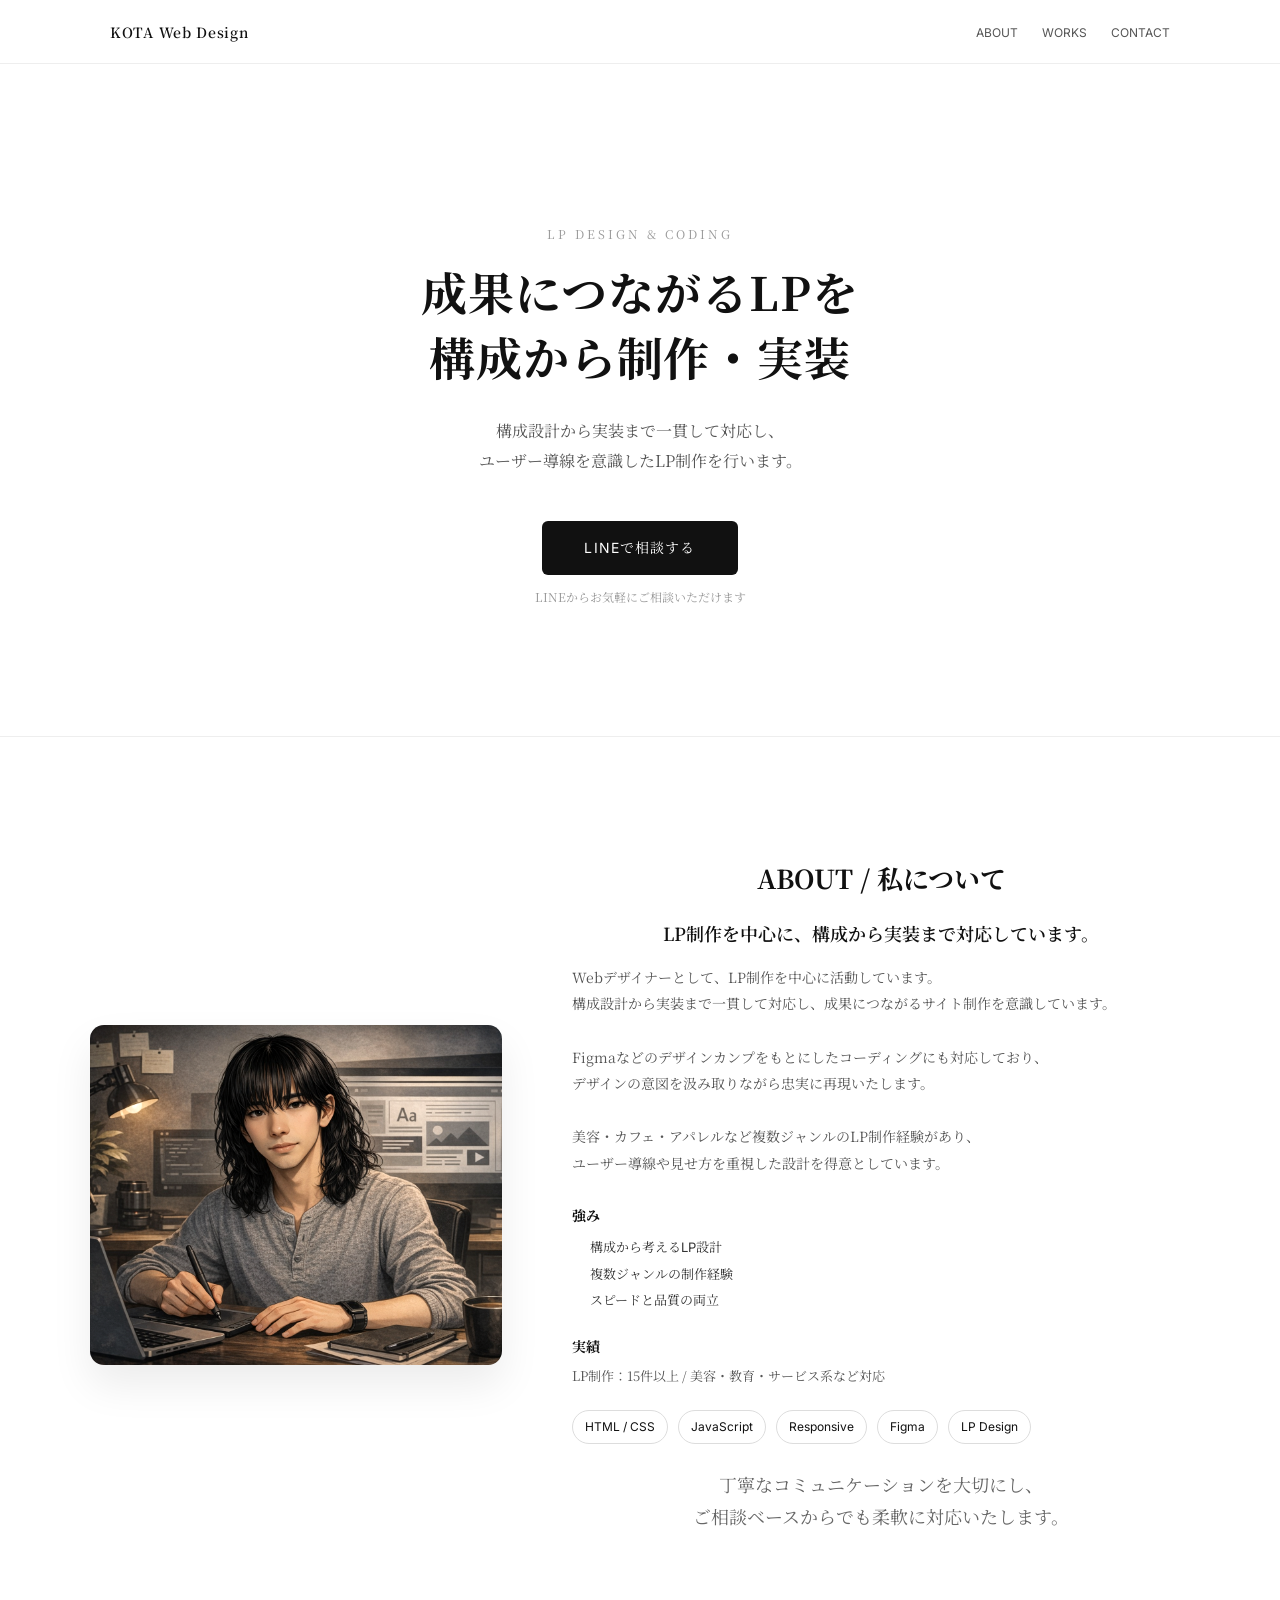
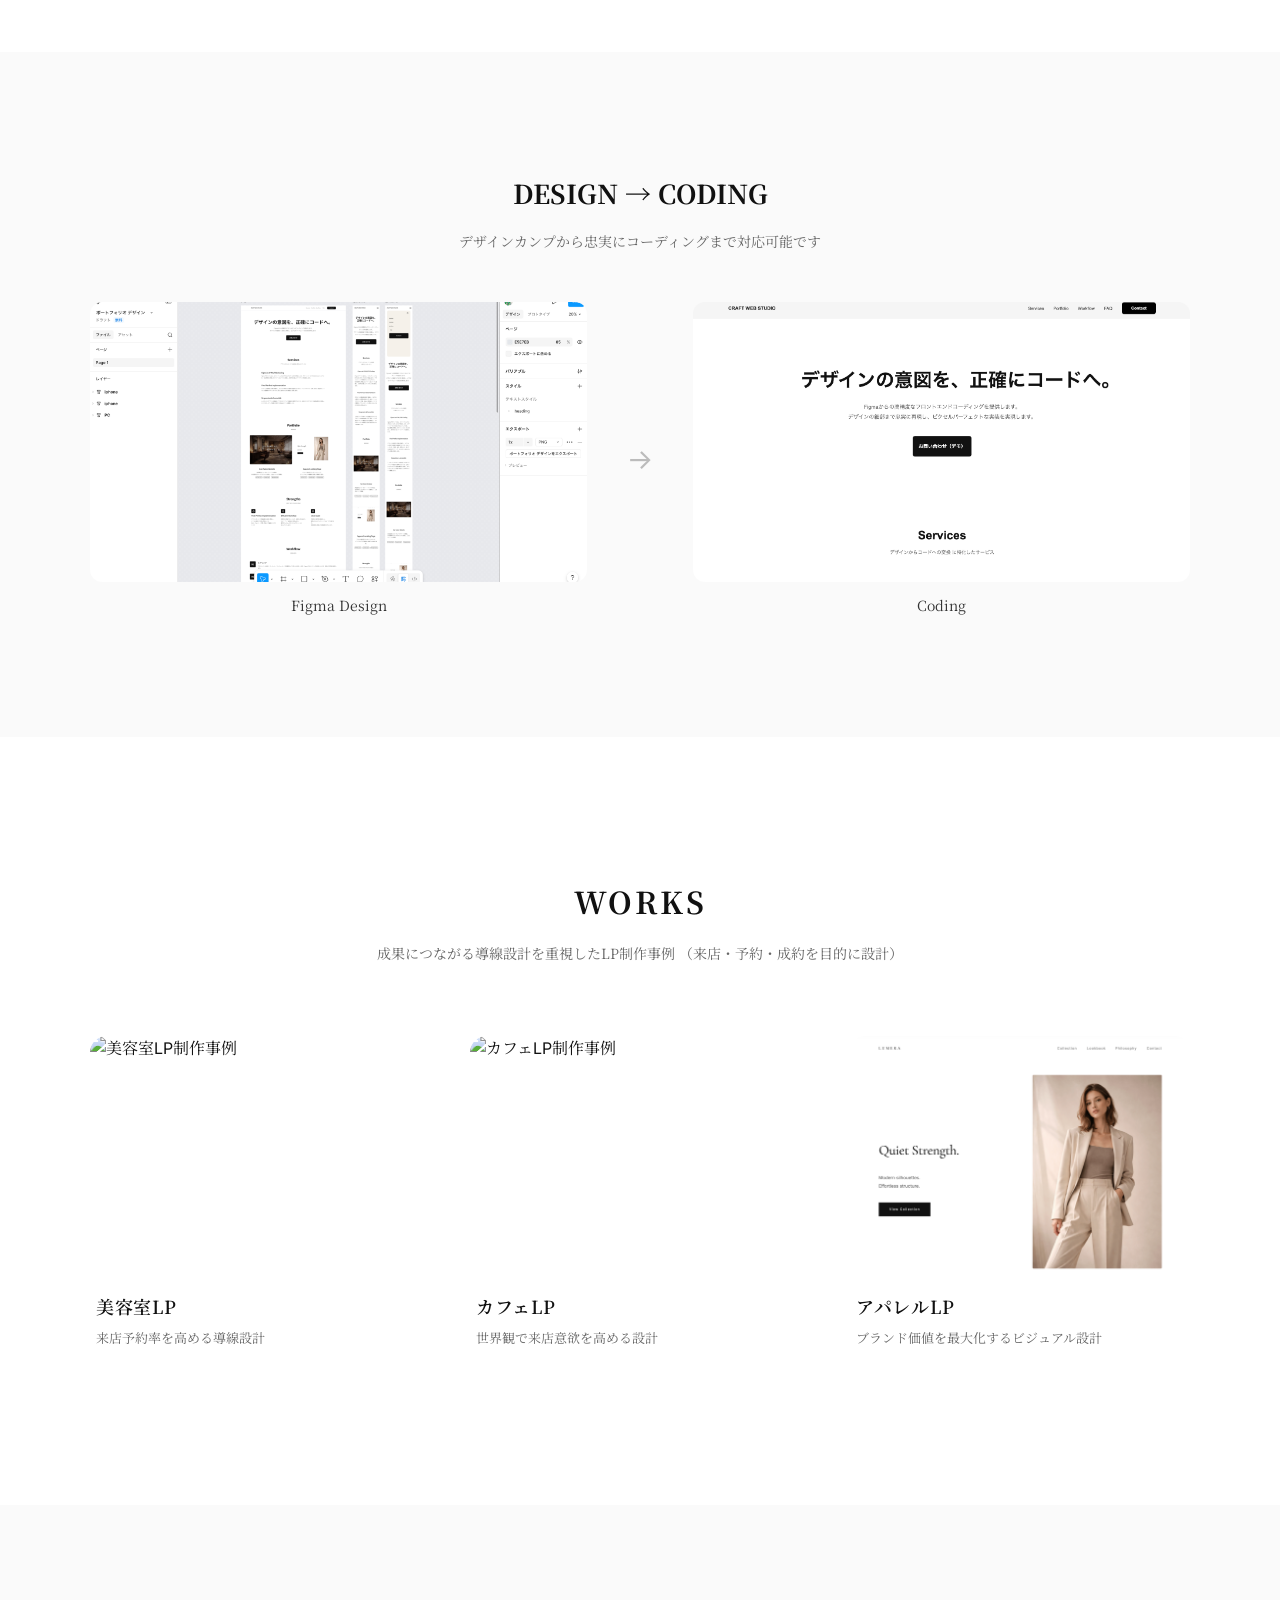
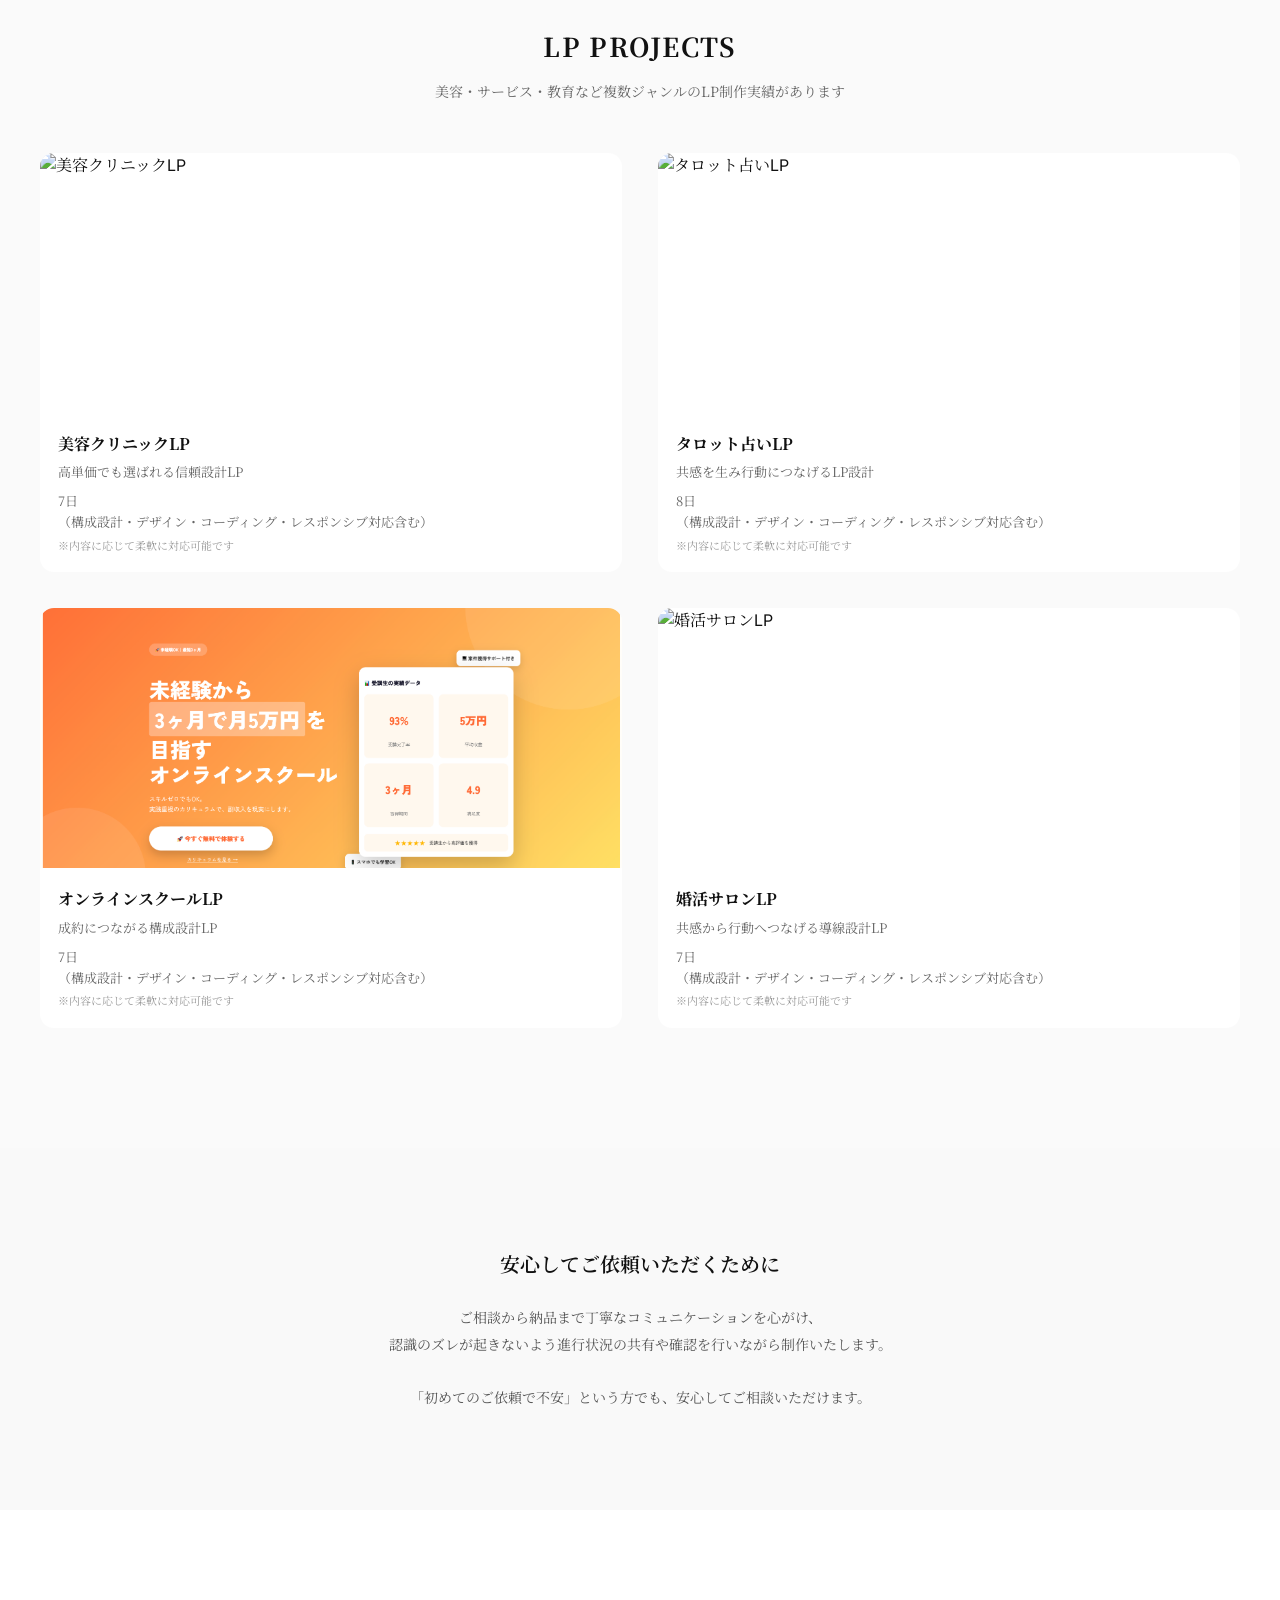
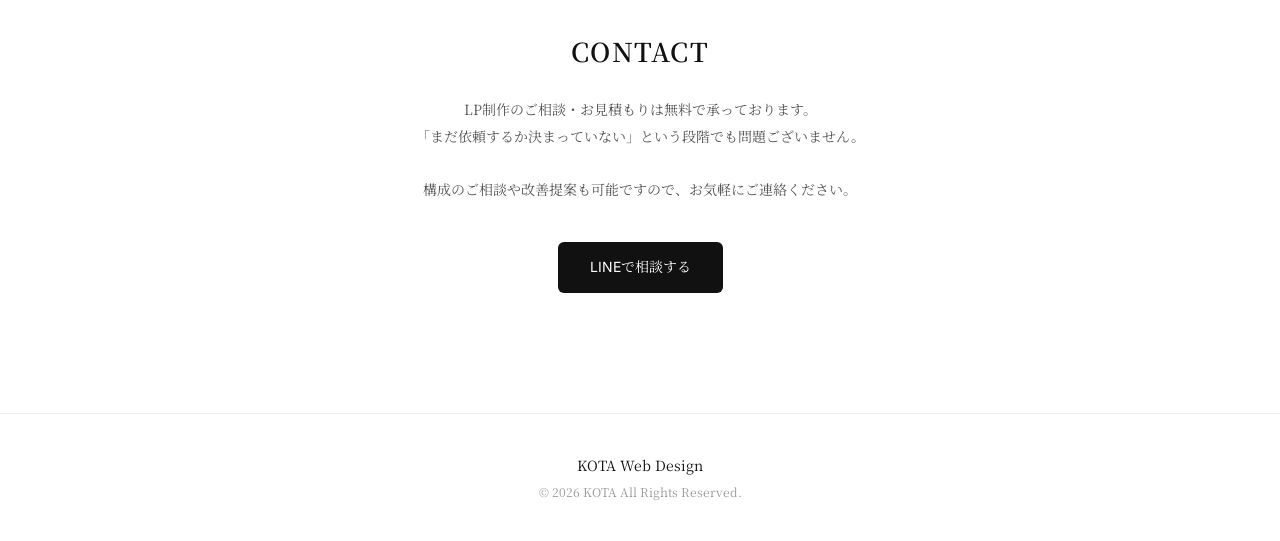
==== index.html @ 5590d77b "Add files via upload" ====
<!DOCTYPE html>
<html lang="ja">

<head>
  <meta charset="UTF-8">
  <meta name="viewport" content="width=device-width, initial-scale=1.0">

  <!-- SEO -->
  <title>LP制作ならKOTA Web Design｜構成設計からコーディングまで一貫対応</title>

  <meta name="description" content="LP制作を中心に、構成設計からデザイン・コーディングまで一貫対応。美容・教育・サービスなど複数ジャンルの実績あり。成果につながるLPを制作します。">

  <!-- OGP（SNSシェア用） -->
  <meta property="og:title" content="KOTA Web Design｜LP制作ポートフォリオ">
  <meta property="og:description" content="構成設計から実装まで対応するLP制作ポートフォリオ。成果につながるサイト制作を行います。">
  <meta property="og:type" content="website">
  <meta property="og:url" content="https://kota-web-design.github.io/portfolio/">
  <meta property="og:image" content="https://kota-web-design.github.io/portfolio/img/ogp.jpg">

  <!-- Twitter -->
  <meta name="twitter:card" content="summary_large_image">

  <!-- CSS -->
  <link rel="stylesheet" href="style.css">

  <!-- フォント -->
  <link rel="preconnect" href="https://fonts.googleapis.com">
  <link rel="preconnect" href="https://fonts.gstatic.com" crossorigin>

  <link href="https://fonts.googleapis.com/css2?family=Inter:wght@300;400;500;600&family=Noto+Serif+JP:wght@400;500&display=swap" rel="stylesheet">

  <!-- ファビコン -->
<link rel="icon" href="img/favicon.ico" sizes="64x64" type="image/png">
</head>
<body>

<header class="header">
  <div class="header__inner">

    <!-- ロゴ -->
    <p class="header__logo">
      <a href="index.html">KOTA Web Design</a>
    </p>

    <!-- ハンバーガー -->
    <button class="header__toggle" aria-label="メニュー開閉">
      <span></span>
      <span></span>
      <span></span>
    </button>

    <!-- ナビ -->
    <nav class="header__nav" aria-label="グローバルナビゲーション">
      <ul>
        <li><a href="#about">ABOUT</a></li>
        <li><a href="#works">WORKS</a></li>
        <li><a href="#contact">CONTACT</a></li>
      </ul>
    </nav>

  </div>
</header>

  <main>


<section class="fv">

  <div class="fv__inner">

    <p class="fv__lead">LP DESIGN & CODING</p>

    <h1 class="fv__title">
      成果につながるLPを<br>
      構成から制作・実装
    </h1>

    <p class="fv__text">
      構成設計から実装まで一貫して対応し、<br>
      ユーザー導線を意識したLP制作を行います。
    </p>

    <div class="fv__cta">
      <a href="https://lin.ee/xoVu0ow"
         class="btn-primary"
         target="_blank"
         rel="noopener noreferrer">
        LINEで相談する
    </a>

      <p class="fv__note">
        LINEからお気軽にご相談いただけます
      </p>
    </div>

  </div>
</section>

<!------------- About -------------->

<section id="about" class="about">
  <div class="about__inner">

    <!-- 左：イラスト -->
    <div class="about__img">
      <img src="img/profile.png" alt="KOTA Web Design こうたのプロフィールイラスト" loading="lazy">
    </div>

    

    <!-- 右：テキスト -->
    <div class="about__content">

      <h2 class="about__title">ABOUT / 私について</h2>

      <p class="about__lead">
        LP制作を中心に、<br class="sp-only">構成から実装まで対応しています。
      </p>

      <p class="about__text">
        Webデザイナーとして、LP制作を中心に活動しています。<br>
        構成設計から実装まで一貫して対応し、成果につながるサイト制作を意識しています。<br><br>

        Figmaなどのデザインカンプをもとにしたコーディングにも対応しており、<br>
        デザインの意図を汲み取りながら忠実に再現いたします。<br><br>

        美容・カフェ・アパレルなど複数ジャンルのLP制作経験があり、<br class="pc-only">
        ユーザー導線や見せ方を重視した設計を得意としています。
      </p>

      <!-- 強み -->
      <div class="about__strength">
        <h3>強み</h3>
        <ul>
          <li>構成から考えるLP設計</li>
          <li>複数ジャンルの制作経験</li>
          <li>スピードと品質の両立</li>
        </ul>
      </div>

      <!-- 実績 -->
      <div class="about__data">
        <h3>実績</h3>
        <p>LP制作：15件以上 / 美容・教育・サービス系など対応</p>
      </div>

      <!-- スキル -->
      <ul class="about__skills">
        <li>HTML / CSS</li>
        <li>JavaScript</li>
        <li>Responsive</li>
        <li>Figma</li>
        <li>LP Design</li>
      </ul>

        <!-- スタンス -->
      <p class="about__note">
        丁寧なコミュニケーションを大切にし、<br>ご相談ベースからでも柔軟に対応いたします。
      </p>

    </div>
    

  </div>

</section>


<!------------- DESIGN → CODE -------------->

<section class="flow">
  <div class="flow__inner">

    <h2 class="flow__title">DESIGN → CODING</h2>

    <p class="flow__lead">
      デザインカンプから忠実に<br class="sp-only">コーディングまで対応可能です
    </p>

    <div class="flow__grid">

      <!-- Figma -->
      <a href="https://www.figma.com/design/epJ15jHCsnlQzu1JsLgaXb/%E3%83%9D%E3%83%BC%E3%83%88%E3%83%95%E3%82%A9%E3%83%AA%E3%82%AA-%E3%83%87%E3%82%B6%E3%82%A4%E3%83%B3?node-id=0-1&t=2DZ2AG29rTlqf2wQ-1" target="_blank" class="flow__card">
        <div class="flow__img">
          <img src="img/figma-sample.jpg" alt="Figmaデザインカンプ" loading="lazy">
        </div>
        <p class="flow__label">Figma Design</p>
      </a>

      <div class="flow__arrow">→</div>

      <!-- コーディング -->
      <a href="https://kota-web-design.github.io/craft-studio/" target="_blank" class="flow__card">
        <div class="flow__img">
          <img src="img/code-sample.jpg" alt="コーディング実装サイト" loading="lazy">
        </div>
        <p class="flow__label">Coding</p>
      </a>

    </div>

  </div>
</section>

<!------------- WORKS -------------->
<section id="works" class="works">

  <div class="works__inner">

    <h2 class="works__title">WORKS</h2>

    <p class="works__lead">
      成果につながる導線設計を重視したLP制作事例<br class="sp-only">
      （来店・予約・成約を目的に設計）
    </p>

    <div class="works__grid">

      <!-- 美容 -->
      <a href="work-hair.html" class="works__card">
        <div class="works__img">
          <img src="img/work-hair.jpg" alt="美容室LP制作事例" loading="lazy">
          <span class="works__link">詳細を見る →</span>
        </div>
        <div class="works__info">
          <h3>美容室LP</h3>
          <p>来店予約率を高める導線設計</p>
        </div>
      </a>

      <!-- カフェ -->
      <a href="work-cafe.html" class="works__card">
        <div class="works__img">
          <img src="img/work-cafe.jpg" alt="カフェLP制作事例" loading="lazy">
          <span class="works__link">詳細を見る →</span>
        </div>
        <div class="works__info">
          <h3>カフェLP</h3>
          <p>世界観で来店意欲を高める設計</p>
        </div>
      </a>

      <!-- アパレル -->
      <a href="work-apparel.html" class="works__card">
        <div class="works__img">
          <img src="img/work-apparel.jpg" alt="アパレルLP制作事例" loading="lazy">
          <span class="works__link">詳細を見る →</span>
        </div>
        <div class="works__info">
          <h3>アパレルLP</h3>
          <p>ブランド価値を最大化するビジュアル設計</p>
        </div>
      </a>

    </div>

  </div>

</section>
<!------------- LP -------------->

<section class="lp">
  <div class="lp__inner">

    <h2 class="lp__title">LP PROJECTS</h2>

    <p class="lp__lead">
      美容・サービス・教育など複数ジャンルの<br class="sp-only">LP制作実績があります
    </p>

    <div class="lp__grid">

   <!-- 美容クリニック -->
<a href="lp-beauty-clinic.html" target="_blank" class="lp__card">
  <div class="lp__img">
    <img src="img/lp-clinic.jpg" alt="美容クリニックLP" loading="lazy">
  </div>
  <div class="lp__info">
    <h3>美容クリニックLP</h3>
    <p>
      高単価でも選ばれる信頼設計LP
    </p>

    <p class="lp__meta">
      7日<br>
      （構成設計・デザイン・コーディング・レスポンシブ対応含む）<br>
      <span class="lp__note">※内容に応じて柔軟に対応可能です</span>
    </p>
  </div>
</a>

      <!-- タロット -->
      <a href="lp-tarot.html" target="_blank" class="lp__card">
        <div class="lp__img">
          <img src="img/lp-tarot.jpg" alt="タロット占いLP" loading="lazy">
        </div>
        <div class="lp__info">
          <h3>タロット占いLP</h3>
          <p>
            共感を生み行動につなげるLP設計
          </p>
      
          <p class="lp__meta">
            8日<br>
            （構成設計・デザイン・コーディング・レスポンシブ対応含む）<br>
            <span class="lp__note">※内容に応じて柔軟に対応可能です</span>
          </p>
        </div>
      </a>

      <!-- スクール -->
      <a href="lp-online-school.html" target="_blank" class="lp__card">
        <div class="lp__img">
          <img src="img/lp-school.jpg" alt="オンラインスクールLP" loading="lazy">
        </div>
        <div class="lp__info">
          <h3>オンラインスクールLP</h3>
          <p>
            成約につながる構成設計LP
          </p>
      
          <p class="lp__meta">
            7日<br>
            （構成設計・デザイン・コーディング・レスポンシブ対応含む）<br>
            <span class="lp__note">※内容に応じて柔軟に対応可能です</span>
          </p>
        </div>
      </a>

      <!-- 婚活 -->
      <a href="lp-marriage.html" target="_blank" class="lp__card">
        <div class="lp__img">
          <img src="img/lp-marriage.jpg" alt="婚活サロンLP" loading="lazy">
        </div>
        <div class="lp__info">
          <h3>婚活サロンLP</h3>
          <p>
            共感から行動へつなげる導線設計LP
          </p>
      
          <p class="lp__meta">
            7日<br>
            （構成設計・デザイン・コーディング・レスポンシブ対応含む）<br>
            <span class="lp__note">※内容に応じて柔軟に対応可能です</span>
          </p>
        </div>
      </a>

    </div>

  </div>
</section>

<!------------- TRUST -------------->

<section class="trust">
  <div class="trust__inner">

    <h2 class="trust__title">安心してご依頼いただくために</h2>

<p class="trust__text">
  ご相談から納品まで丁寧なコミュニケーションを心がけ、<br class="pc-only">
  認識のズレが起きないよう進行状況の共有や確認を<br class="sp-only">行いながら制作いたします。<br><br>

  「初めてのご依頼で不安」という方でも、安心して<br class="sp-only">ご相談いただけます。
</p>

  </div>
</section>

<!------------- Contact -------------->
<section id="contact" class="contact">
  <div class="contact__inner">

    <h2 class="contact__title">CONTACT</h2>

    <p class="contact__text">
      LP制作のご相談・お見積もりは無料で承っております。<br>
      「まだ依頼するか決まっていない」という段階でも問題ございません。<br><br>

      構成のご相談や改善提案も可能ですので、お気軽に<br class="sp-only">ご連絡ください。
    </p>

    <a href="https://lin.ee/xoVu0ow"
       class="contact__btn"
       target="_blank"
       rel="noopener noreferrer">
      LINEで相談する
    </a>

  </div>
</section>

</main>

<!------------- Footer -------------->
<footer class="footer">
  <div class="footer__inner">

    <p class="footer__name">
      KOTA Web Design
    </p>

    <p class="footer__copy">
      © 2026 KOTA All Rights Reserved.
    </p>

  </div>
</footer>

<script src="script.js"></script>
</body>

</html>
---- style.css ----
/* ===============================
   Reset CSS
=============================== */
*,
*::before,
*::after {
  box-sizing: border-box;
}

html, body {
  margin: 0;
  padding: 0;
}


html {
  overflow-x: hidden;
}

body {
  line-height: 1.6;
  font-family: 'Inter', 'Noto Serif JP', sans-serif;
  color: #111;
  background-color: #fff;
  padding-top: 64px;
}

img {
  max-width: 100%;
  height: auto;
  display: block;
}

a {
  text-decoration: none;
  color: inherit;
}

ul, ol {
  list-style: none;
  padding: 0;
  margin: 0;
}

h1, h2, h3, p {
  margin: 0;
  font-family: 'Noto Serif JP', serif;
}

.sp-only{
  display: none;
}

.pc-only{
  display: block;
}


/* ===============================
   HEADER
=============================== */
.header {
  height: 64px;
  position: fixed;
  top: 0;
  left: 0;
  width: 100%;
  background: #fff;
  border-bottom: 1px solid #eee;
  z-index: 100;
}

.header__inner {
  max-width: 1100px;
  margin: 0 auto;
  padding: 0 20px; 
  height: 100%; 
  display: flex;
  justify-content: space-between;
  align-items: center; 
}

.header__logo a {
  font-size: 14px;
  font-weight: 600;
  letter-spacing: 0.05em;
}

.header__nav ul {
  display: flex;
  gap: 24px;
}

.header__nav a {
  font-size: 12px;
  color: #555;
  transition: 0.3s;
}

.header__nav a:hover {
  color: #111;
}

.header__toggle {
  display: none;
}

/* ===============================
   First View
=============================== */

.fv {
  padding: 160px 20px 130px;
  text-align: center;
  border-bottom: 1px solid #eee;
}

.fv__inner {
  max-width: 820px;
  margin: 0 auto;
}

.fv__lead {
  font-size: 12px;
  letter-spacing: 0.25em;
  margin-bottom: 16px;
  color: #999;
}

.fv__title {
  font-size: 46px;
  font-weight: 700;
  line-height: 1.4;
  margin-bottom: 28px;
  letter-spacing: 0.02em;
  max-width: 720px;
  margin-left: auto;
  margin-right: auto;
}

.fv__text {
  font-size: 16px;
  color: #555;
  line-height: 1.9;
  margin-bottom: 44px;
  max-width: 620px;
  margin-left: auto;
  margin-right: auto;
}

.fv__cta {
  display: flex;
  flex-direction: column;
  align-items: center;
  gap: 12px;
}

.btn-primary {
  display: inline-block;
  padding: 16px 42px;
  background-color: #111;
  color: #fff;
  font-size: 14px;
  letter-spacing: 0.08em;
  border-radius: 6px;
  transition: all 0.3s ease;
}

.btn-primary:hover {
  opacity: 0.85;
  transform: translateY(-2px);
}

.fv__note {
  font-size: 12px;
  color: #999;
}


/* ===============================
   ABOUT
=============================== */
.about {
  padding: 120px 20px;
}

.about__inner {
  max-width: 1100px;
  margin: 0 auto;
  display: flex;
  align-items: center;
  gap: 70px;
}

.about__img {
  width: 40%;
  display: flex;
  align-items: center;
}

.about__img img {
  width: 100%;
  height: 340px;
  object-fit: cover;
  border-radius: 14px;
  box-shadow: 0 20px 40px rgba(0,0,0,0.08);
  transition: 0.4s ease;
  filter: brightness(1.05) contrast(1.08);
}

.about__img img:hover {
  transform: translateY(-4px);
  box-shadow: 0 30px 60px rgba(0,0,0,0.12);
}

.about__content {
  width: 60%;
text-align: left;
}

.about__title {
  font-size: 26px;
  font-weight: 700;
  margin-bottom: 20px;
  text-align: center;
}

.about__lead {
  font-size: 18px;
  font-weight: 600;
  margin-bottom: 16px;
  text-align: center;
}

.about__text {
  font-size: 14px;
  line-height: 1.9;
  color: #555;
  margin-bottom: 28px;
}

.about__strength {
  margin-bottom: 24px;
}

.about__strength h3 {
  font-size: 14px;
  margin-bottom: 10px;
  font-weight: 700;
}

.about__strength ul {
  padding-left: 18px;
}

.about__strength li {
  font-size: 13px;
  margin-bottom: 6px;
  color: #333;
}

.about__data {
  margin-bottom: 24px;
}

.about__data h3 {
  font-size: 14px;
  margin-bottom: 8px;
  font-weight: 700;
}

.about__data p {
  font-size: 13px;
  color: #555;
}

.about__skills {
  display: flex;
  flex-wrap: wrap;
  gap: 10px;
  margin-bottom: 24px;
}

.about__skills li {
  font-size: 12px;
  padding: 6px 12px;
  border: 1px solid #ddd;
  border-radius: 20px;
  transition: 0.3s;
}

.about__skills li:hover {
  background-color: #111;
  color: #fff;
}

.about__note {
  font-size: 18px;
  color: #666;
  line-height: 1.8;
  text-align: center;
  margin-top: 20px;
}

/* ===============================
   DESIGN → CODING
=============================== */
.flow {
  padding: 120px 20px;
  text-align: center;
  background: #fafafa;
}

.flow__inner {
  max-width: 1100px;
  margin: 0 auto;
}

/* タイトル */
.flow__title {
  font-size: 26px;
  font-weight: 700;
  margin-bottom: 16px;
}

/* リード */
.flow__lead {
  font-size: 14px;
  color: #666;
  margin-bottom: 50px;
}

.flow__grid {
  display: grid;
  grid-template-columns: 1fr auto 1fr; /* ←ここ重要 */
  gap: 40px;
  align-items: center;
}

/* カード */
.flow__card {
  display: block;
  text-decoration: none;
  color: inherit;
  transition: 0.3s;
}

/* 画像 */
.flow__img {
  overflow: hidden;
  border-radius: 12px;
}

.flow__img img {
  width: 100%;
  height: 280px;
  object-fit: cover;
  transition: 0.4s;
}

/* ラベル */
.flow__label {
  margin-top: 12px;
  font-size: 14px;
  color: #333;
}

.flow__arrow {
  font-size: 28px;
  color: #bbb;
  display: flex;
  align-items: center;
  justify-content: center;
}

/* ホバー */
.flow__card:hover img {
  transform: scale(1.05);
}

.flow__card:hover {
  opacity: 0.9;
}

/* ===============================
   WORKS
=============================== */
.works {
  padding: 140px 20px;
  background: #fff;
}

.works__inner {
  max-width: 1100px;
  margin: 0 auto;
}

/* タイトル */
.works__title {
  font-size: 30px;
  font-weight: 700;
  text-align: center;
  margin-bottom: 16px;
  letter-spacing: 0.08em;
}

/* リード */
.works__lead {
  text-align: center;
  font-size: 14px;
  color: #666;
  margin-bottom: 70px;
  line-height: 1.8;
}

/* グリッド */
.works__grid {
  display: grid;
  grid-template-columns: repeat(3, 1fr);
  gap: 40px;
}

/* カード */
.works__card {
  display: block;
  border-radius: 16px;
  overflow: hidden;
  background: #fff;
  transition: all 0.35s ease;
}

/* 画像 */
.works__img {
  position: relative;
  overflow: hidden;
  border-radius: 16px;
}

.works__img img {
  width: 100%;
  height: 240px;
  object-fit: cover;
  transition: transform 0.5s ease;
}

/* CTAラベル */
.works__link {
  position: absolute;
  bottom: 14px;
  right: 14px;
  font-size: 12px;
  color: #fff;
  background: rgba(0, 0, 0, 0.7);
  padding: 8px 14px;
  border-radius: 30px;
  opacity: 0;
  transform: translateY(6px);
  transition: all 0.3s ease;
}

/* テキスト */
.works__info {
  padding: 16px 6px;
}

.works__info h3 {
  font-size: 18px;
  margin-bottom: 6px;
  font-weight: 600;
  letter-spacing: 0.04em;
}

.works__info p {
  font-size: 13px;
  color: #666;
  line-height: 1.7;
}

/* ホバー */
.works__card:hover {
  transform: translateY(-8px);
}

.works__card:hover img {
  transform: scale(1.08);
}

.works__card:hover .works__link {
  opacity: 1;
  transform: translateY(0);
}

/* ===============================
   LP PROJECTS
=============================== */
.lp {
  padding: 120px 20px;
  background-color: #fafafa;
}

.lp__inner {
  max-width: 1200px;
  margin: 0 auto;
}

.lp__title {
  font-size: 26px;
  font-weight: 700;
  text-align: center;
  margin-bottom: 14px;
  letter-spacing: 0.05em;
}

.lp__lead {
  text-align: center;
  font-size: 14px;
  color: #666;
  margin-bottom: 50px;
}

.lp__grid {
  display: grid;
  grid-template-columns: repeat(2, 1fr);
  gap: 36px;
}

.lp__card {
  display: block;
  border-radius: 14px;
  overflow: hidden;
  background: #fff;
  transition: all 0.3s ease;
}

.lp__img {
  overflow: hidden;
}

.lp__img img {
  width: 100%;
  height: 260px;
  object-fit: cover;
  transition: transform 0.4s ease;
}

.lp__info {
  padding: 18px;
}

.lp__info h3 {
  font-size: 16px;
  margin-bottom: 6px;
}

.lp__info p {
  font-size: 13px;
  color: #666;
  line-height: 1.6;
}

.lp__meta {
  font-size: 12px;
  color: #666;
  margin-top: 8px;
  line-height: 1.6;
}

.lp__note {
  display: block;
  font-size: 11px;
  color: #999;
  margin-top: 4px;
}

.lp__card:hover {
  transform: translateY(-4px);
  box-shadow: 0 12px 30px rgba(0, 0, 0, 0.08);
}

.lp__card:hover img {
  transform: scale(1.05);
}


/* ===============================
   TRUST
=============================== */
.trust {
  padding: 100px 20px;
  background: #f9f9f9;
  text-align: center;
}

.trust__inner {
  max-width: 800px;
  margin: 0 auto;
}

.trust__title {
  font-size: 20px;
  font-weight: 600;
  margin-bottom: 24px;
}

.trust__text {
  font-size: 14px;
  line-height: 1.9;
  color: #555;
}

/* ===============================
   CONTACT
=============================== */
.contact {
  padding: 120px 20px;
  text-align: center;
  background: #fff;
}

.contact__inner {
  max-width: 700px;
  margin: 0 auto;
}

/* タイトル */
.contact__title {
  font-size: 26px;
  font-weight: 600;
  margin-bottom: 24px;
  letter-spacing: 0.05em;
}

/* テキスト */
.contact__text {
  font-size: 14px;
  line-height: 1.9;
  color: #555;
  margin-bottom: 40px;
}

/* ボタン */
.contact__btn {
  display: inline-block;
  padding: 14px 32px;
  background: #111;
  color: #fff;
  font-size: 14px;
  border-radius: 6px;
  text-decoration: none;
  transition: 0.3s;
}

/* ホバー */
.contact__btn:hover {
  background: #333;
  transform: translateY(-2px);
}

/* ===============================
   FOOTER
=============================== */
.footer {
  padding: 40px 20px;
  border-top: 1px solid #eee;
  text-align: center;
}

.footer__name {
  font-size: 14px;
  margin-bottom: 6px;
}

.footer__copy {
  font-size: 12px;
  color: #999;
}


/* ===============================
   WORK DETAIL(pc)
=============================== */

.work {
  padding: 140px 20px 120px;
  background-color: #fff;
}

.work__inner {
  max-width: 1000px;
  margin: 0 auto;
}

.work__back {
  margin-bottom: 40px;
}

.work__back a {
  font-size: 13px;
  color: #888;
  letter-spacing: 0.05em;
  position: relative;
}

.work__back a::before {
  margin-right: 6px;
}

.work__title {
  font-size: 32px;
  font-weight: 700;
  text-align: center;
  margin-bottom: 50px;
  letter-spacing: 0.04em;
}

.work__img {
  margin-bottom: 70px;
}

.work__img img {
  width: 100%;
  border-radius: 14px;
  box-shadow: 0 14px 40px rgba(0, 0, 0, 0.08);
}

.work__img a {
  display: block;
  transition: 0.3s;
  cursor: pointer;
}

.work__img a:hover {
  transform: scale(1.02);
  opacity: 0.9;
}

.work__link-note {
  font-size: 12px;
  color: #aaa;
  text-align: center;
  margin-top: 6px;
  margin-bottom: 18px;
  letter-spacing: 0.05em;
  line-height: 1.6;
}

.work__img:hover + .work__link-note {
  color: #666;
}
/* ===============================
   BLOCK
=============================== */

.work__block {
  margin-bottom: 56px;
}

.work__heading {
  font-size: 20px;
  font-weight: 700;
  margin-bottom: 18px;
  letter-spacing: 0.03em;
  position: relative;
  padding-left: 16px;
}

.work__heading::before {
  content: "";
  position: absolute;
  left: 0;
  top: 6px;
  width: 4px;
  height: 18px;
  background-color: #111;
}

.work__block p {
  font-size: 15px;
  line-height: 1.9;
  color: #555;
}

/* ===============================
   LIST
=============================== */

.work__list {
  padding-left: 0;
}

.work__list li {
  font-size: 14px;
  line-height: 1.9;
  margin-bottom: 10px;
  color: #333;
  padding-left: 20px;
  position: relative;
}

.work__list li::before {
  content: "—";
  position: absolute;
  left: 0;
  color: #999;
}

/* ===============================
   CTA
=============================== */

.work__cta {
  margin-top: 80px;
  text-align: center;
}

.work__cta a {
  display: inline-block;
  padding: 18px 48px;
  background-color: #111;
  color: #fff;
  font-size: 14px;
  letter-spacing: 0.08em;
  border-radius: 6px;
  transition: all 0.3s ease;
}

.work__cta a:hover {
  opacity: 0.85;
  transform: translateY(-3px);
  box-shadow: 0 10px 25px rgba(0,0,0,0.15);
}

.work__bottom-nav {
  text-align: center;
  margin-top: 40px;
}

.work__bottom-nav a {
  font-size: 13px;
  color: #666;
  border-bottom: 1px solid #ccc;
  padding-bottom: 2px;
  transition: 0.3s;
}

.work__bottom-nav a:hover {
  color: #111;
  border-color: #111;
}

/* ===============================
   Responsive
=============================== */
@media screen and (max-width: 768px) {
  .sp-only{
  display: block;
}

  .pc-only{
  display: none;
}

  /* ハンバーガー表示 */
  .header__toggle {
    display: flex;
    flex-direction: column;
    justify-content: center;
    gap: 6px;
    width: 30px;
    height: 30px;
    background: none;
    border: none;
    cursor: pointer;
    z-index: 200;
  }

  .header__toggle span {
    display: block;
    height: 2px;
    background: #111;
    transition: 0.3s;
  }

  /* ナビ（初期非表示） */
  .header__nav {
    position: fixed;
    top: 0;
    right: -100%;
    width: 70%;
    height: 100vh;
    background: #fff;
    padding-top: 100px;
    transition: 0.3s;
  }

  .header__nav ul {
    flex-direction: column;
    align-items: center;
    gap: 30px;
  }

  .header__nav a {
    font-size: 16px;
  }

  /* 開いた状態 */
  .header.open .header__nav {
    right: 0;
  }

  /* ===== ハンバーガー → × ===== */

  .header.open .header__toggle span:nth-child(1) {
    transform: translateY(8px) rotate(45deg);
  }

  .header.open .header__toggle span:nth-child(2) {
    opacity: 0;
  }

  .header.open .header__toggle span:nth-child(3) {
    transform: translateY(-8px) rotate(-45deg);
  }



/* ===============================
   FV
=============================== */

  .fv {
    padding: 120px 20px 80px;
  }

  .fv__lead {
    font-size: 11px;
    letter-spacing: 0.2em;
    margin-bottom: 12px;
  }

  .fv__title {
    font-size: 28px;
    line-height: 1.5;
    margin-bottom: 20px;
  }

  .fv__text {
    font-size: 14px;
    line-height: 1.8;
    margin-bottom: 32px;
  }

  .btn-primary {
    width: 100%;
    max-width: 300px;
    text-align: center;
    padding: 14px 20px;
  }

  .fv__note {
    font-size: 11px;
  }

  /* ===============================
   About
=============================== */

  .about {
    padding: 80px 20px;
  }

  .about__inner {
    flex-direction: column;
    gap: 40px;
  }

  .about__img {
    width: 100%;
    justify-content: center;
  }

  .about__img img {
    width: 100%;
    max-width: 320px;
    height: auto;
  }

  .about__content {
    width: 100%;
  }

  .about__title {
    font-size: 22px;
    margin-bottom: 16px;
    text-align: center;
  }

  .about__lead {
    font-size: 16px;
    margin-bottom: 12px;
  }

  .about__text {
    font-size: 13px;
    line-height: 1.8;
    margin-bottom: 24px;
  }

  .about__strength,
  .about__data {
    margin-bottom: 20px;
  }

  .about__strength h3,
  .about__data h3 {
    font-size: 13px;
  }

  .about__strength li,
  .about__data p {
    font-size: 12px;
  }

  .about__skills {
    gap: 8px;
  }

  .about__skills li {
    font-size: 11px;
    padding: 5px 10px;
  }

  .about__note {
    font-size: 12px;
  }

  /* ===============================
   Flow
=============================== */

  .flow {
    padding: 80px 20px;
  }

  .flow__title {
    font-size: 22px;
    margin-bottom: 12px;
  }

  .flow__lead {
    font-size: 13px;
    margin-bottom: 32px;
  }

  .flow__grid {
    grid-template-columns: 1fr;
    gap: 24px;
  }

  .flow__img img {
    height: auto;
  }

  .flow__arrow {
    transform: rotate(90deg);
    font-size: 24px;
  }

  .flow__label {
    font-size: 13px;
  }

  /* ===============================
   Works
=============================== */

  .works {
    padding: 80px 20px;
  }

  .works__title {
    font-size: 22px;
    margin-bottom: 12px;
  }

  .works__lead {
    font-size: 13px;
    margin-bottom: 32px;
  }

  .works__grid {
    grid-template-columns: 1fr;
    gap: 24px;
    text-align: center;
  }

  .works__img img {
    height: auto;
  }

  .works__info h3 {
    font-size: 15px;
  }

  .works__info p {
    font-size: 12px;
  }

  .works__link {
    opacity: 1;
    transform: none;
    font-size: 11px;
    padding: 6px 12px;
  }

  /* ===============================
   LP
=============================== */

  .lp {
    padding: 80px 20px;
  }

  .lp__title {
    font-size: 22px;
    margin-bottom: 10px;
  }

  .lp__lead {
    font-size: 13px;
    margin-bottom: 32px;
  }

  .lp__grid {
    grid-template-columns: 1fr;
    gap: 24px;
  }

  .lp__img img {
    height: auto;
  }

  .lp__info {
    padding: 14px;
  }

  .lp__info h3 {
    font-size: 15px;
  }

  .lp__info p {
    font-size: 12px;
  }

  .lp__meta {
    font-size: 11px;
  }
  /* ===============================
   Trust
=============================== */

  .trust {
    padding: 70px 20px;
  }

  .trust__title {
    font-size: 18px;
    margin-bottom: 18px;
    line-height: 1.5;
  }

  .trust__text {
    font-size: 13px;
    line-height: 1.8;
    text-align: left;
  }

    /* ===============================
   Contact
=============================== */
  .contact {
    padding: 80px 20px;
  }

  .contact__title {
    font-size: 20px;
    margin-bottom: 18px;
  }

  .contact__text {
    font-size: 13px;
    line-height: 1.8;
    text-align: left;
    margin-bottom: 28px;
  }

  .contact__btn {
    display: block;
    width: 100%;
    padding: 16px;
    font-size: 14px;
    border-radius: 8px;
  }

/* ===============================
   Footer
=============================== */
  .footer {
    padding: 32px 20px;
  }

  .footer__name {
    font-size: 13px;
    margin-bottom: 8px;
    letter-spacing: 0.05em;
  }

  .footer__copy {
    font-size: 11px;
    line-height: 1.6;
  }
/* ===============================
   WORK DETAIL(sp)
=============================== */

  .work {
    padding: 90px 20px 80px;
  }

  .work__inner {
    max-width: 100%;
  }

  /* 戻るリンク */
  .work__back {
    margin-bottom: 24px;
  }

  .work__back a {
    font-size: 12px;
  }

  /* タイトル */
  .work__title {
    font-size: 22px;
    margin-bottom: 32px;
    line-height: 1.4;
  }

  /* 画像 */
  .work__img {
    margin-bottom: 40px;
  }

  .work__img img {
    border-radius: 10px;
  }

  .work__link-note {
    font-size: 11px;
    margin-bottom: 24px;
  }

  /* ブロック */
  .work__block {
    margin-bottom: 40px;
  }

  .work__heading {
    font-size: 16px;
    margin-bottom: 12px;
    padding-left: 12px;
  }

  .work__heading::before {
    width: 3px;
    height: 14px;
    top: 4px;
  }

  .work__block p {
    font-size: 13px;
    line-height: 1.8;
  }

  /* リスト */
  .work__list li {
    font-size: 13px;
    margin-bottom: 8px;
    padding-left: 16px;
  }

  /* CTA */
  .work__cta {
    margin-top: 60px;
  }

  .work__cta a {
    width: 100%;
    padding: 16px;
    font-size: 14px;
    border-radius: 8px;
  }

  /* 戻るボタン（下） */
  .work__bottom-nav {
    margin-top: 30px;
  }

  .work__bottom-nav a {
    font-size: 12px;
  }


}
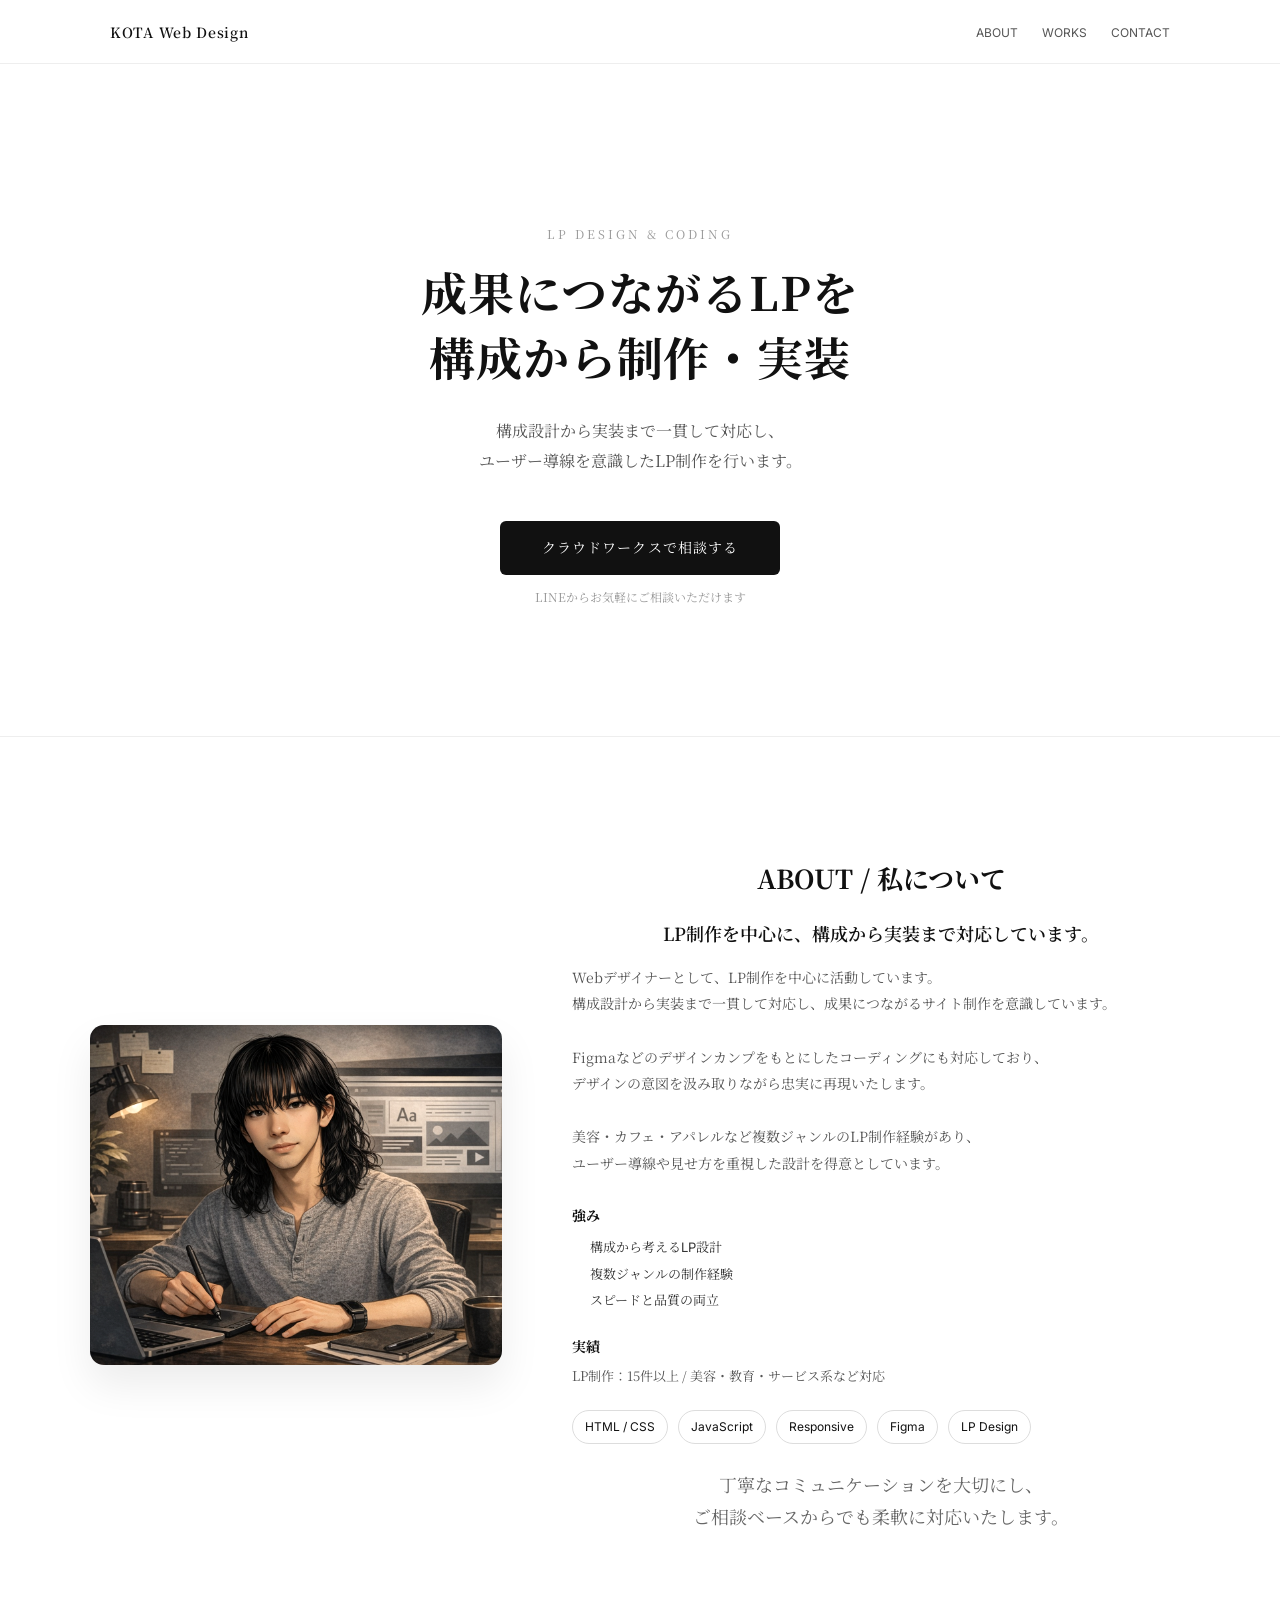
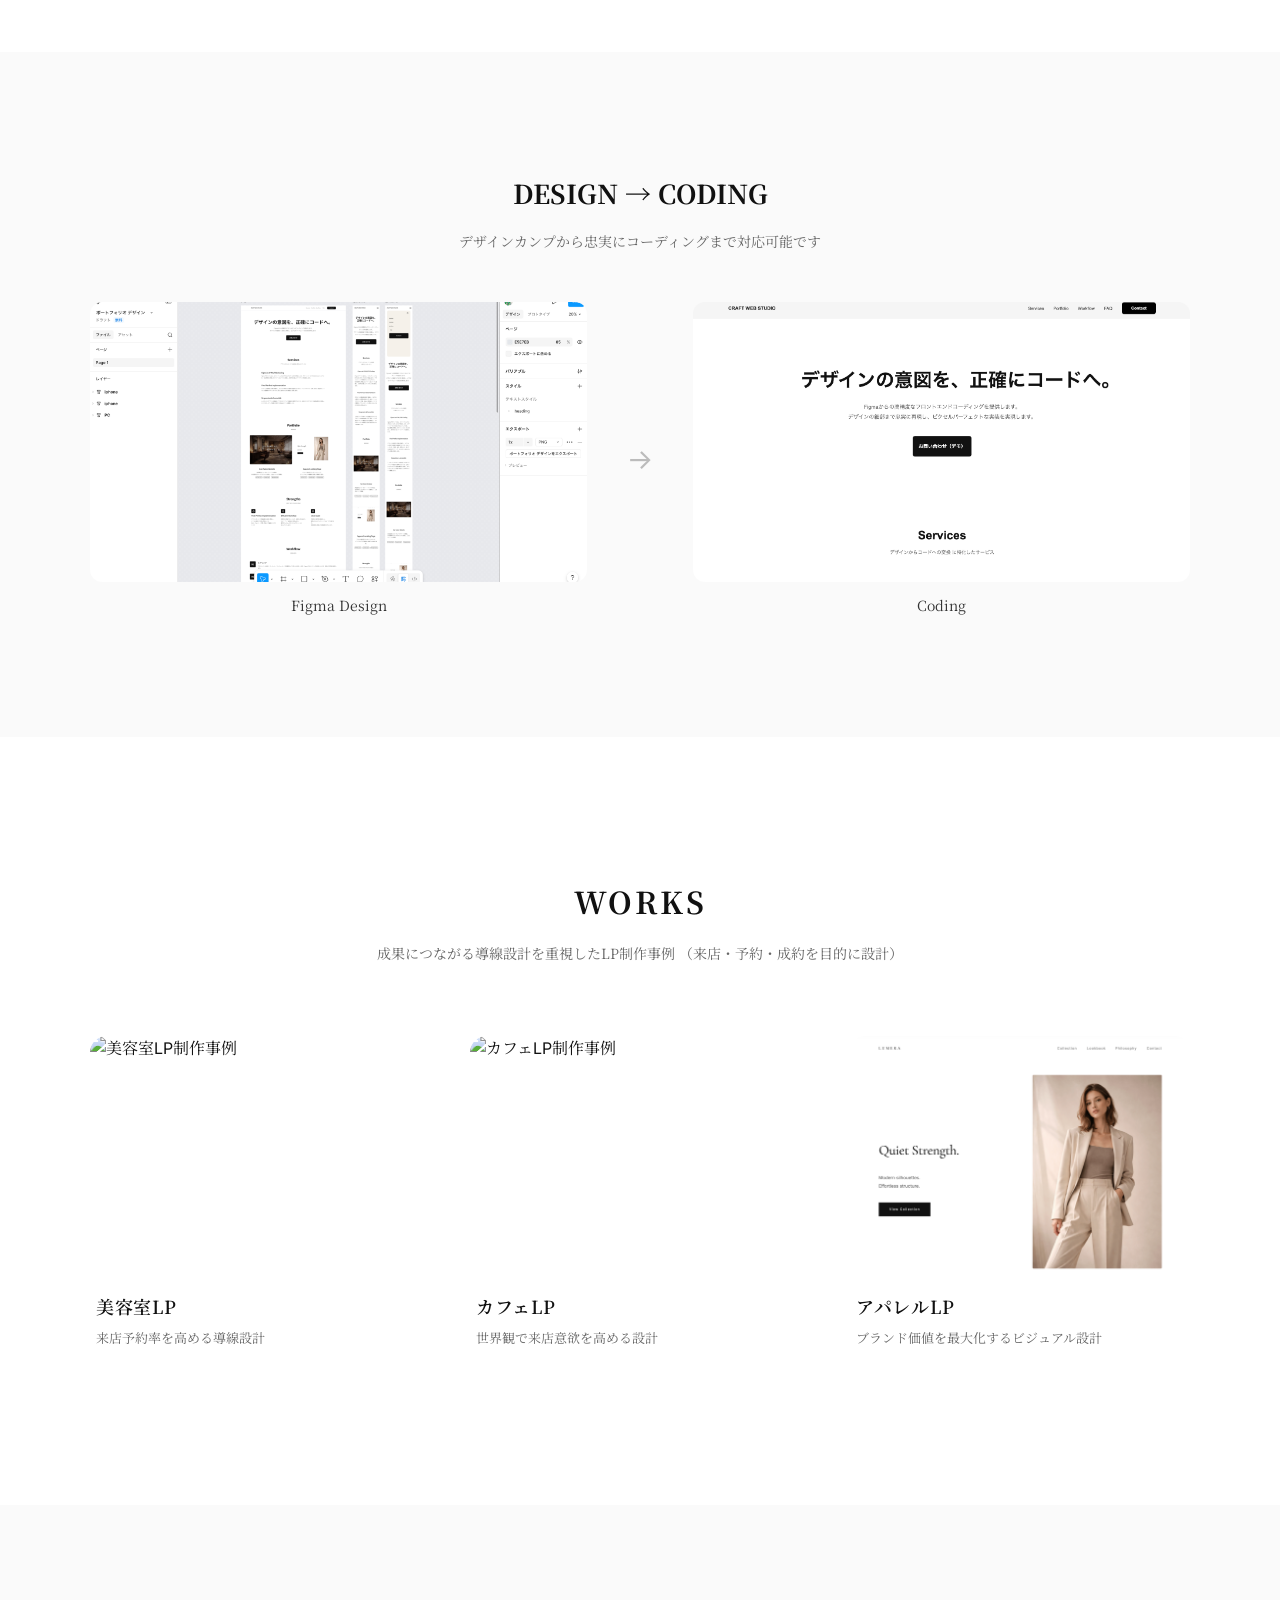
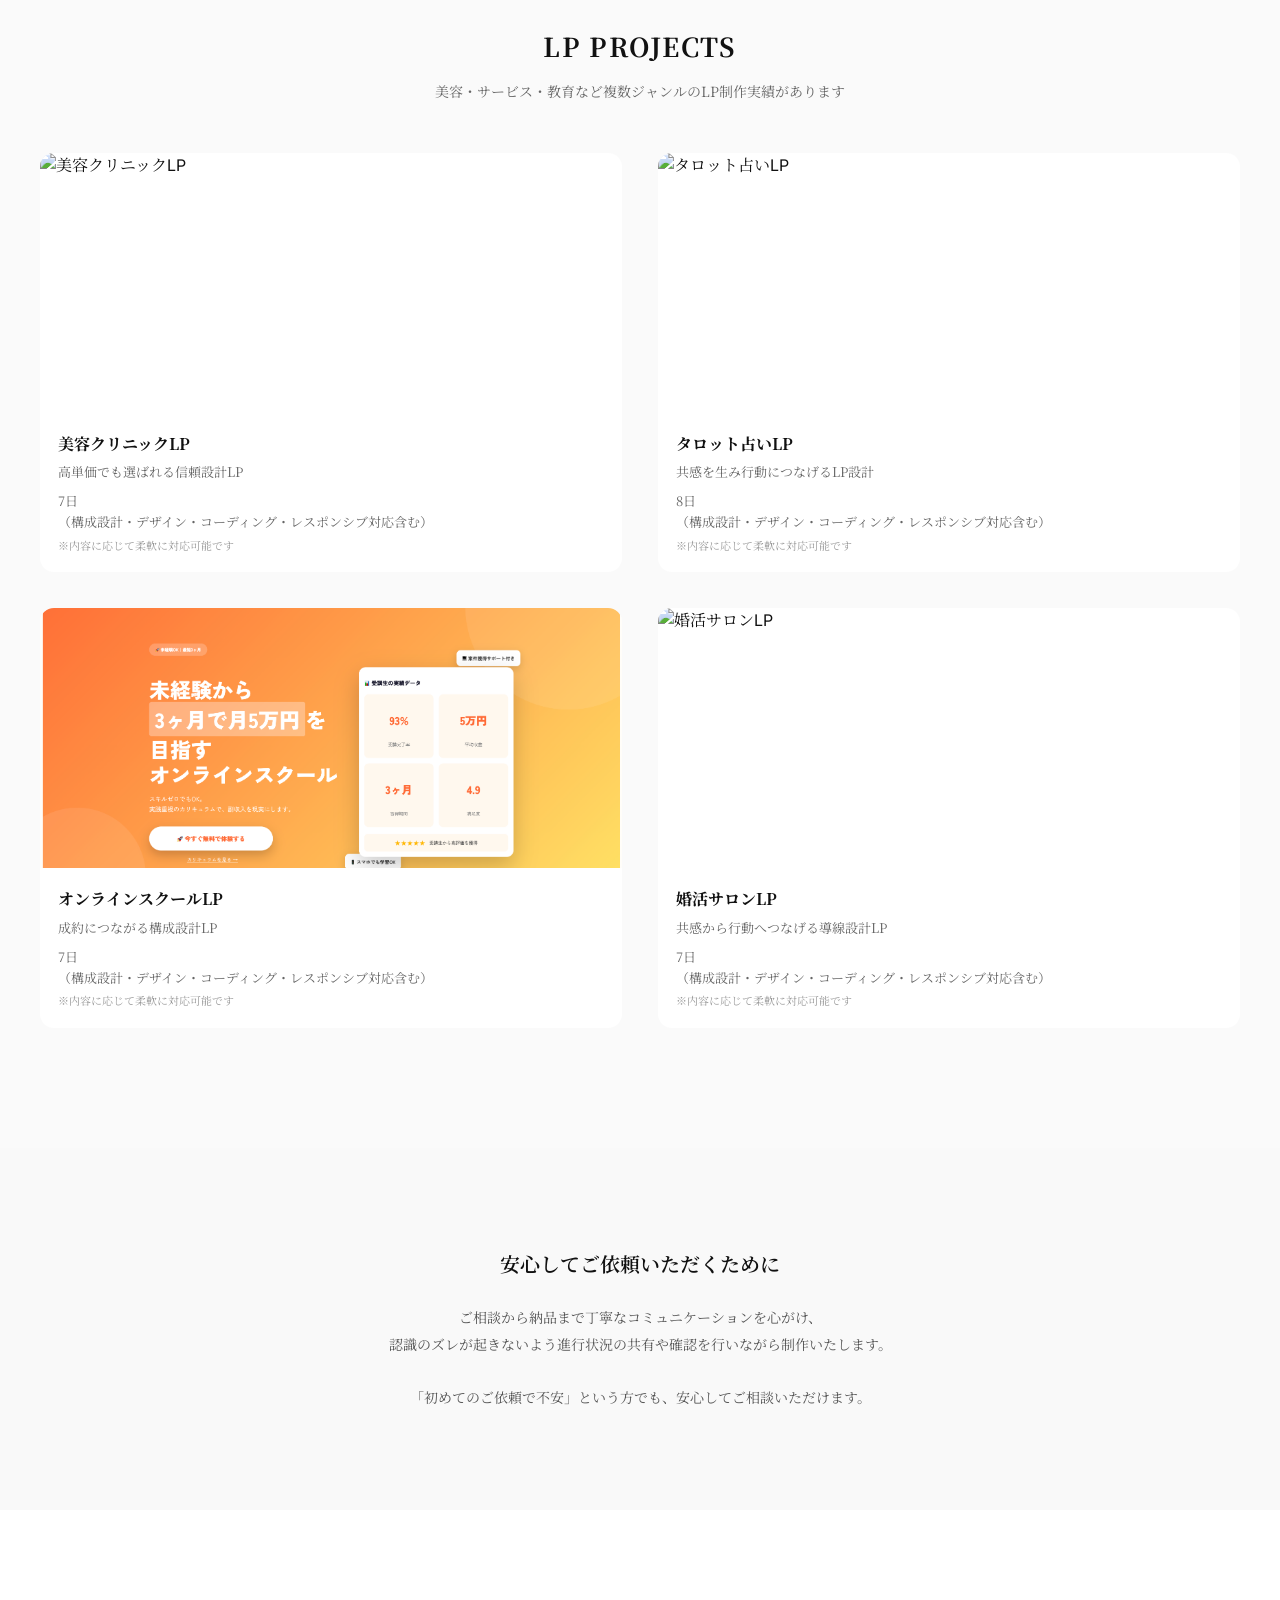
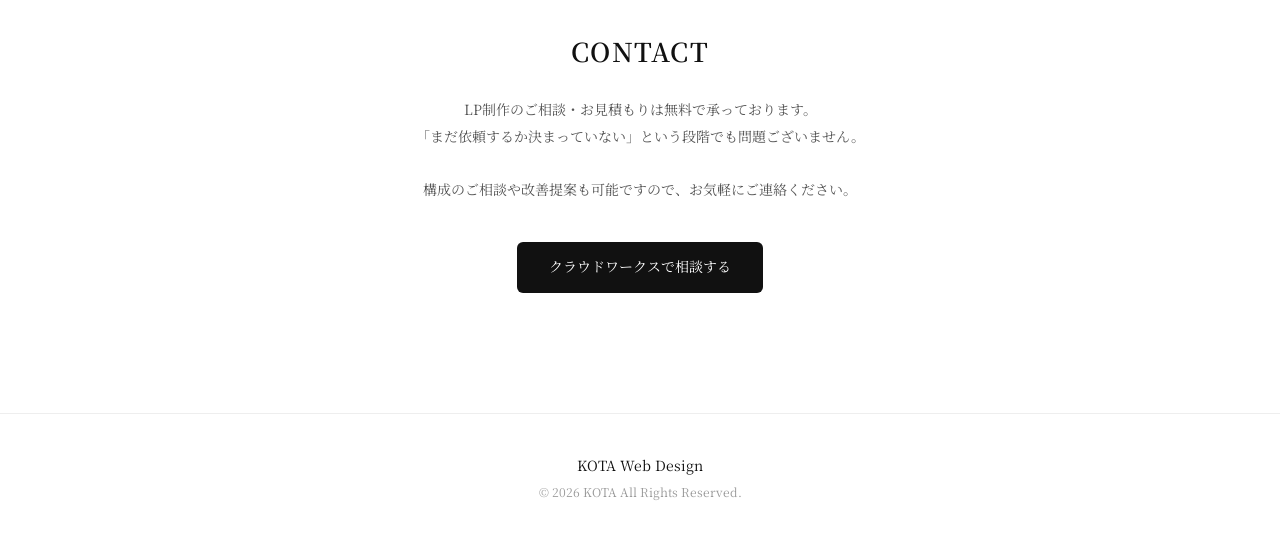
==== commit e049b268: "Add files via upload" ====
--- a/index.html
+++ b/index.html
@@ -81,11 +81,11 @@
     </p>
 
     <div class="fv__cta">
-      <a href="https://lin.ee/xoVu0ow"
+      <a href="https://crowdworks.jp/public/employees/6791425?ref=login_header"
          class="btn-primary"
          target="_blank"
          rel="noopener noreferrer">
-        LINEで相談する
+        クラウドワークスで相談する
     </a>
 
       <p class="fv__note">
@@ -381,11 +381,11 @@
       構成のご相談や改善提案も可能ですので、お気軽に<br class="sp-only">ご連絡ください。
     </p>
 
-    <a href="https://lin.ee/xoVu0ow"
+    <a href="https://crowdworks.jp/public/employees/6791425?ref=login_header"
        class="contact__btn"
        target="_blank"
        rel="noopener noreferrer">
-      LINEで相談する
+      クラウドワークスで相談する
     </a>
 
   </div>
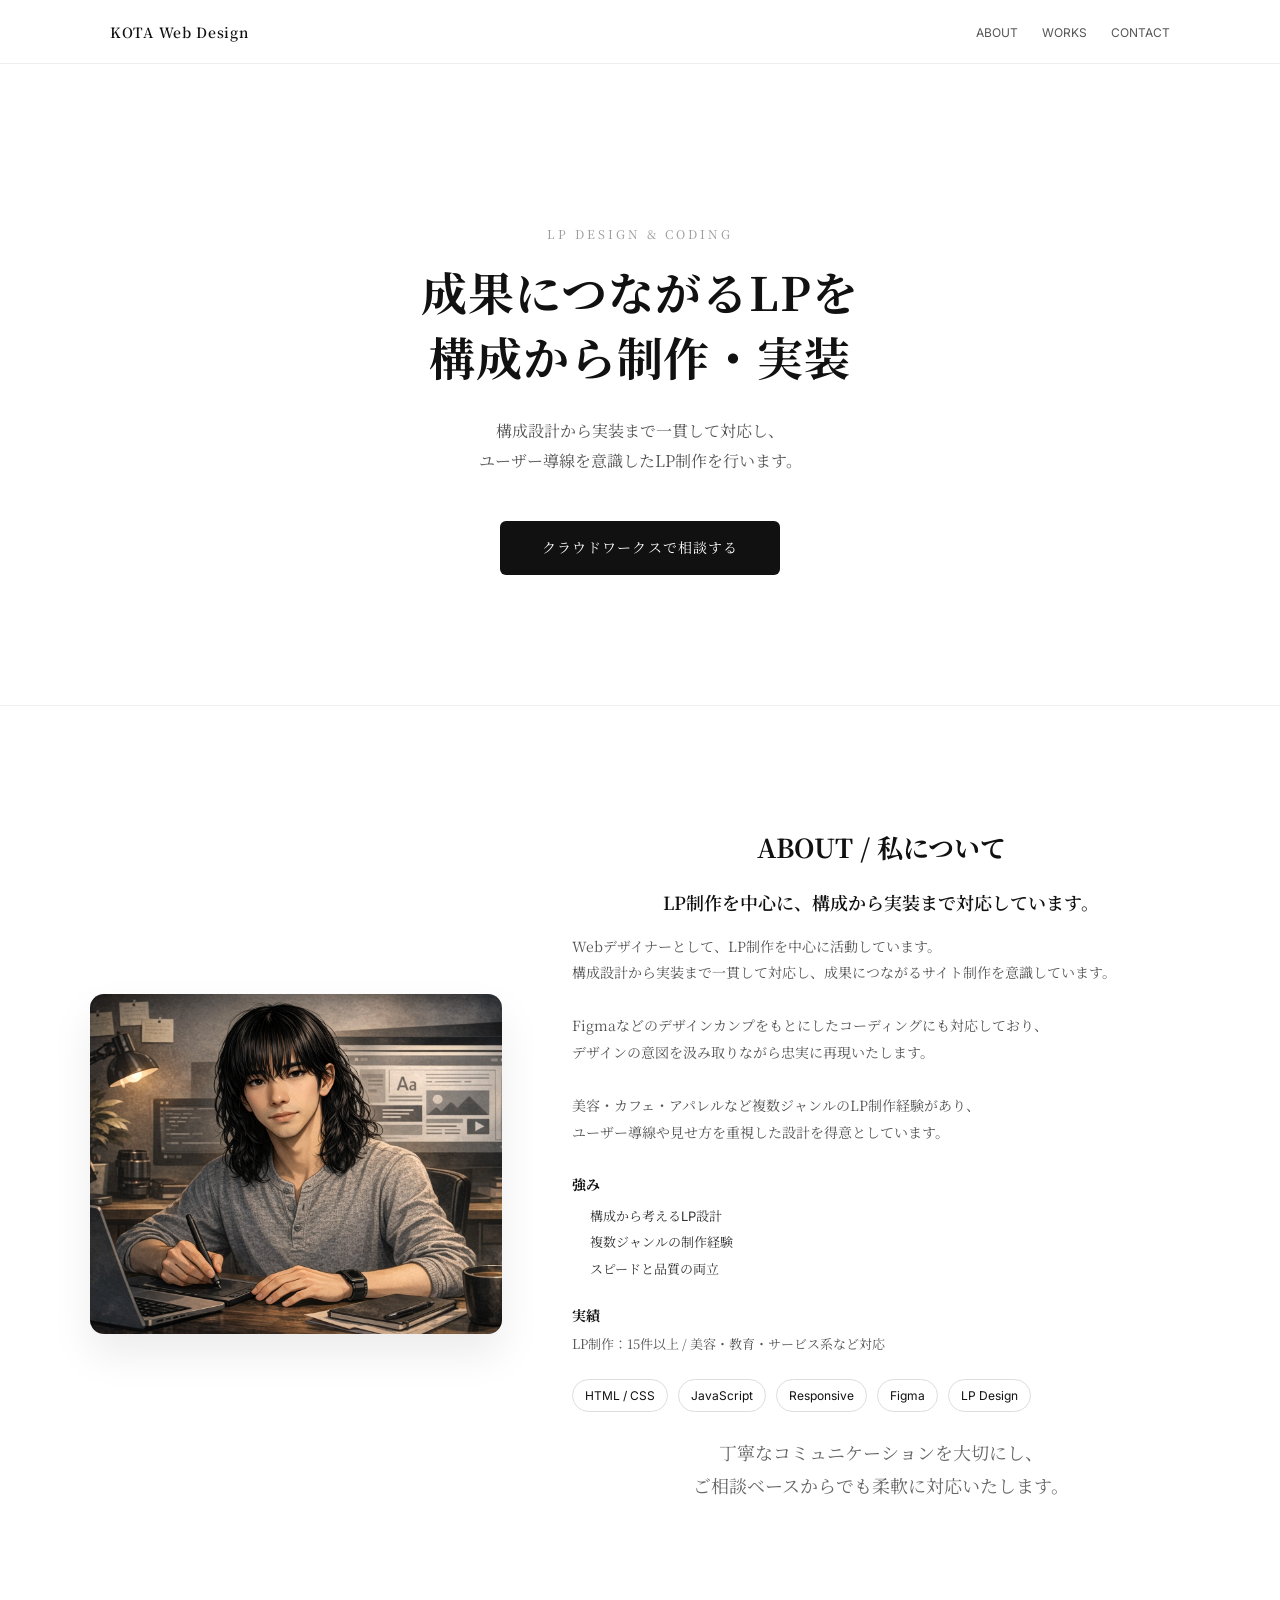
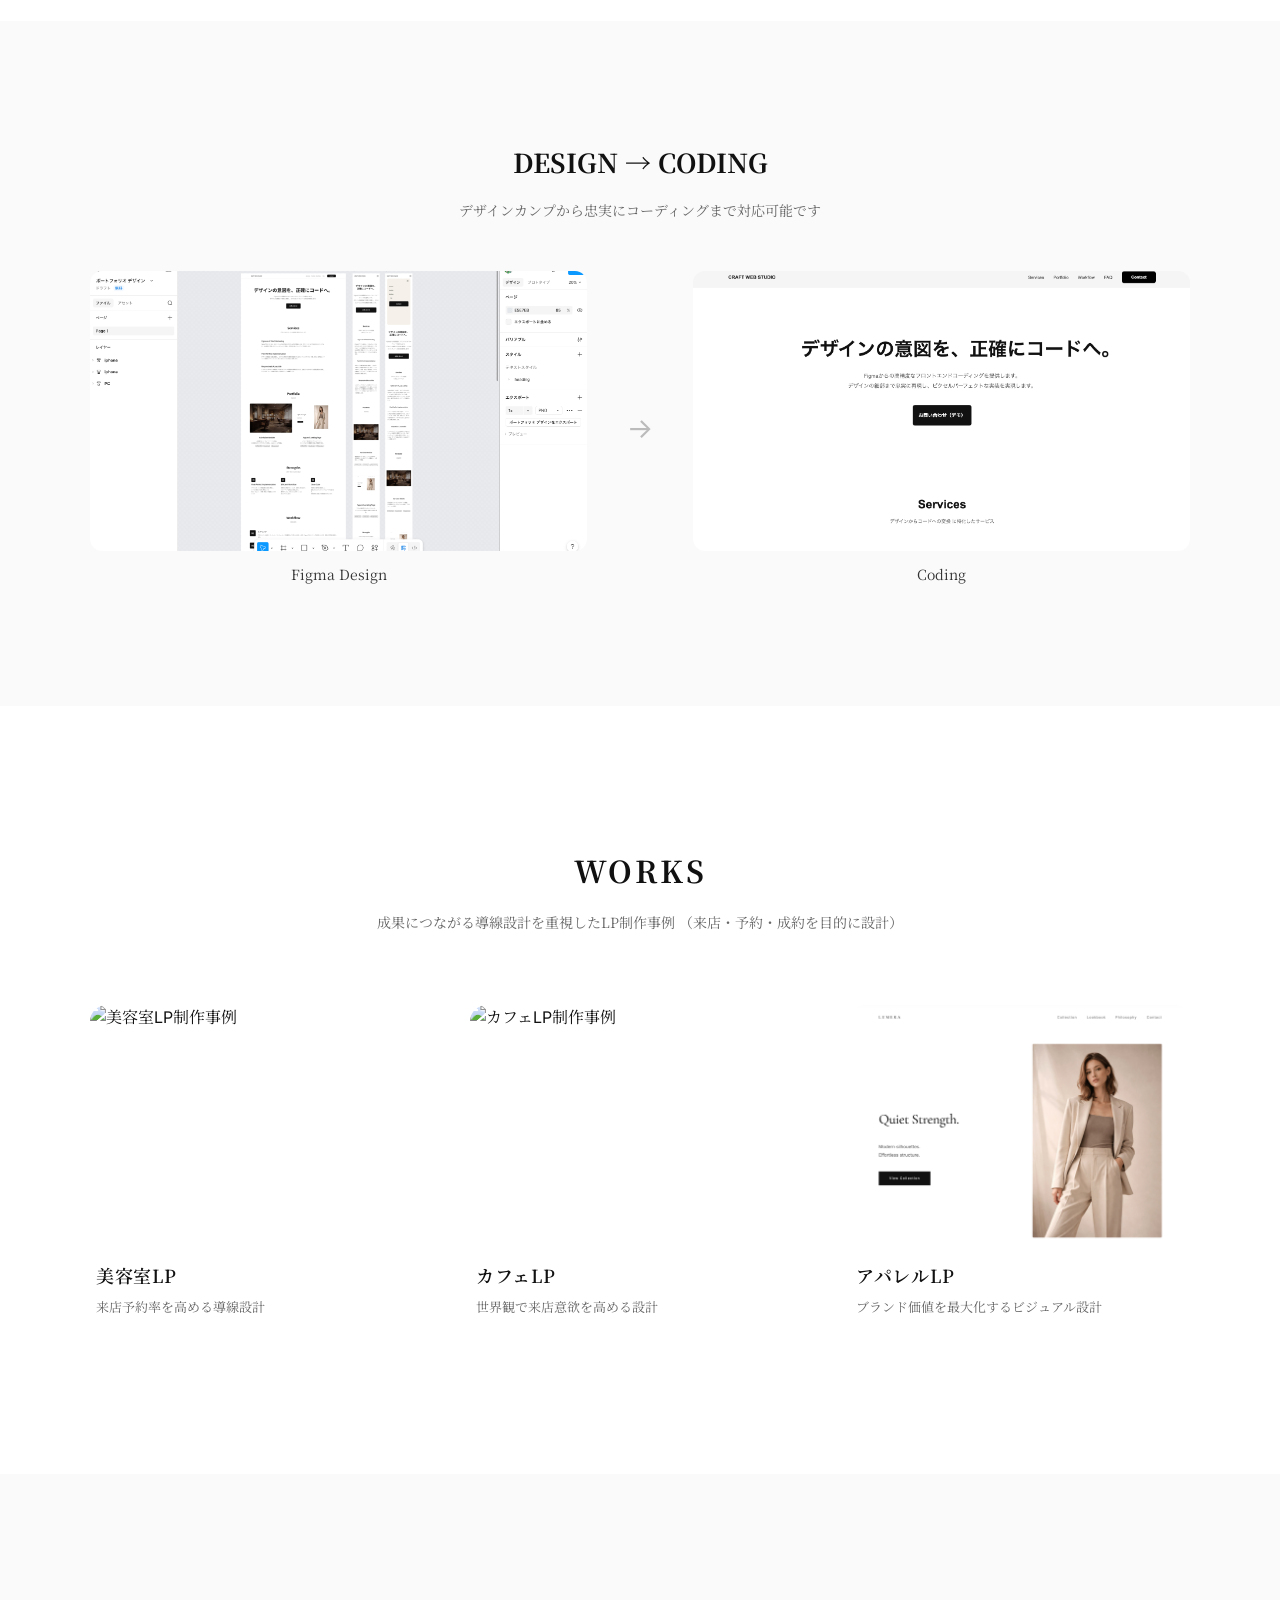
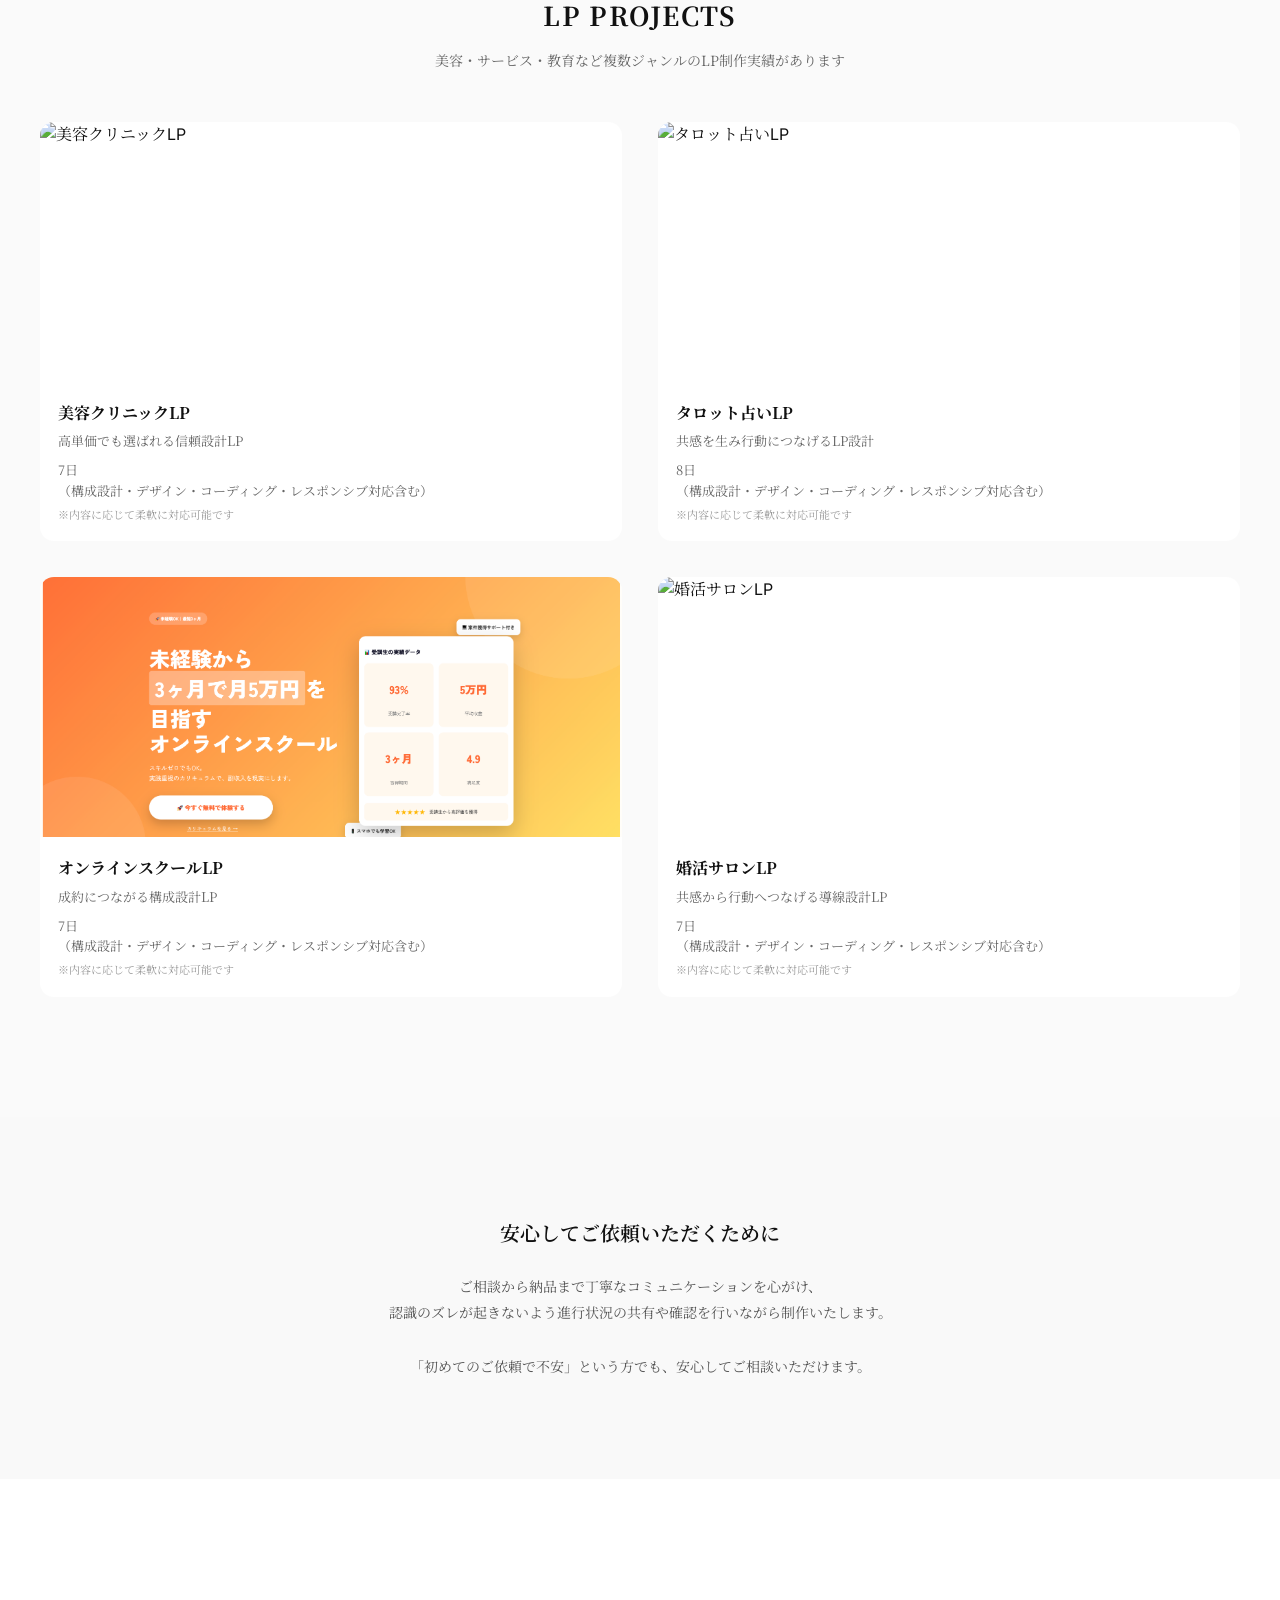
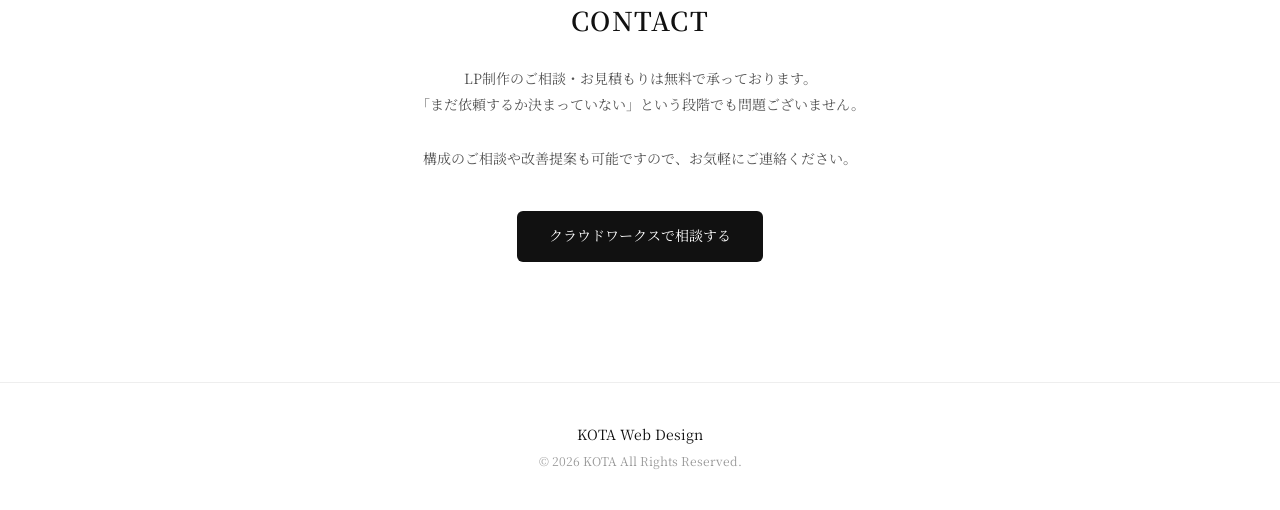
==== commit eb977a00: "Update index.html" ====
--- a/index.html
+++ b/index.html
@@ -88,10 +88,7 @@
         クラウドワークスで相談する
     </a>
 
-      <p class="fv__note">
-        LINEからお気軽にご相談いただけます
-      </p>
-    </div>
+
 
   </div>
 </section>
@@ -411,4 +408,4 @@
 <script src="script.js"></script>
 </body>
 
-</html>+</html>
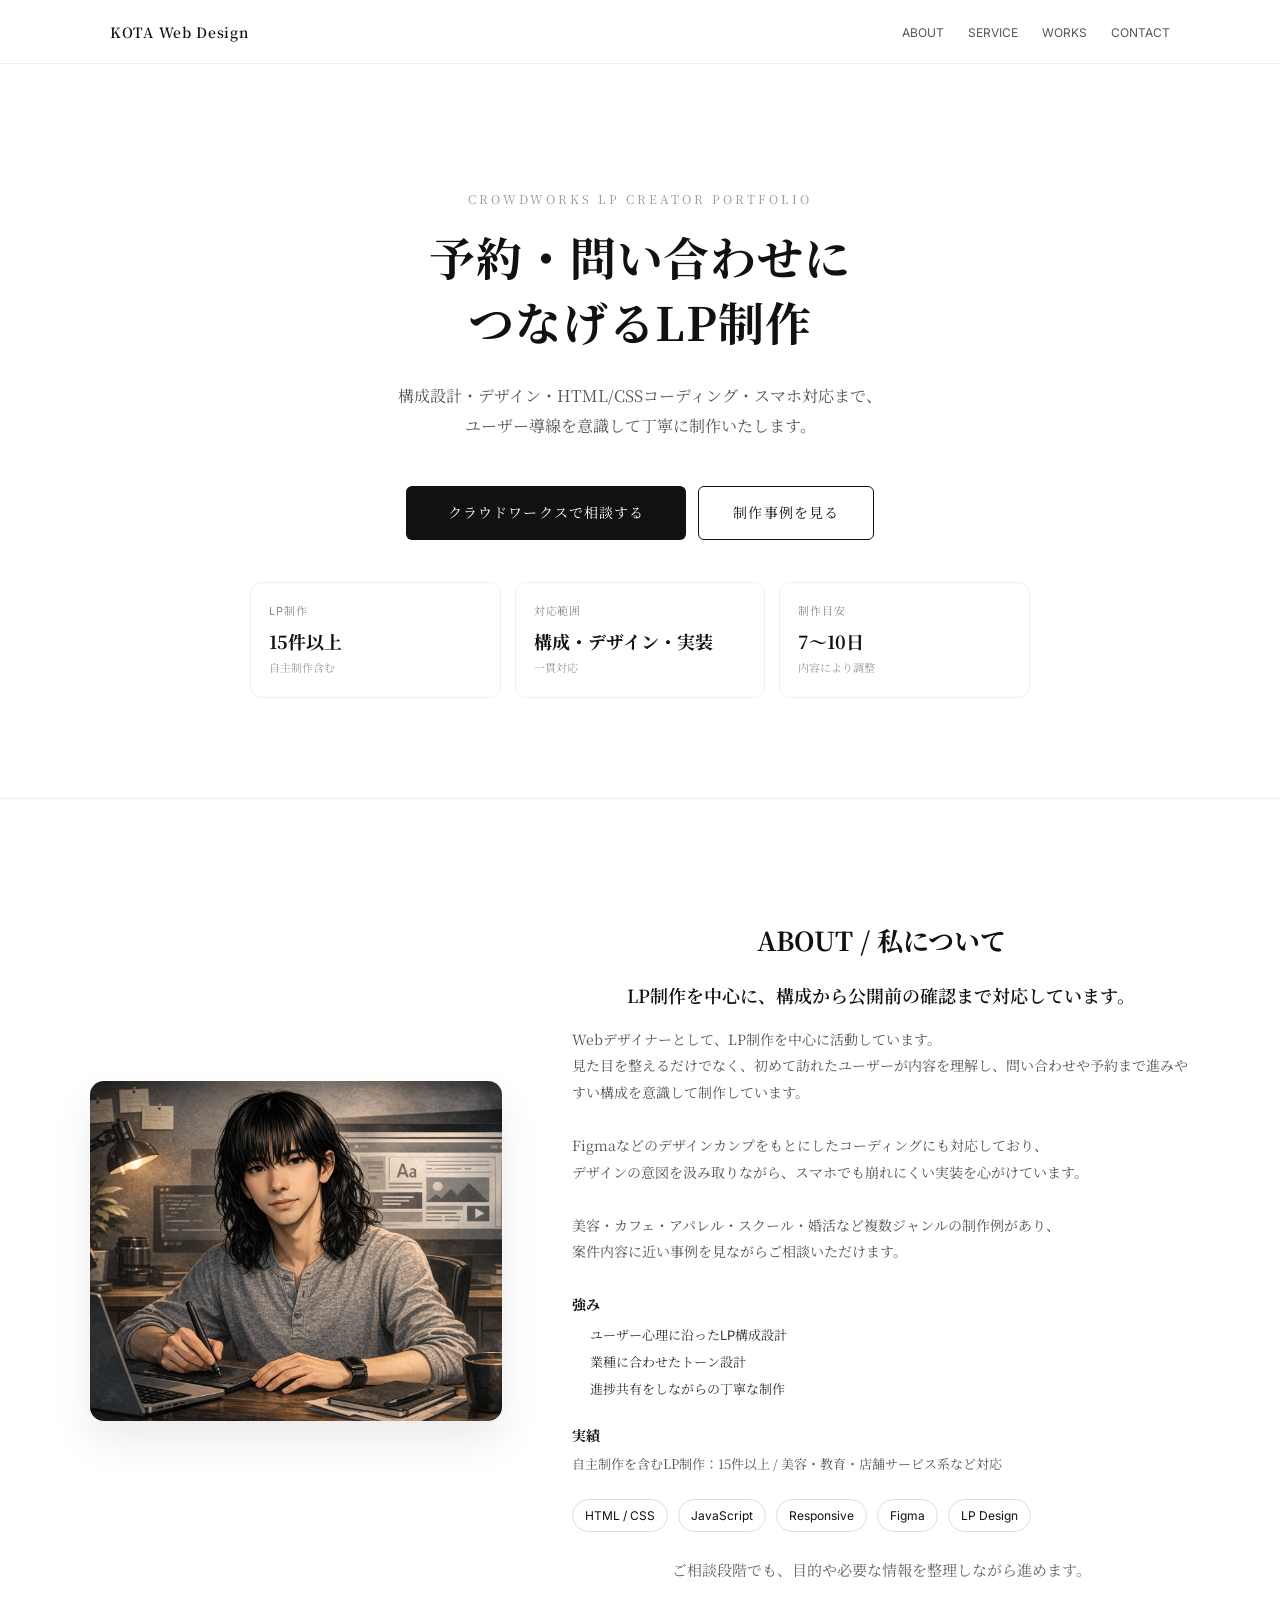
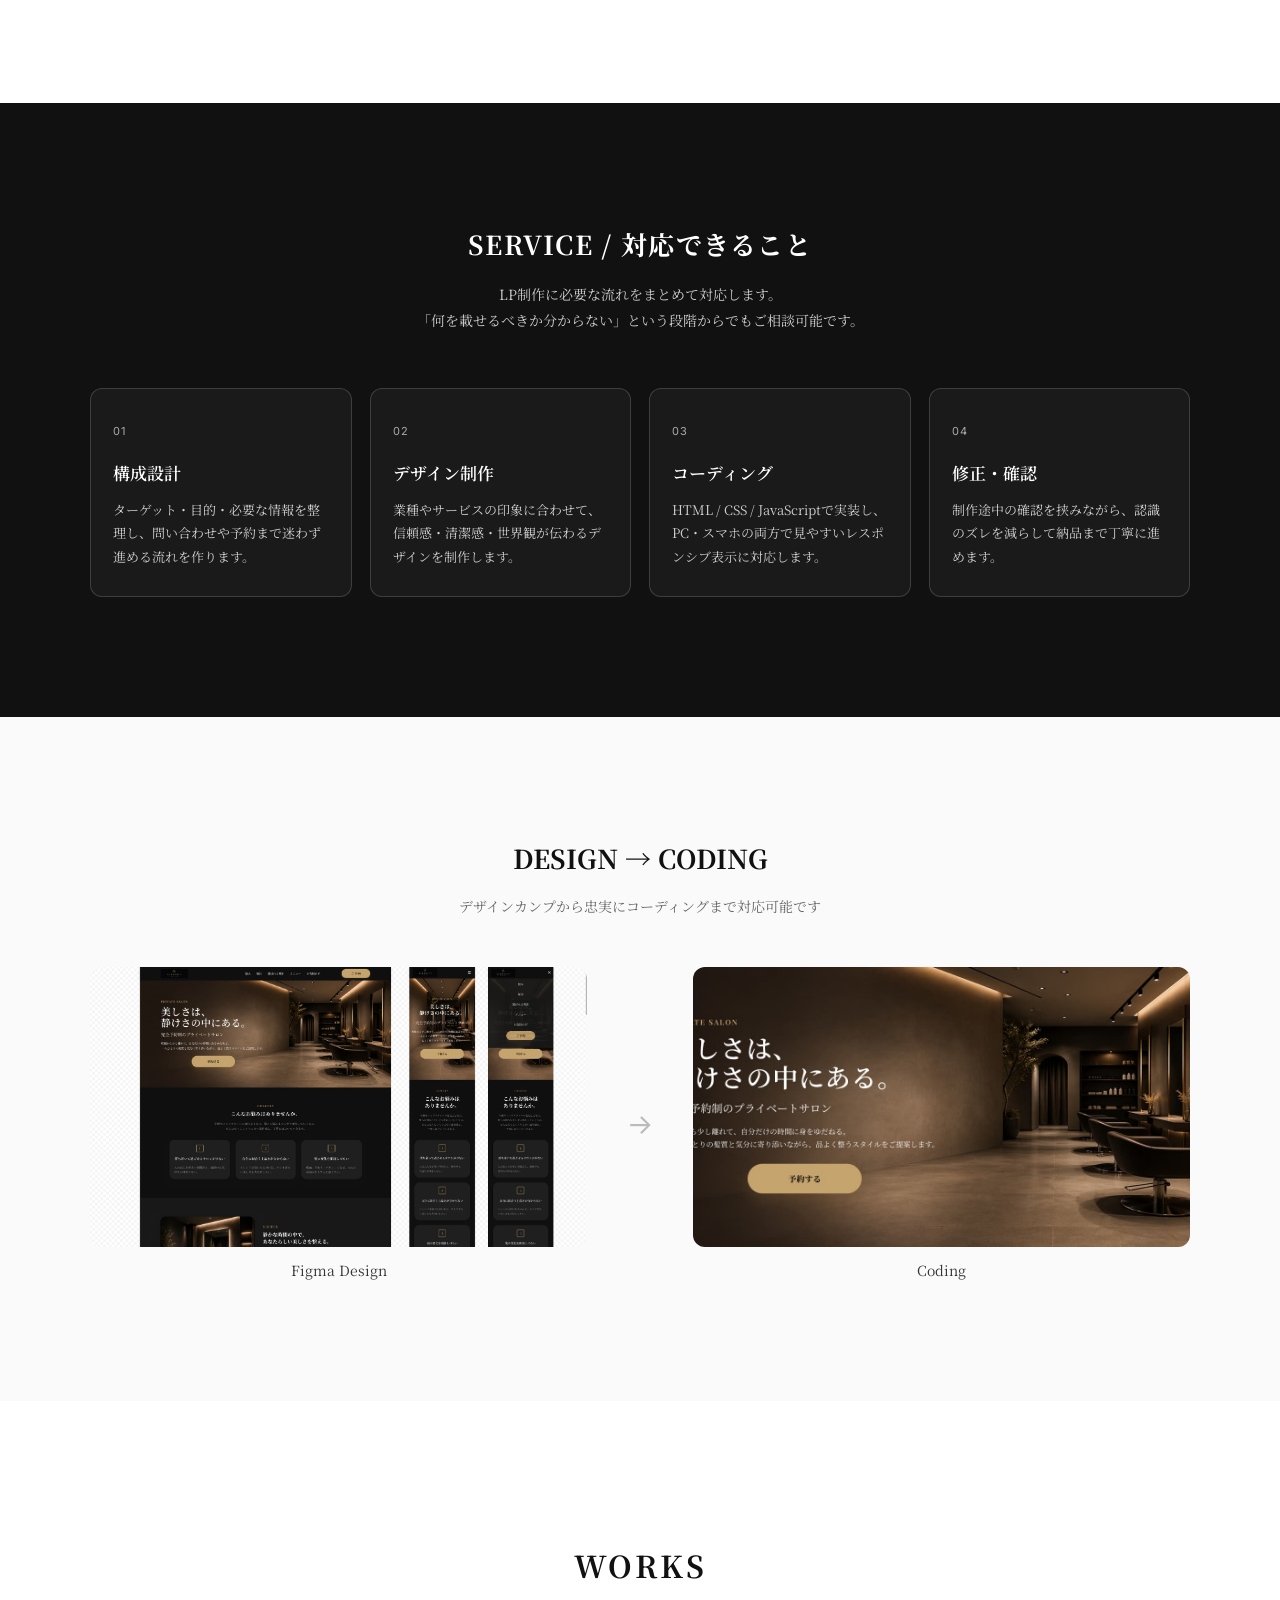
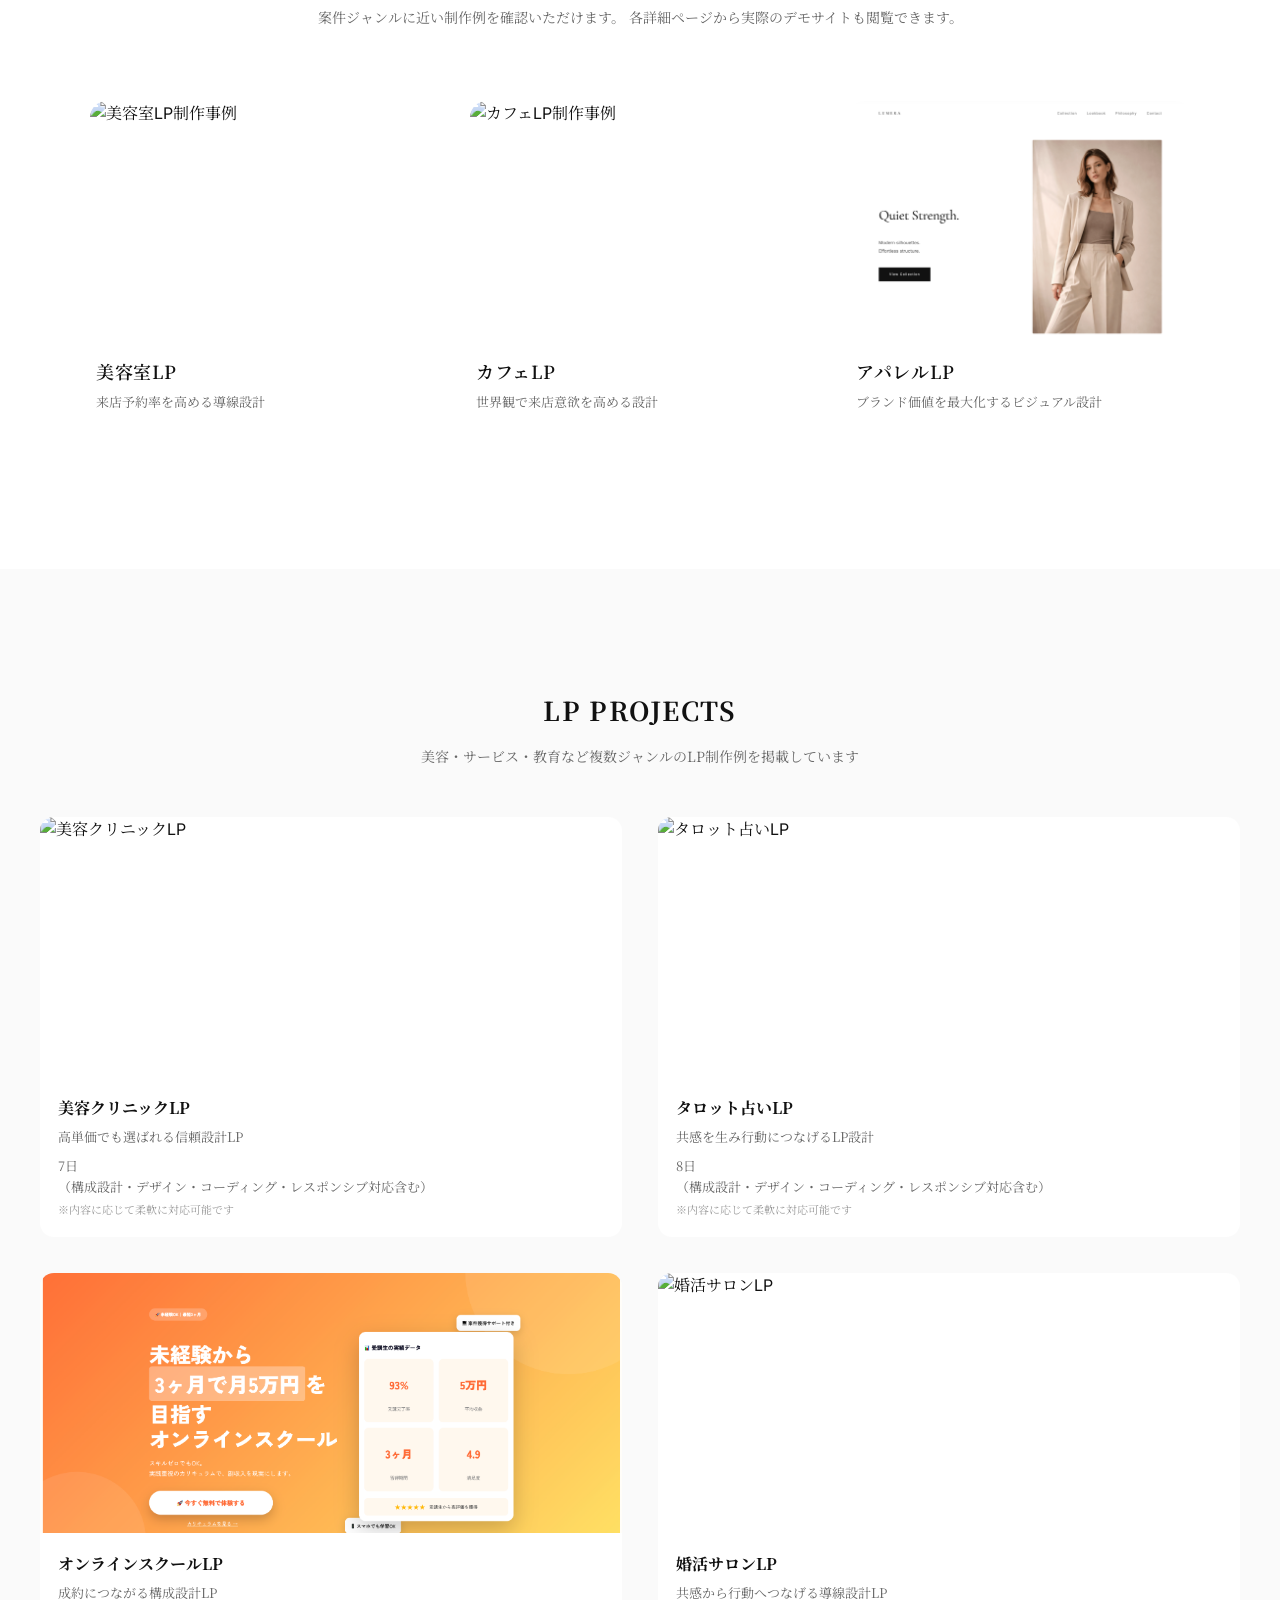
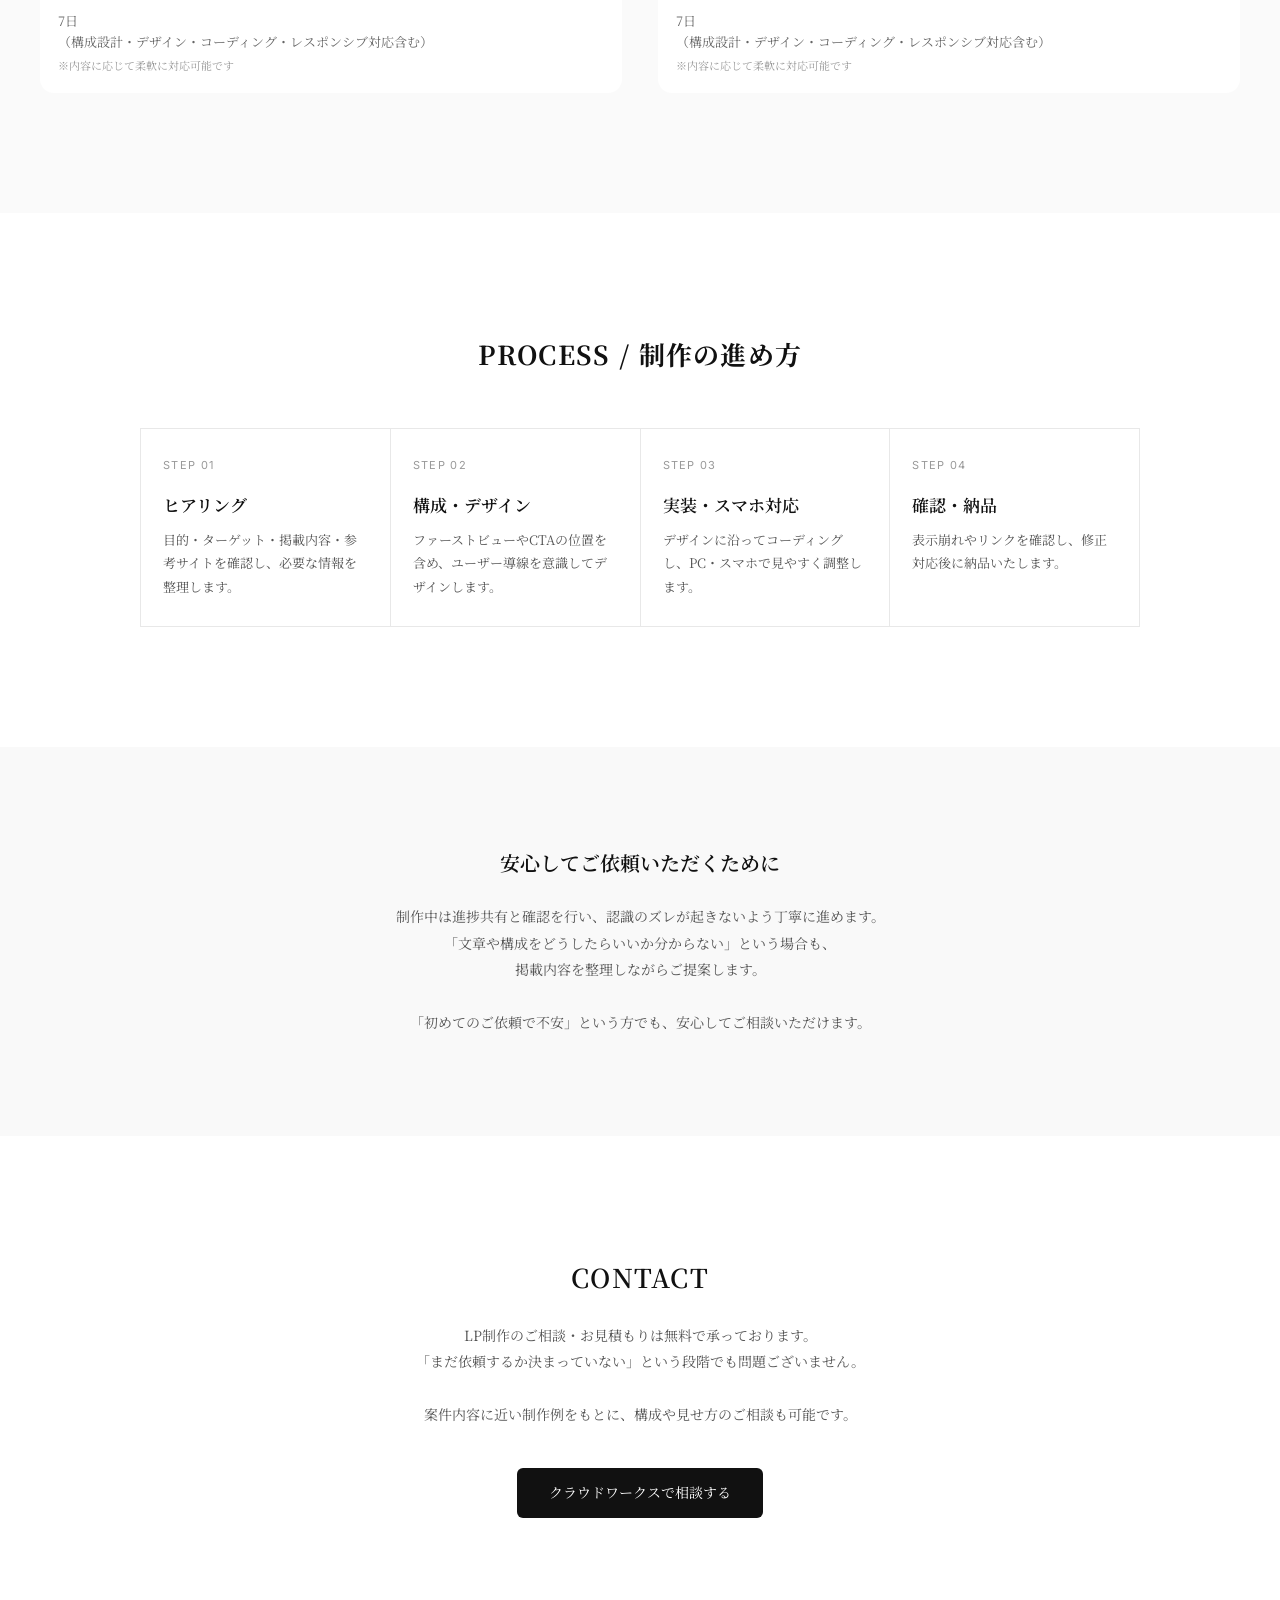
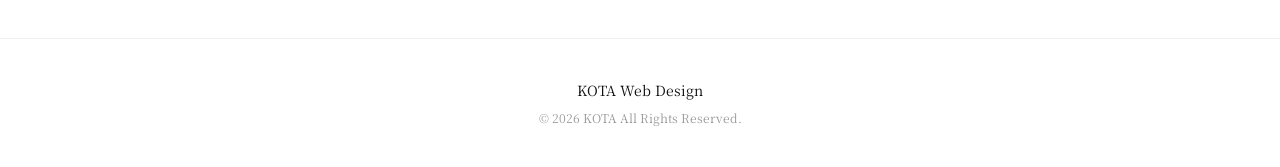
==== commit 8ba7efd0: "Add files via upload" ====
--- a/index.html
+++ b/index.html
@@ -6,16 +6,16 @@
   <meta name="viewport" content="width=device-width, initial-scale=1.0">
 
   <!-- SEO -->
-  <title>LP制作ならKOTA Web Design｜構成設計からコーディングまで一貫対応</title>
-
-  <meta name="description" content="LP制作を中心に、構成設計からデザイン・コーディングまで一貫対応。美容・教育・サービスなど複数ジャンルの実績あり。成果につながるLPを制作します。">
+  <title>LP制作ならKOTA Web Design｜構成設計・デザイン・コーディングまで対応</title>
+
+  <meta name="description" content="LP制作を中心に、構成設計からデザイン・コーディングまで対応。美容・教育・店舗サービスなど複数ジャンルの制作例を掲載しています。クラウドワークスからご相談可能です。">
 
   <!-- OGP（SNSシェア用） -->
   <meta property="og:title" content="KOTA Web Design｜LP制作ポートフォリオ">
-  <meta property="og:description" content="構成設計から実装まで対応するLP制作ポートフォリオ。成果につながるサイト制作を行います。">
+  <meta property="og:description" content="構成設計から実装まで対応するLP制作ポートフォリオ。美容・教育・店舗サービスなど複数ジャンルの制作例を掲載しています。">
   <meta property="og:type" content="website">
-  <meta property="og:url" content="https://kota-web-design.github.io/portfolio/">
-  <meta property="og:image" content="https://kota-web-design.github.io/portfolio/img/ogp.jpg">
+  <meta property="og:url" content="https://kota-web-design.github.io/kota-web-design-portfolio/">
+  <meta property="og:image" content="https://kota-web-design.github.io/kota-web-design-portfolio/img/ogp.jpg">
 
   <!-- Twitter -->
   <meta name="twitter:card" content="summary_large_image">
@@ -27,10 +27,10 @@
   <link rel="preconnect" href="https://fonts.googleapis.com">
   <link rel="preconnect" href="https://fonts.gstatic.com" crossorigin>
 
-  <link href="https://fonts.googleapis.com/css2?family=Inter:wght@300;400;500;600&family=Noto+Serif+JP:wght@400;500&display=swap" rel="stylesheet">
+  <link href="https://fonts.googleapis.com/css2?family=Inter:wght@300;400;500;600&amp;family=Noto+Serif+JP:wght@400;500&amp;display=swap" rel="stylesheet">
 
   <!-- ファビコン -->
-<link rel="icon" href="img/favicon.ico" sizes="64x64" type="image/png">
+<link rel="icon" href="img/favicon.ico" sizes="64x64" type="image/x-icon">
 </head>
 <body>
 
@@ -53,6 +53,7 @@
     <nav class="header__nav" aria-label="グローバルナビゲーション">
       <ul>
         <li><a href="#about">ABOUT</a></li>
+        <li><a href="#service">SERVICE</a></li>
         <li><a href="#works">WORKS</a></li>
         <li><a href="#contact">CONTACT</a></li>
       </ul>
@@ -68,16 +69,16 @@
 
   <div class="fv__inner">
 
-    <p class="fv__lead">LP DESIGN & CODING</p>
+    <p class="fv__lead">CROWDWORKS LP CREATOR PORTFOLIO</p>
 
     <h1 class="fv__title">
-      成果につながるLPを<br>
-      構成から制作・実装
+      予約・問い合わせに<br>
+      つなげるLP制作
     </h1>
 
     <p class="fv__text">
-      構成設計から実装まで一貫して対応し、<br>
-      ユーザー導線を意識したLP制作を行います。
+      構成設計・デザイン・HTML/CSSコーディング・スマホ対応まで、<br class="pc-only">
+      ユーザー導線を意識して丁寧に制作いたします。
     </p>
 
     <div class="fv__cta">
@@ -88,12 +89,33 @@
         クラウドワークスで相談する
     </a>
 
-
-
-  </div>
-</section>
-
-<!------------- About -------------->
+      <a href="#works" class="btn-secondary">
+        制作事例を見る
+      </a>
+    </div>
+
+    <ul class="fv__points" aria-label="対応内容の概要">
+      <li>
+        <span>LP制作</span>
+        <strong>15件以上</strong>
+        <small>自主制作含む</small>
+      </li>
+      <li>
+        <span>対応範囲</span>
+        <strong>構成・デザイン・実装</strong>
+        <small>一貫対応</small>
+      </li>
+      <li>
+        <span>制作目安</span>
+        <strong>7〜10日</strong>
+        <small>内容により調整</small>
+      </li>
+    </ul>
+
+  </div>
+</section>
+
+<!-- About -->
 
 <section id="about" class="about">
   <div class="about__inner">
@@ -111,34 +133,34 @@
       <h2 class="about__title">ABOUT / 私について</h2>
 
       <p class="about__lead">
-        LP制作を中心に、<br class="sp-only">構成から実装まで対応しています。
+        LP制作を中心に、<br class="sp-only">構成から公開前の確認まで対応しています。
       </p>
 
       <p class="about__text">
         Webデザイナーとして、LP制作を中心に活動しています。<br>
-        構成設計から実装まで一貫して対応し、成果につながるサイト制作を意識しています。<br><br>
+        見た目を整えるだけでなく、初めて訪れたユーザーが内容を理解し、問い合わせや予約まで進みやすい構成を意識して制作しています。<br><br>
 
         Figmaなどのデザインカンプをもとにしたコーディングにも対応しており、<br>
-        デザインの意図を汲み取りながら忠実に再現いたします。<br><br>
-
-        美容・カフェ・アパレルなど複数ジャンルのLP制作経験があり、<br class="pc-only">
-        ユーザー導線や見せ方を重視した設計を得意としています。
+        デザインの意図を汲み取りながら、スマホでも崩れにくい実装を心がけています。<br><br>
+
+        美容・カフェ・アパレル・スクール・婚活など複数ジャンルの制作例があり、<br class="pc-only">
+        案件内容に近い事例を見ながらご相談いただけます。
       </p>
 
       <!-- 強み -->
       <div class="about__strength">
         <h3>強み</h3>
         <ul>
-          <li>構成から考えるLP設計</li>
-          <li>複数ジャンルの制作経験</li>
-          <li>スピードと品質の両立</li>
+          <li>ユーザー心理に沿ったLP構成設計</li>
+          <li>業種に合わせたトーン設計</li>
+          <li>進捗共有をしながらの丁寧な制作</li>
         </ul>
       </div>
 
       <!-- 実績 -->
       <div class="about__data">
         <h3>実績</h3>
-        <p>LP制作：15件以上 / 美容・教育・サービス系など対応</p>
+        <p>自主制作を含むLP制作：15件以上 / 美容・教育・店舗サービス系など対応</p>
       </div>
 
       <!-- スキル -->
@@ -152,7 +174,7 @@
 
         <!-- スタンス -->
       <p class="about__note">
-        丁寧なコミュニケーションを大切にし、<br>ご相談ベースからでも柔軟に対応いたします。
+        ご相談段階でも、目的や必要な情報を整理しながら進めます。
       </p>
 
     </div>
@@ -162,8 +184,49 @@
 
 </section>
 
-
-<!------------- DESIGN → CODE -------------->
+<!-- Service -->
+
+<section id="service" class="service">
+  <div class="service__inner">
+
+    <h2 class="service__title">SERVICE / 対応できること</h2>
+
+    <p class="service__lead">
+      LP制作に必要な流れをまとめて対応します。<br class="pc-only">
+      「何を載せるべきか分からない」という段階からでもご相談可能です。
+    </p>
+
+    <div class="service__grid">
+      <div class="service__card">
+        <span class="service__num">01</span>
+        <h3>構成設計</h3>
+        <p>ターゲット・目的・必要な情報を整理し、問い合わせや予約まで迷わず進める流れを作ります。</p>
+      </div>
+
+      <div class="service__card">
+        <span class="service__num">02</span>
+        <h3>デザイン制作</h3>
+        <p>業種やサービスの印象に合わせて、信頼感・清潔感・世界観が伝わるデザインを制作します。</p>
+      </div>
+
+      <div class="service__card">
+        <span class="service__num">03</span>
+        <h3>コーディング</h3>
+        <p>HTML / CSS / JavaScriptで実装し、PC・スマホの両方で見やすいレスポンシブ表示に対応します。</p>
+      </div>
+
+      <div class="service__card">
+        <span class="service__num">04</span>
+        <h3>修正・確認</h3>
+        <p>制作途中の確認を挟みながら、認識のズレを減らして納品まで丁寧に進めます。</p>
+      </div>
+    </div>
+
+  </div>
+</section>
+
+
+<!-- Design to coding -->
 
 <section class="flow">
   <div class="flow__inner">
@@ -177,7 +240,7 @@
     <div class="flow__grid">
 
       <!-- Figma -->
-      <a href="https://www.figma.com/design/epJ15jHCsnlQzu1JsLgaXb/%E3%83%9D%E3%83%BC%E3%83%88%E3%83%95%E3%82%A9%E3%83%AA%E3%82%AA-%E3%83%87%E3%82%B6%E3%82%A4%E3%83%B3?node-id=0-1&t=2DZ2AG29rTlqf2wQ-1" target="_blank" class="flow__card">
+      <a href="https://www.figma.com/design/ngQsk5LCOFToqk7Y4QgtPi/portfolio-hair-salon?m=auto&t=NcgxtEszSoe4qUZQ-6">
         <div class="flow__img">
           <img src="img/figma-sample.jpg" alt="Figmaデザインカンプ" loading="lazy">
         </div>
@@ -187,7 +250,7 @@
       <div class="flow__arrow">→</div>
 
       <!-- コーディング -->
-      <a href="https://kota-web-design.github.io/craft-studio/" target="_blank" class="flow__card">
+      <a href="https://kota-web-design.github.io/salon-prive-lp/" target="_blank" class="flow__card">
         <div class="flow__img">
           <img src="img/code-sample.jpg" alt="コーディング実装サイト" loading="lazy">
         </div>
@@ -199,7 +262,7 @@
   </div>
 </section>
 
-<!------------- WORKS -------------->
+<!-- Works -->
 <section id="works" class="works">
 
   <div class="works__inner">
@@ -207,8 +270,8 @@
     <h2 class="works__title">WORKS</h2>
 
     <p class="works__lead">
-      成果につながる導線設計を重視したLP制作事例<br class="sp-only">
-      （来店・予約・成約を目的に設計）
+      案件ジャンルに近い制作例を確認いただけます。<br class="sp-only">
+      各詳細ページから実際のデモサイトも閲覧できます。
     </p>
 
     <div class="works__grid">
@@ -254,7 +317,7 @@
   </div>
 
 </section>
-<!------------- LP -------------->
+<!-- LP projects -->
 
 <section class="lp">
   <div class="lp__inner">
@@ -262,7 +325,7 @@
     <h2 class="lp__title">LP PROJECTS</h2>
 
     <p class="lp__lead">
-      美容・サービス・教育など複数ジャンルの<br class="sp-only">LP制作実績があります
+      美容・サービス・教育など複数ジャンルの<br class="sp-only">LP制作例を掲載しています
     </p>
 
     <div class="lp__grid">
@@ -348,7 +411,43 @@
   </div>
 </section>
 
-<!------------- TRUST -------------->
+<!-- Process -->
+
+<section class="process">
+  <div class="process__inner">
+
+    <h2 class="process__title">PROCESS / 制作の進め方</h2>
+
+    <div class="process__list">
+      <div class="process__item">
+        <span>STEP 01</span>
+        <h3>ヒアリング</h3>
+        <p>目的・ターゲット・掲載内容・参考サイトを確認し、必要な情報を整理します。</p>
+      </div>
+
+      <div class="process__item">
+        <span>STEP 02</span>
+        <h3>構成・デザイン</h3>
+        <p>ファーストビューやCTAの位置を含め、ユーザー導線を意識してデザインします。</p>
+      </div>
+
+      <div class="process__item">
+        <span>STEP 03</span>
+        <h3>実装・スマホ対応</h3>
+        <p>デザインに沿ってコーディングし、PC・スマホで見やすく調整します。</p>
+      </div>
+
+      <div class="process__item">
+        <span>STEP 04</span>
+        <h3>確認・納品</h3>
+        <p>表示崩れやリンクを確認し、修正対応後に納品いたします。</p>
+      </div>
+    </div>
+
+  </div>
+</section>
+
+<!-- Trust -->
 
 <section class="trust">
   <div class="trust__inner">
@@ -356,8 +455,9 @@
     <h2 class="trust__title">安心してご依頼いただくために</h2>
 
 <p class="trust__text">
-  ご相談から納品まで丁寧なコミュニケーションを心がけ、<br class="pc-only">
-  認識のズレが起きないよう進行状況の共有や確認を<br class="sp-only">行いながら制作いたします。<br><br>
+  制作中は進捗共有と確認を行い、認識のズレが起きないよう丁寧に進めます。<br class="pc-only">
+  「文章や構成をどうしたらいいか分からない」という場合も、<br class="pc-only">
+  掲載内容を整理しながらご提案します。<br><br>
 
   「初めてのご依頼で不安」という方でも、安心して<br class="sp-only">ご相談いただけます。
 </p>
@@ -365,7 +465,7 @@
   </div>
 </section>
 
-<!------------- Contact -------------->
+<!-- Contact -->
 <section id="contact" class="contact">
   <div class="contact__inner">
 
@@ -375,7 +475,7 @@
       LP制作のご相談・お見積もりは無料で承っております。<br>
       「まだ依頼するか決まっていない」という段階でも問題ございません。<br><br>
 
-      構成のご相談や改善提案も可能ですので、お気軽に<br class="sp-only">ご連絡ください。
+      案件内容に近い制作例をもとに、構成や見せ方のご相談も可能です。
     </p>
 
     <a href="https://crowdworks.jp/public/employees/6791425?ref=login_header"
@@ -390,7 +490,7 @@
 
 </main>
 
-<!------------- Footer -------------->
+<!-- Footer -->
 <footer class="footer">
   <div class="footer__inner">
 
--- a/style.css
+++ b/style.css
@@ -23,6 +23,7 @@
   color: #111;
   background-color: #fff;
   padding-top: 64px;
+  overflow-x: hidden;
 }
 
 img {
@@ -110,7 +111,7 @@
 =============================== */
 
 .fv {
-  padding: 160px 20px 130px;
+  padding: 125px 20px 100px;
   text-align: center;
   border-bottom: 1px solid #eee;
 }
@@ -150,9 +151,11 @@
 
 .fv__cta {
   display: flex;
-  flex-direction: column;
+  flex-direction: row;
+  justify-content: center;
   align-items: center;
   gap: 12px;
+  margin-bottom: 42px;
 }
 
 .btn-primary {
@@ -171,8 +174,70 @@
   transform: translateY(-2px);
 }
 
+.btn-secondary {
+  display: inline-block;
+  padding: 15px 34px;
+  background-color: #fff;
+  color: #111;
+  font-size: 14px;
+  letter-spacing: 0.08em;
+  border: 1px solid #111;
+  border-radius: 6px;
+  transition: all 0.3s ease;
+}
+
+.btn-secondary:hover {
+  background-color: #111;
+  color: #fff;
+  transform: translateY(-2px);
+}
+
 .fv__note {
   font-size: 12px;
+  color: #999;
+}
+
+.fv__points {
+  display: grid;
+  grid-template-columns: repeat(3, 1fr);
+  gap: 14px;
+  max-width: 780px;
+  margin: 0 auto;
+}
+
+.fv__points li {
+  padding: 20px 18px;
+  border: 1px solid #eee;
+  border-radius: 12px;
+  background: #fff;
+  text-align: left;
+}
+
+.fv__points span,
+.fv__points small {
+  display: block;
+  font-family: 'Inter', 'Noto Serif JP', sans-serif;
+}
+
+.fv__points span {
+  font-size: 11px;
+  color: #888;
+  letter-spacing: 0.08em;
+  margin-bottom: 7px;
+}
+
+.fv__points strong {
+  display: block;
+  font-family: 'Noto Serif JP', serif;
+  font-size: 18px;
+  line-height: 1.5;
+  font-weight: 700;
+  color: #111;
+}
+
+.fv__points small {
+  margin-top: 5px;
+  font-size: 11px;
   color: #999;
 }
 
@@ -295,11 +360,74 @@
 }
 
 .about__note {
-  font-size: 18px;
+  font-size: 15px;
   color: #666;
   line-height: 1.8;
   text-align: center;
   margin-top: 20px;
+}
+
+/* ===============================
+   SERVICE
+=============================== */
+.service {
+  padding: 120px 20px;
+  background: #111;
+  color: #fff;
+}
+
+.service__inner {
+  max-width: 1100px;
+  margin: 0 auto;
+}
+
+.service__title {
+  font-size: 26px;
+  font-weight: 700;
+  text-align: center;
+  margin-bottom: 16px;
+  letter-spacing: 0.05em;
+}
+
+.service__lead {
+  text-align: center;
+  font-size: 14px;
+  line-height: 1.9;
+  color: #ccc;
+  margin-bottom: 54px;
+}
+
+.service__grid {
+  display: grid;
+  grid-template-columns: repeat(4, 1fr);
+  gap: 18px;
+}
+
+.service__card {
+  padding: 28px 22px;
+  border: 1px solid rgba(255,255,255,0.16);
+  border-radius: 12px;
+  background: rgba(255,255,255,0.04);
+}
+
+.service__num {
+  display: inline-block;
+  font-size: 11px;
+  letter-spacing: 0.12em;
+  color: #aaa;
+  margin-bottom: 18px;
+}
+
+.service__card h3 {
+  font-size: 17px;
+  font-weight: 600;
+  margin-bottom: 12px;
+}
+
+.service__card p {
+  font-size: 13px;
+  line-height: 1.8;
+  color: #d0d0d0;
 }
 
 /* ===============================
@@ -581,6 +709,63 @@
   transform: scale(1.05);
 }
 
+/* ===============================
+   PROCESS
+=============================== */
+.process {
+  padding: 120px 20px;
+  background: #fff;
+}
+
+.process__inner {
+  max-width: 1000px;
+  margin: 0 auto;
+}
+
+.process__title {
+  font-size: 26px;
+  font-weight: 700;
+  text-align: center;
+  margin-bottom: 54px;
+  letter-spacing: 0.05em;
+}
+
+.process__list {
+  display: grid;
+  grid-template-columns: repeat(4, 1fr);
+  gap: 0;
+  border-top: 1px solid #e8e8e8;
+  border-left: 1px solid #e8e8e8;
+}
+
+.process__item {
+  padding: 28px 22px;
+  border-right: 1px solid #e8e8e8;
+  border-bottom: 1px solid #e8e8e8;
+  background: #fff;
+}
+
+.process__item span {
+  display: block;
+  font-family: 'Inter', 'Noto Serif JP', sans-serif;
+  font-size: 11px;
+  color: #999;
+  letter-spacing: 0.12em;
+  margin-bottom: 16px;
+}
+
+.process__item h3 {
+  font-size: 17px;
+  font-weight: 600;
+  margin-bottom: 10px;
+}
+
+.process__item p {
+  font-size: 13px;
+  line-height: 1.8;
+  color: #555;
+}
+
 
 /* ===============================
    TRUST
@@ -885,12 +1070,13 @@
   .header__nav {
     position: fixed;
     top: 0;
-    right: -100%;
+    right: 0;
     width: 70%;
     height: 100vh;
     background: #fff;
     padding-top: 100px;
-    transition: 0.3s;
+    transform: translateX(100%);
+    transition: transform 0.3s;
   }
 
   .header__nav ul {
@@ -905,7 +1091,7 @@
 
   /* 開いた状態 */
   .header.open .header__nav {
-    right: 0;
+    transform: translateX(0);
   }
 
   /* ===== ハンバーガー → × ===== */
@@ -929,13 +1115,18 @@
 =============================== */
 
   .fv {
-    padding: 120px 20px 80px;
+    padding: 95px 20px 70px;
   }
 
   .fv__lead {
     font-size: 11px;
-    letter-spacing: 0.2em;
+    letter-spacing: 0.12em;
+    line-height: 1.8;
     margin-bottom: 12px;
+    max-width: 300px;
+    margin-left: auto;
+    margin-right: auto;
+    overflow-wrap: anywhere;
   }
 
   .fv__title {
@@ -948,6 +1139,7 @@
     font-size: 14px;
     line-height: 1.8;
     margin-bottom: 32px;
+    max-width: 330px;
   }
 
   .btn-primary {
@@ -957,6 +1149,32 @@
     padding: 14px 20px;
   }
 
+  .fv__cta {
+    flex-direction: column;
+    margin-bottom: 30px;
+  }
+
+  .btn-secondary {
+    width: 100%;
+    max-width: 300px;
+    text-align: center;
+    padding: 13px 20px;
+  }
+
+  .fv__points {
+    grid-template-columns: 1fr;
+    gap: 10px;
+  }
+
+  .fv__points li {
+    padding: 16px;
+    text-align: center;
+  }
+
+  .fv__points strong {
+    font-size: 16px;
+  }
+
   .fv__note {
     font-size: 11px;
   }
@@ -1032,6 +1250,42 @@
 
   .about__note {
     font-size: 12px;
+  }
+
+  /* ===============================
+   Service
+=============================== */
+
+  .service {
+    padding: 80px 20px;
+  }
+
+  .service__title {
+    font-size: 22px;
+    margin-bottom: 12px;
+  }
+
+  .service__lead {
+    font-size: 13px;
+    text-align: left;
+    margin-bottom: 32px;
+  }
+
+  .service__grid {
+    grid-template-columns: 1fr;
+    gap: 14px;
+  }
+
+  .service__card {
+    padding: 22px 18px;
+  }
+
+  .service__card h3 {
+    font-size: 16px;
+  }
+
+  .service__card p {
+    font-size: 13px;
   }
 
   /* ===============================
@@ -1154,6 +1408,35 @@
 
   .lp__meta {
     font-size: 11px;
+  }
+
+  /* ===============================
+   Process
+=============================== */
+
+  .process {
+    padding: 80px 20px;
+  }
+
+  .process__title {
+    font-size: 22px;
+    margin-bottom: 32px;
+  }
+
+  .process__list {
+    grid-template-columns: 1fr;
+  }
+
+  .process__item {
+    padding: 22px 18px;
+  }
+
+  .process__item h3 {
+    font-size: 16px;
+  }
+
+  .process__item p {
+    font-size: 13px;
   }
   /* ===============================
    Trust
@@ -1318,8 +1601,3 @@
 
 
 
-
-
-
-
-
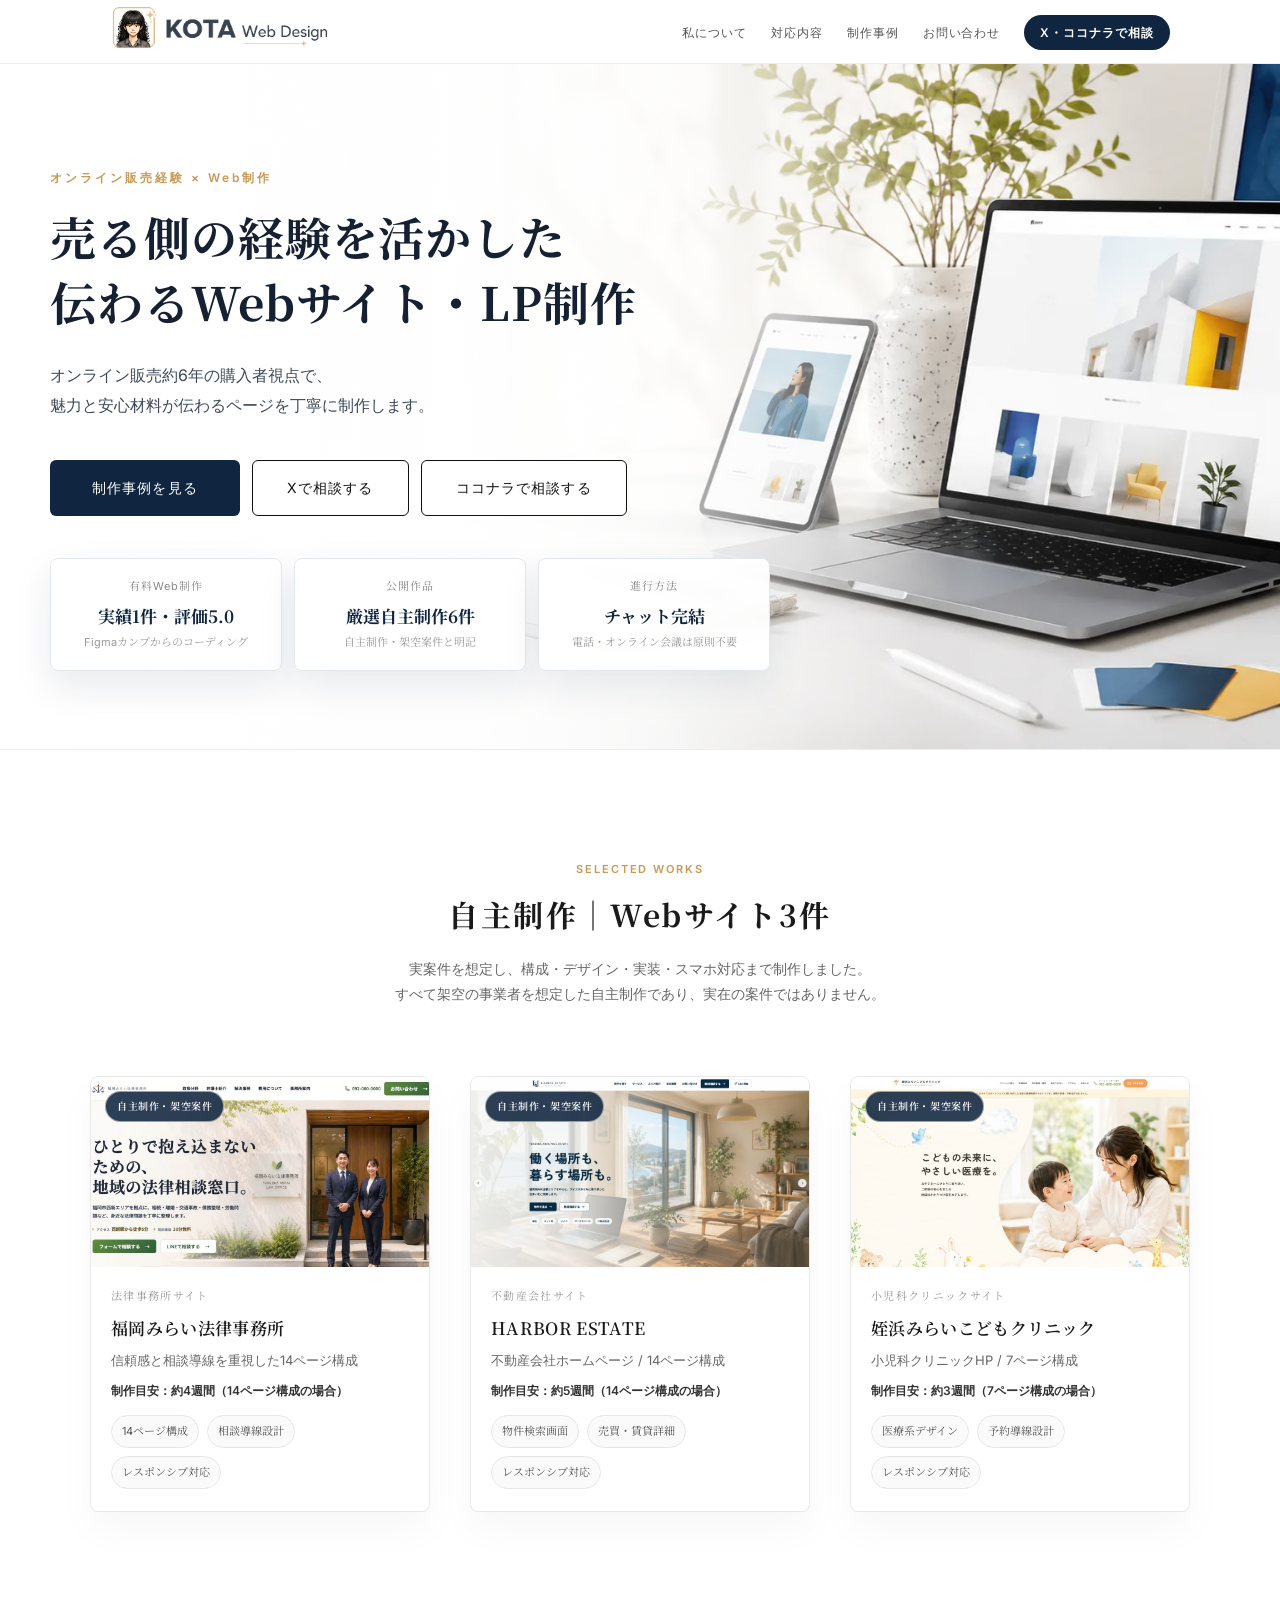
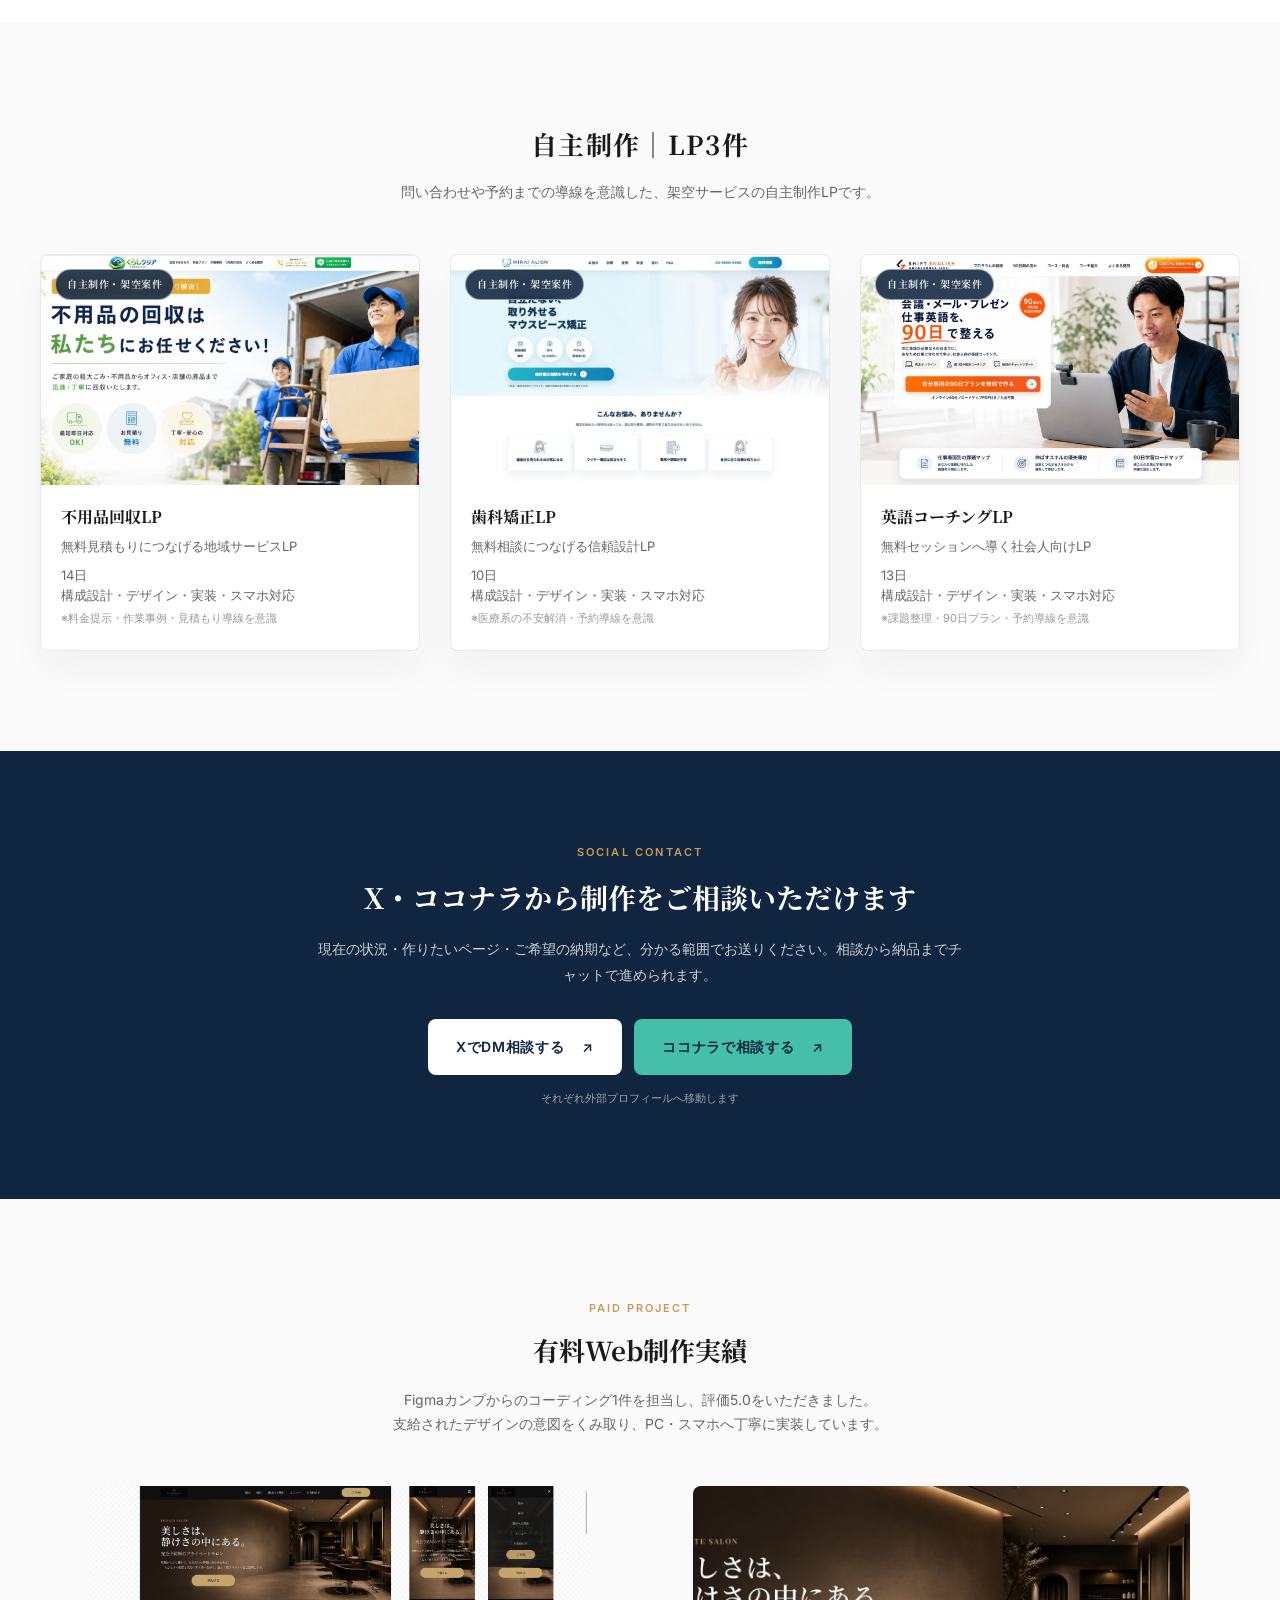
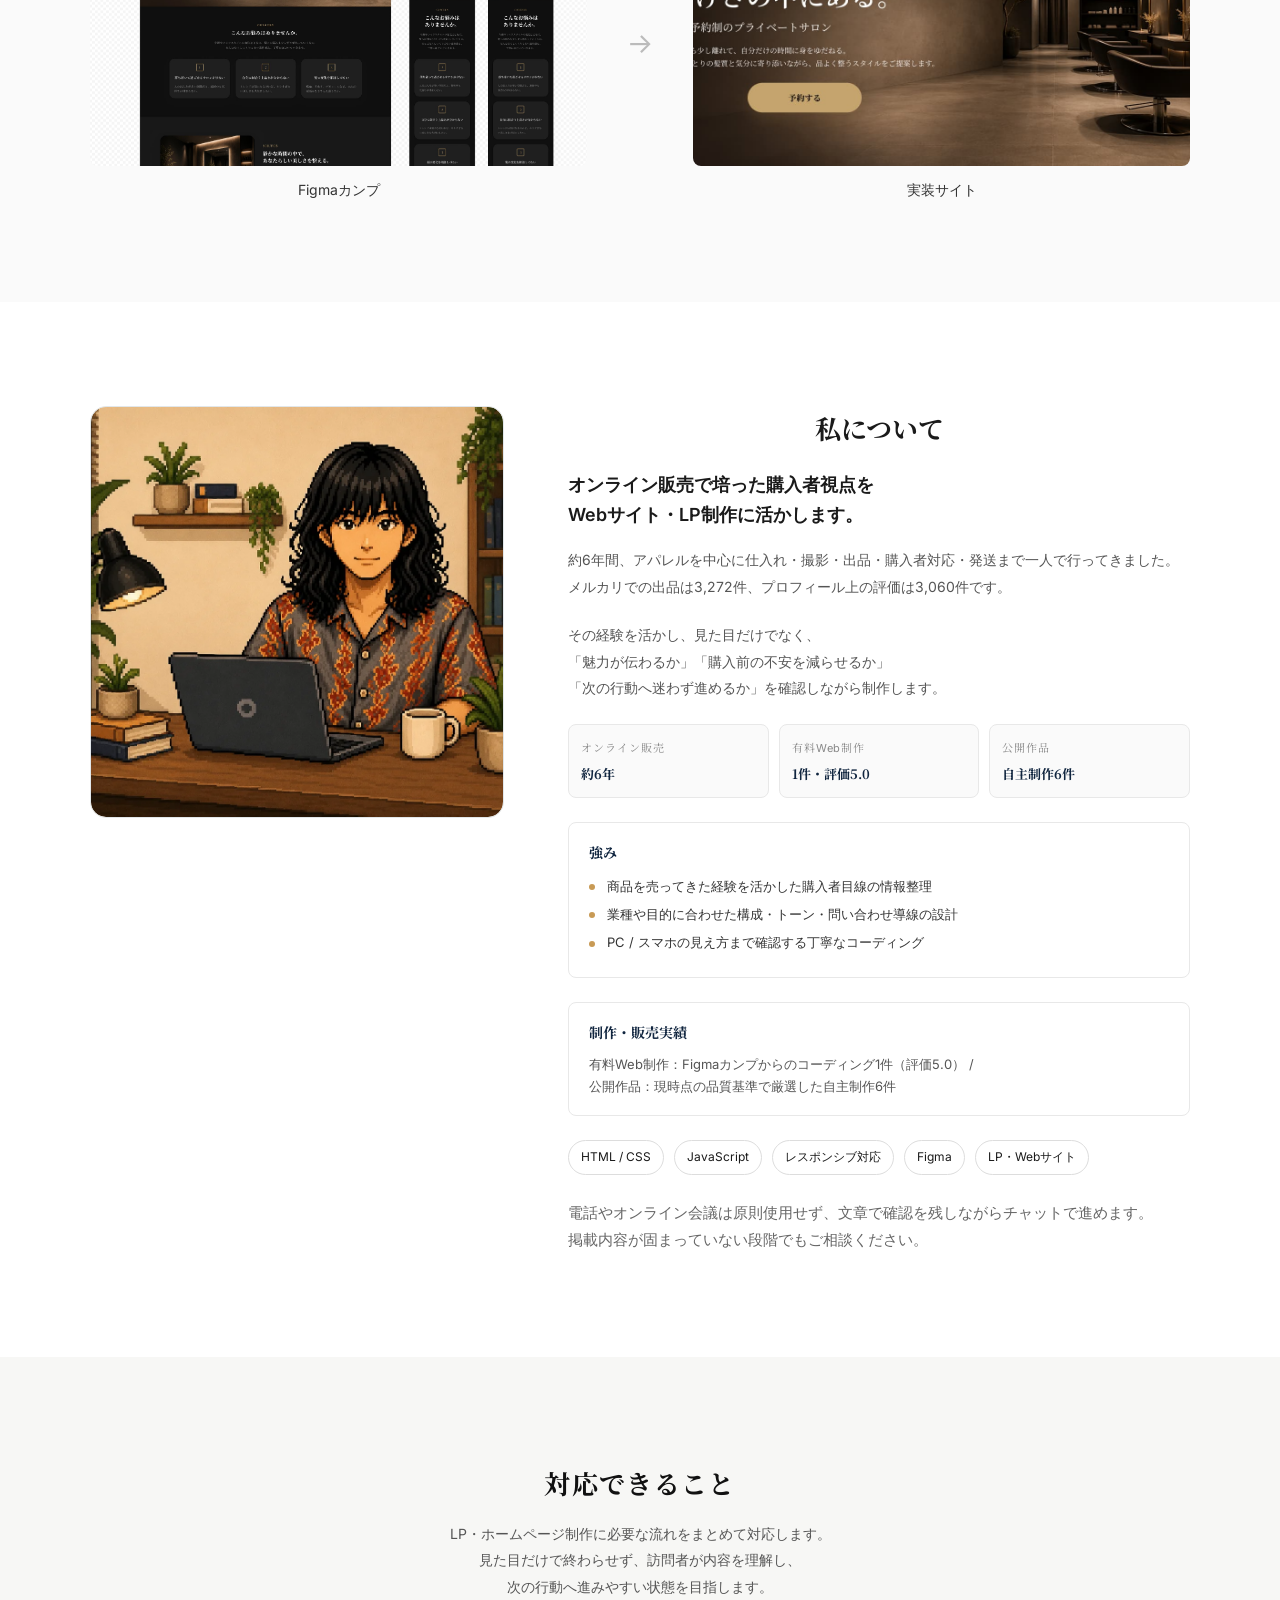
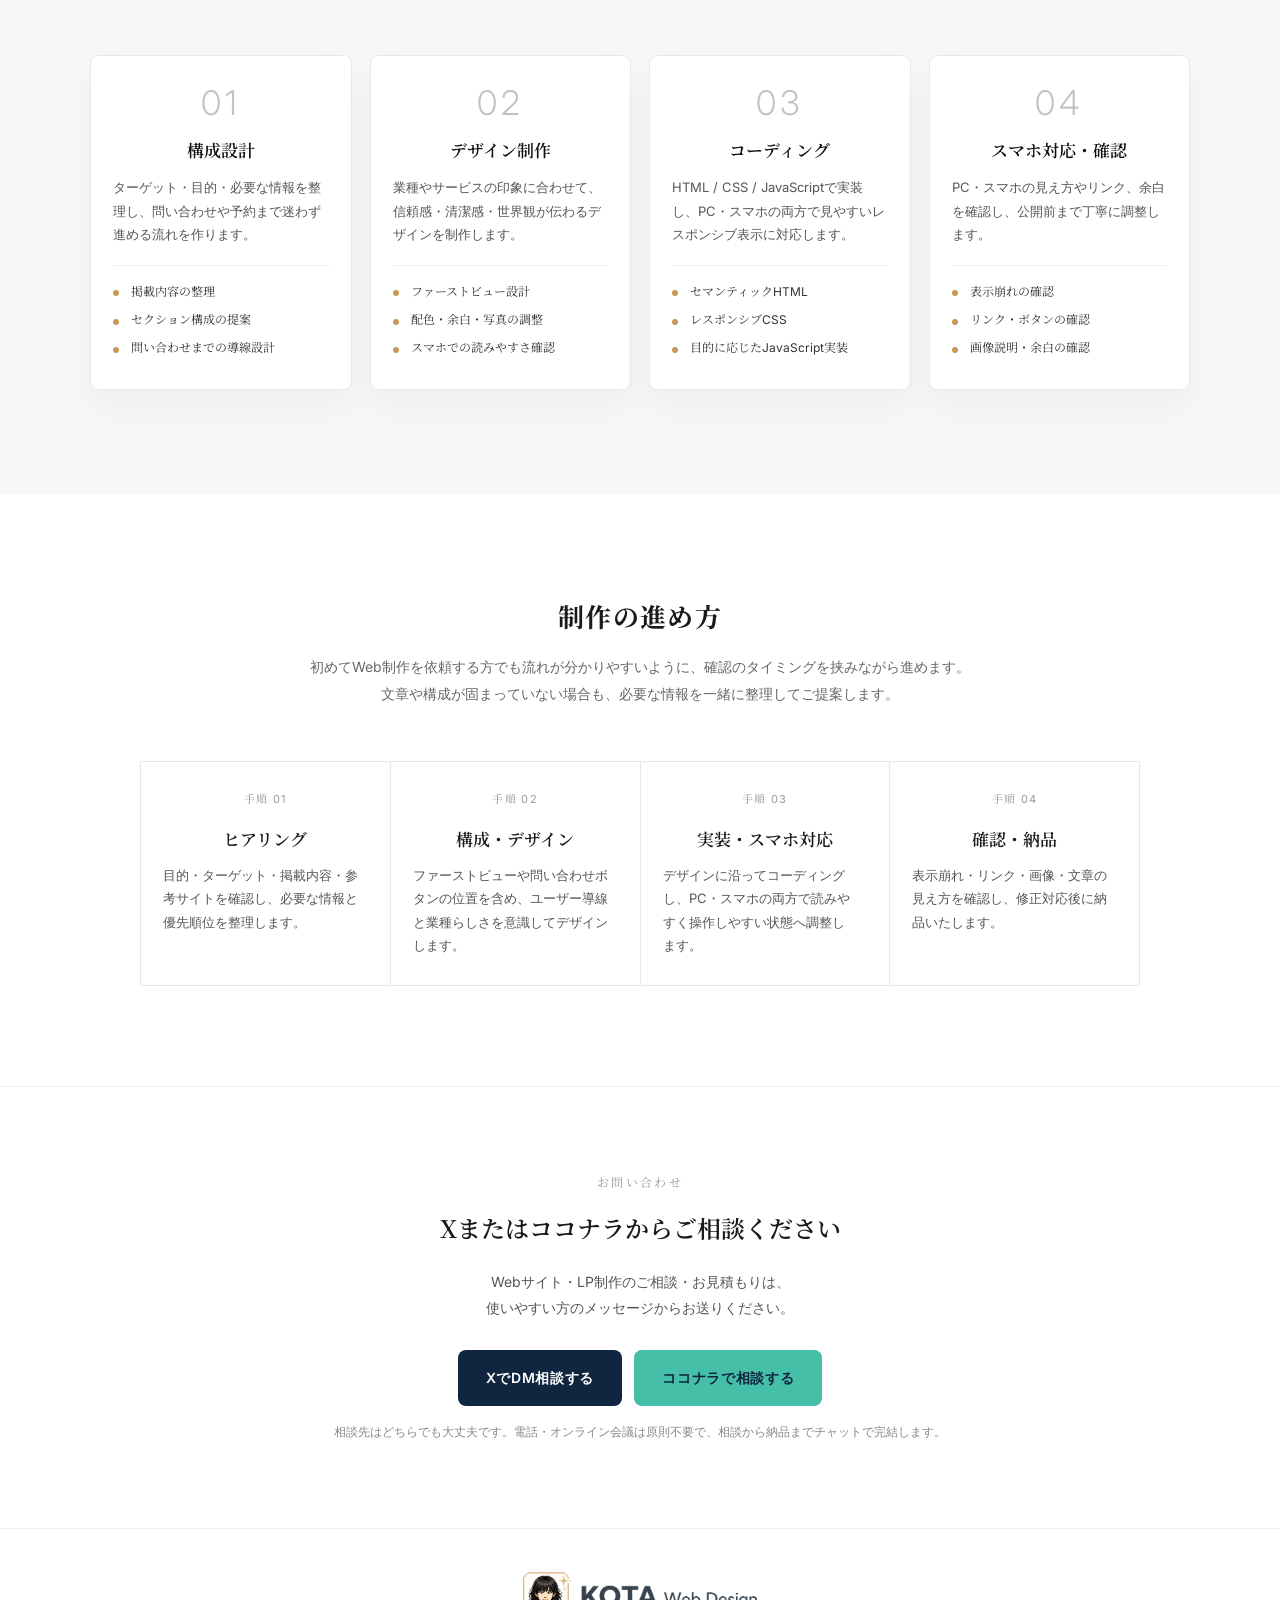
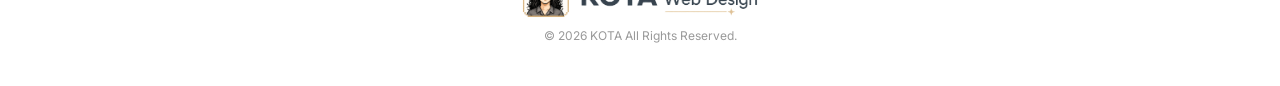
==== commit 24769487: "Add files via upload" ====
--- a/index.html
+++ b/index.html
@@ -1,511 +1,644 @@
-<!DOCTYPE html>
+<!doctype html>
 <html lang="ja">
-
-<head>
-  <meta charset="UTF-8">
-  <meta name="viewport" content="width=device-width, initial-scale=1.0">
-
-  <!-- SEO -->
-  <title>LP制作ならKOTA Web Design｜構成設計・デザイン・コーディングまで対応</title>
-
-  <meta name="description" content="LP制作を中心に、構成設計からデザイン・コーディングまで対応。美容・教育・店舗サービスなど複数ジャンルの制作例を掲載しています。クラウドワークスからご相談可能です。">
-
-  <!-- OGP（SNSシェア用） -->
-  <meta property="og:title" content="KOTA Web Design｜LP制作ポートフォリオ">
-  <meta property="og:description" content="構成設計から実装まで対応するLP制作ポートフォリオ。美容・教育・店舗サービスなど複数ジャンルの制作例を掲載しています。">
-  <meta property="og:type" content="website">
-  <meta property="og:url" content="https://kota-web-design.github.io/kota-web-design-portfolio/">
-  <meta property="og:image" content="https://kota-web-design.github.io/kota-web-design-portfolio/img/ogp.jpg">
-
-  <!-- Twitter -->
-  <meta name="twitter:card" content="summary_large_image">
-
-  <!-- CSS -->
-  <link rel="stylesheet" href="style.css">
-
-  <!-- フォント -->
-  <link rel="preconnect" href="https://fonts.googleapis.com">
-  <link rel="preconnect" href="https://fonts.gstatic.com" crossorigin>
-
-  <link href="https://fonts.googleapis.com/css2?family=Inter:wght@300;400;500;600&amp;family=Noto+Serif+JP:wght@400;500&amp;display=swap" rel="stylesheet">
-
-  <!-- ファビコン -->
-<link rel="icon" href="img/favicon.ico" sizes="64x64" type="image/x-icon">
-</head>
-<body>
-
-<header class="header">
-  <div class="header__inner">
-
-    <!-- ロゴ -->
-    <p class="header__logo">
-      <a href="index.html">KOTA Web Design</a>
-    </p>
-
-    <!-- ハンバーガー -->
-    <button class="header__toggle" aria-label="メニュー開閉">
-      <span></span>
-      <span></span>
-      <span></span>
-    </button>
-
-    <!-- ナビ -->
-    <nav class="header__nav" aria-label="グローバルナビゲーション">
-      <ul>
-        <li><a href="#about">ABOUT</a></li>
-        <li><a href="#service">SERVICE</a></li>
-        <li><a href="#works">WORKS</a></li>
-        <li><a href="#contact">CONTACT</a></li>
-      </ul>
-    </nav>
-
-  </div>
-</header>
-
-  <main>
-
-
-<section class="fv">
-
-  <div class="fv__inner">
-
-    <p class="fv__lead">CROWDWORKS LP CREATOR PORTFOLIO</p>
-
-    <h1 class="fv__title">
-      予約・問い合わせに<br>
-      つなげるLP制作
-    </h1>
-
-    <p class="fv__text">
-      構成設計・デザイン・HTML/CSSコーディング・スマホ対応まで、<br class="pc-only">
-      ユーザー導線を意識して丁寧に制作いたします。
-    </p>
-
-    <div class="fv__cta">
-      <a href="https://crowdworks.jp/public/employees/6791425?ref=login_header"
-         class="btn-primary"
-         target="_blank"
-         rel="noopener noreferrer">
-        クラウドワークスで相談する
-    </a>
-
-      <a href="#works" class="btn-secondary">
-        制作事例を見る
-      </a>
-    </div>
-
-    <ul class="fv__points" aria-label="対応内容の概要">
-      <li>
-        <span>LP制作</span>
-        <strong>15件以上</strong>
-        <small>自主制作含む</small>
-      </li>
-      <li>
-        <span>対応範囲</span>
-        <strong>構成・デザイン・実装</strong>
-        <small>一貫対応</small>
-      </li>
-      <li>
-        <span>制作目安</span>
-        <strong>7〜10日</strong>
-        <small>内容により調整</small>
-      </li>
-    </ul>
-
-  </div>
-</section>
-
-<!-- About -->
-
-<section id="about" class="about">
-  <div class="about__inner">
-
-    <!-- 左：イラスト -->
-    <div class="about__img">
-      <img src="img/profile.png" alt="KOTA Web Design こうたのプロフィールイラスト" loading="lazy">
-    </div>
-
-    
-
-    <!-- 右：テキスト -->
-    <div class="about__content">
-
-      <h2 class="about__title">ABOUT / 私について</h2>
-
-      <p class="about__lead">
-        LP制作を中心に、<br class="sp-only">構成から公開前の確認まで対応しています。
-      </p>
-
-      <p class="about__text">
-        Webデザイナーとして、LP制作を中心に活動しています。<br>
-        見た目を整えるだけでなく、初めて訪れたユーザーが内容を理解し、問い合わせや予約まで進みやすい構成を意識して制作しています。<br><br>
-
-        Figmaなどのデザインカンプをもとにしたコーディングにも対応しており、<br>
-        デザインの意図を汲み取りながら、スマホでも崩れにくい実装を心がけています。<br><br>
-
-        美容・カフェ・アパレル・スクール・婚活など複数ジャンルの制作例があり、<br class="pc-only">
-        案件内容に近い事例を見ながらご相談いただけます。
-      </p>
-
-      <!-- 強み -->
-      <div class="about__strength">
-        <h3>強み</h3>
-        <ul>
-          <li>ユーザー心理に沿ったLP構成設計</li>
-          <li>業種に合わせたトーン設計</li>
-          <li>進捗共有をしながらの丁寧な制作</li>
-        </ul>
+  <head>
+    <meta charset="UTF-8" />
+    <meta name="viewport" content="width=device-width, initial-scale=1.0" />
+
+    <!-- SEO -->
+    <title>SNSから相談できるWebサイト・LP制作｜KOTA Web Design</title>
+
+    <meta
+      name="description"
+      content="オンライン販売約6年の経験を活かすWeb制作者。XのDM・ココナラから、WebサイトやLPの制作をチャットで相談できます。"
+    />
+
+    <!-- OGP（SNSシェア用） -->
+    <meta
+      property="og:title"
+      content="KOTA Web Design｜X・ココナラから相談できるWeb制作"
+    />
+    <meta
+      property="og:description"
+      content="オンライン販売約6年の購入者視点を活かすWeb制作者。XのDM・ココナラから、WebサイトやLPの制作を相談できます。"
+    />
+    <meta property="og:type" content="website" />
+    <meta
+      property="og:url"
+      content="https://kota-web-design.github.io/kota-design-lab/"
+    />
+    <meta
+      property="og:image"
+      content="https://kota-web-design.github.io/kota-design-lab/img/ogp-portfolio-20260713.jpg"
+    />
+    <meta property="og:image:width" content="1200" />
+    <meta property="og:image:height" content="630" />
+
+    <!-- Twitter -->
+    <meta name="twitter:card" content="summary_large_image" />
+    <meta
+      name="twitter:image"
+      content="https://kota-web-design.github.io/kota-design-lab/img/ogp-portfolio-20260713.jpg"
+    />
+
+    <!-- CSS -->
+    <link rel="stylesheet" href="style.css?v=20260722-8" />
+
+    <!-- FV background -->
+    <link
+      rel="preload"
+      as="image"
+      href="img/fv-web-production-desktop.webp"
+      type="image/webp"
+      media="(min-width: 769px)"
+    />
+    <link
+      rel="preload"
+      as="image"
+      href="img/fv-web-production-mobile-v2.webp"
+      type="image/webp"
+      media="(max-width: 768px)"
+    />
+
+    <!-- フォント -->
+    <link rel="preconnect" href="https://fonts.googleapis.com" />
+    <link rel="preconnect" href="https://fonts.gstatic.com" crossorigin />
+
+    <link
+      href="https://fonts.googleapis.com/css2?family=Inter:wght@300;400;500;600&amp;family=Noto+Serif+JP:wght@400;500&amp;display=swap"
+      rel="stylesheet"
+    />
+
+    <!-- ファビコン -->
+    <link rel="icon" href="img/favicon.ico" sizes="64x64" type="image/x-icon" />
+  </head>
+  <body>
+    <header class="header">
+      <div class="header__inner">
+        <!-- ロゴ -->
+        <p class="header__logo">
+          <a href="index.html" aria-label="KOTA Web Design トップページ">
+            <picture class="header__brand-picture">
+              <source media="(max-width: 768px)" srcset="img/kota-logo-sp.png" />
+              <img src="img/kota-logo-wordmark.png" alt="" width="1200" height="254" />
+            </picture>
+            <span class="header__brand-label">KOTA Web Design</span>
+          </a>
+        </p>
+
+        <!-- ハンバーガー -->
+        <button
+          class="header__toggle"
+          type="button"
+          aria-label="メニューを開く"
+          aria-expanded="false"
+          aria-controls="globalNav"
+        >
+          <span></span>
+          <span></span>
+          <span></span>
+        </button>
+
+        <!-- ナビ -->
+        <nav
+          class="header__nav"
+          id="globalNav"
+          aria-label="グローバルナビゲーション"
+        >
+          <ul>
+            <li><a href="#about">私について</a></li>
+            <li><a href="#service">対応内容</a></li>
+            <li><a href="#works">制作事例</a></li>
+            <li><a href="#contact">お問い合わせ</a></li>
+            <li class="header__cta-item">
+              <a class="header__cta-link" href="#contact">X・ココナラで相談</a>
+            </li>
+          </ul>
+        </nav>
       </div>
-
-      <!-- 実績 -->
-      <div class="about__data">
-        <h3>実績</h3>
-        <p>自主制作を含むLP制作：15件以上 / 美容・教育・店舗サービス系など対応</p>
+    </header>
+
+    <main>
+      <section class="fv">
+        <div class="fv__inner">
+          <p class="fv__lead">オンライン販売経験 × Web制作</p>
+
+          <h1 class="fv__title">
+            <span class="fv__title-line">売る側の経験を活かした</span>
+            <span class="fv__title-line">伝わるWebサイト・LP制作</span>
+          </h1>
+
+          <p class="fv__text">
+            <span class="fv__text-line">オンライン販売約6年の購入者視点で、</span>
+            <span class="fv__text-line">魅力と安心材料が伝わるページを<br class="sp-only">丁寧に制作します。</span>
+          </p>
+
+          <div class="fv__cta">
+            <a href="#works" class="btn-primary"> 制作事例を見る </a>
+
+            <a href="https://x.com/kota_webdesign0" target="_blank" rel="noopener noreferrer" class="btn-secondary btn-x"> Xで相談する </a>
+
+            <a href="https://coconala.com/users/5870735" target="_blank" rel="noopener noreferrer" class="btn-secondary btn-coconala"> ココナラで相談する </a>
+          </div>
+
+          <ul class="fv__points" aria-label="対応内容の概要">
+            <li>
+              <span>有料Web制作</span>
+              <strong>実績1件・評価5.0</strong>
+              <small>Figmaカンプからのコーディング</small>
+            </li>
+            <li>
+              <span>公開作品</span>
+              <strong>厳選自主制作6件</strong>
+              <small>自主制作・架空案件と明記</small>
+            </li>
+            <li>
+              <span>進行方法</span>
+              <strong>チャット完結</strong>
+              <small>電話・オンライン会議は原則不要</small>
+            </li>
+          </ul>
+        </div>
+      </section>
+
+      <!-- 制作事例 -->
+      <section id="works" class="works">
+        <div class="works__inner">
+          <p class="works__eyebrow">SELECTED WORKS</p>
+          <h2 class="works__title">自主制作｜Webサイト3件</h2>
+
+          <p class="works__lead">
+            実案件を想定し、構成・デザイン・実装・スマホ対応<br class="sp-only">まで制作しました。<br>
+            すべて架空の事業者を想定した自主制作であり、<br class="sp-only">実在の案件ではありません。
+          </p>
+
+          <div class="works__grid">
+            <!-- 法律事務所サイト -->
+            <a href="work-law.html" class="works__card works__card--featured">
+              <div class="works__img">
+                <span class="project-badge">自主制作・架空案件</span>
+                <img
+                  src="img/work-law.jpg"
+                  alt="法律事務所サイト制作事例"
+                  loading="lazy"
+                  width="1200"
+                  height="630"
+                />
+                <span class="works__link">詳細を見る →</span>
+              </div>
+              <div class="works__info">
+                <span class="works__category">法律事務所サイト</span>
+                <h3>福岡みらい法律事務所</h3>
+                <p>信頼感と相談導線を重視した14ページ構成</p>
+                <p class="works__period">制作目安：約4週間（14ページ構成の場合）</p>
+                <ul class="works__tags" aria-label="制作内容">
+                  <li>14ページ構成</li>
+                  <li>相談導線設計</li>
+                  <li>レスポンシブ対応</li>
+                </ul>
+              </div>
+            </a>
+
+            <!-- 不動産HP -->
+            <a
+              href="work-harbor-estate.html"
+              class="works__card works__card--featured"
+            >
+              <div class="works__img">
+                <span class="project-badge">自主制作・架空案件</span>
+                <img
+                  src="img/harbor-estate.jpg"
+                  alt="不動産会社ホームページ HARBOR ESTATEの制作事例"
+                  width="1889"
+                  height="1108"
+                  loading="lazy"
+                />
+                <span class="works__link">詳細を見る →</span>
+              </div>
+              <div class="works__info">
+                <span class="works__category">不動産会社サイト</span>
+                <h3>HARBOR ESTATE</h3>
+                <p>不動産会社ホームページ / 14ページ構成</p>
+                <p class="works__period">制作目安：約5週間（14ページ構成の場合）</p>
+                <ul class="works__tags" aria-label="制作内容">
+                  <li>物件検索画面</li>
+                  <li>売買・賃貸詳細</li>
+                  <li>レスポンシブ対応</li>
+                </ul>
+              </div>
+            </a>
+
+            <!-- 小児科クリニックHP -->
+            <a
+              href="work-pediatric-clinic.html"
+              class="works__card works__card--featured"
+            >
+              <div class="works__img">
+                <span class="project-badge">自主制作・架空案件</span>
+                <img
+                  src="img/work-pediatric-clinic-20260710.jpg"
+                  alt="小児科クリニックホームページ 姪浜みらいこどもクリニックの制作事例"
+                  loading="lazy"
+                  width="1200"
+                  height="630"
+                />
+                <span class="works__link">詳細を見る →</span>
+              </div>
+              <div class="works__info">
+                <span class="works__category">小児科クリニックサイト</span>
+                <h3>姪浜みらいこどもクリニック</h3>
+                <p>小児科クリニックHP / 7ページ構成</p>
+                <p class="works__period">制作目安：約3週間（7ページ構成の場合）</p>
+                <ul class="works__tags" aria-label="制作内容">
+                  <li>医療系デザイン</li>
+                  <li>予約導線設計</li>
+                  <li>レスポンシブ対応</li>
+                </ul>
+              </div>
+            </a>
+          </div>
+        </div>
+      </section>
+
+      <!-- LP projects -->
+
+      <section class="lp">
+        <div class="lp__inner">
+          <h2 class="lp__title">自主制作｜LP3件</h2>
+
+          <p class="lp__lead">
+            問い合わせや予約までの導線を意識した、<br class="sp-only">架空サービスの自主制作LPです。
+          </p>
+
+          <div class="lp__grid">
+            <!-- 不用品回収 -->
+            <a href="lp-kurashi-clear.html" class="lp__card">
+              <div class="lp__img">
+                <span class="project-badge">自主制作・架空案件</span>
+                <img
+                  src="img/lp-kurashi-clear-20260717.jpg"
+                  alt="不用品回収LP くらしクリアの制作事例"
+                  width="1400"
+                  height="776"
+                  loading="lazy"
+                />
+              </div>
+              <div class="lp__info">
+                <h3>不用品回収LP</h3>
+                <p>無料見積もりにつなげる地域サービスLP</p>
+                <p class="lp__meta">
+                  14日<br />
+                  構成設計・デザイン・実装・スマホ対応<br />
+                  <span class="lp__note">※料金提示・作業事例・見積もり導線を意識</span>
+                </p>
+              </div>
+            </a>
+
+            <!-- 歯科矯正 -->
+            <a href="lp-dental.html" class="lp__card">
+              <div class="lp__img">
+                <span class="project-badge">自主制作・架空案件</span>
+                <img
+                  src="img/lp-dental.jpg"
+                  alt="歯科矯正LP制作事例"
+                  width="1200"
+                  height="630"
+                  loading="lazy"
+                />
+              </div>
+              <div class="lp__info">
+                <h3>歯科矯正LP</h3>
+                <p>無料相談につなげる信頼設計LP</p>
+                <p class="lp__meta">
+                  10日<br />
+                  構成設計・デザイン・実装・スマホ対応<br />
+                  <span class="lp__note">※医療系の不安解消・予約導線を意識</span>
+                </p>
+              </div>
+            </a>
+
+            <!-- 英語コーチング -->
+            <a href="lp-shift-english.html" class="lp__card">
+              <div class="lp__img">
+                <span class="project-badge">自主制作・架空案件</span>
+                <img
+                  src="img/lp-shift-english-20260717.jpg"
+                  alt="英語コーチングLP SHIFT ENGLISHの制作事例"
+                  width="1400"
+                  height="792"
+                  loading="lazy"
+                />
+              </div>
+              <div class="lp__info">
+                <h3>英語コーチングLP</h3>
+                <p>無料セッションへ導く社会人向けLP</p>
+                <p class="lp__meta">
+                  13日<br />
+                  構成設計・デザイン・実装・スマホ対応<br />
+                  <span class="lp__note">※課題整理・90日プラン・予約導線を意識</span>
+                </p>
+              </div>
+            </a>
+
+          </div>
+        </div>
+      </section>
+
+      <section class="portfolio-cta" aria-labelledby="portfolioCtaTitle">
+        <div class="portfolio-cta__inner">
+          <p class="portfolio-cta__label">SOCIAL CONTACT</p>
+          <h2 id="portfolioCtaTitle">X・ココナラから<br class="sp-only">制作をご相談いただけます</h2>
+          <p>現在の状況・作りたいページ・ご希望の納期など、分かる範囲でお送りください。<br class="sp-only">相談から納品までチャットで進められます。</p>
+          <div class="social-cta social-cta--dark" aria-label="相談先を選ぶ">
+            <a href="https://x.com/kota_webdesign0" target="_blank" rel="noopener noreferrer" class="portfolio-cta__button">XでDM相談する <span aria-hidden="true">↗</span></a>
+            <a href="https://coconala.com/users/5870735" target="_blank" rel="noopener noreferrer" class="portfolio-cta__button portfolio-cta__button--coconala">ココナラで相談する <span aria-hidden="true">↗</span></a>
+          </div>
+          <small>それぞれ外部プロフィールへ移動します</small>
+        </div>
+      </section>
+
+      <!-- 有料Web制作実績 -->
+
+      <section class="flow">
+        <div class="flow__inner">
+          <p class="flow__eyebrow">PAID PROJECT</p>
+          <h2 class="flow__title">有料Web制作実績</h2>
+
+          <p class="flow__lead">
+            Figmaカンプからのコーディング1件を担当し、評価5.0をいただきました。<br>
+            支給されたデザインの意図をくみ取り、PC・スマホへ丁寧に実装しています。
+          </p>
+
+          <div class="flow__grid">
+            <!-- Figma -->
+            <a
+              href="https://www.figma.com/design/ngQsk5LCOFToqk7Y4QgtPi/portfolio-hair-salon?m=auto&t=NcgxtEszSoe4qUZQ-6"
+              target="_blank"
+              rel="noopener noreferrer"
+              class="flow__card"
+            >
+              <div class="flow__img">
+                <img
+                  src="img/figma-sample.jpg"
+                  alt="Figmaデザインカンプ"
+                  width="2850"
+                  height="1708"
+                  loading="lazy"
+                />
+              </div>
+              <p class="flow__label">Figmaカンプ</p>
+            </a>
+
+            <div class="flow__arrow">→</div>
+
+            <!-- コーディング -->
+            <a
+              href="https://kota-web-design.github.io/salon-prive-lp/"
+              target="_blank"
+              rel="noopener noreferrer"
+              class="flow__card"
+            >
+              <div class="flow__img">
+                <img
+                  src="img/code-sample.jpg"
+                  alt="コーディング実装サイト"
+                  width="1440"
+                  height="614"
+                  loading="lazy"
+                />
+              </div>
+              <p class="flow__label">実装サイト</p>
+            </a>
+          </div>
+        </div>
+      </section>
+
+      <!-- About -->
+
+      <section id="about" class="about">
+        <div class="about__inner">
+          <!-- 左：KOTAのイメージイラスト -->
+          <div class="about__img">
+            <img
+              src="img/about-kota-pixel.webp"
+              alt="パソコンでWeb制作をするKOTAのイメージイラスト"
+              width="1200"
+              height="900"
+              loading="lazy"
+            />
+          </div>
+
+          <!-- 右：テキスト -->
+          <div class="about__content">
+            <h2 class="about__title">私について</h2>
+
+            <p class="about__lead">
+              <span class="about__lead-line">オンライン販売で培った購入者視点を</span>
+              <span class="about__lead-line">Webサイト・LP制作に活かします。</span>
+            </p>
+
+            <p class="about__text">
+              <span class="about__text-line">約6年間、アパレルを中心に仕入れ・撮影・出品・購入者対応・発送まで一人で行ってきました。</span>
+              <span class="about__text-line">メルカリでの出品は3,272件、プロフィール上の評価は3,060件です。</span>
+            </p>
+            <p class="about__text">
+              <span class="about__text-line">その経験を活かし、見た目だけでなく、</span>
+              <span class="about__text-line">「魅力が伝わるか」「購入前の不安を減らせるか」</span>
+              <span class="about__text-line">「次の行動へ迷わず進めるか」を確認しながら制作します。</span>
+            </p>
+
+            <div class="about__summary" aria-label="対応内容の要約">
+              <div>
+                <span>オンライン販売</span>
+                <strong>約6年</strong>
+              </div>
+              <div>
+                <span>有料Web制作</span>
+                <strong>1件・評価5.0</strong>
+              </div>
+              <div>
+                <span>公開作品</span>
+                <strong>自主制作6件</strong>
+              </div>
+            </div>
+
+            <!-- 強み -->
+            <div class="about__strength">
+              <h3>強み</h3>
+              <ul>
+                <li>商品を売ってきた経験を活かした購入者目線の情報整理</li>
+                <li>業種や目的に合わせた構成・トーン・問い合わせ導線の設計</li>
+                <li>PC / スマホの見え方まで確認する丁寧なコーディング</li>
+              </ul>
+            </div>
+
+            <!-- 実績 -->
+            <div class="about__data">
+              <h3>制作・販売実績</h3>
+              <p>
+                有料Web制作：Figmaカンプからのコーディング1件（評価5.0） /<br>
+                公開作品：現時点の品質基準で厳選した自主制作6件
+              </p>
+            </div>
+
+            <!-- スキル -->
+            <ul class="about__skills">
+              <li>HTML / CSS</li>
+              <li>JavaScript</li>
+              <li>レスポンシブ対応</li>
+              <li>Figma</li>
+              <li>LP・Webサイト</li>
+            </ul>
+
+            <!-- スタンス -->
+            <p class="about__note">
+              電話やオンライン会議は原則使用せず、文章で確認を残しながらチャットで進めます。<br>掲載内容が固まっていない段階でもご相談ください。
+            </p>
+          </div>
+        </div>
+      </section>
+
+      <!-- Service -->
+
+      <section id="service" class="service">
+        <div class="service__inner">
+          <h2 class="service__title">対応できること</h2>
+
+          <p class="service__lead">
+            LP・ホームページ制作に必要な流れをまとめて対応します。<br>
+            見た目だけで終わらせず、訪問者が内容を理解し、<br class="br-sp">次の行動へ進みやすい状態を目指します。
+          </p>
+
+          <div class="service__grid">
+            <div class="service__card">
+              <span class="service__num">01</span>
+              <h3>構成設計</h3>
+              <p>
+                ターゲット・目的・必要な情報を整理し、問い合わせや予約まで迷わず進める流れを作ります。
+              </p>
+              <ul class="service__points">
+                <li>掲載内容の整理</li>
+                <li>セクション構成の提案</li>
+                <li>問い合わせまでの導線設計</li>
+              </ul>
+            </div>
+
+            <div class="service__card">
+              <span class="service__num">02</span>
+              <h3>デザイン制作</h3>
+              <p>
+                業種やサービスの印象に合わせて、信頼感・清潔感・世界観が伝わるデザインを制作します。
+              </p>
+              <ul class="service__points">
+                <li>ファーストビュー設計</li>
+                <li>配色・余白・写真の調整</li>
+                <li>スマホでの読みやすさ確認</li>
+              </ul>
+            </div>
+
+            <div class="service__card">
+              <span class="service__num">03</span>
+              <h3>コーディング</h3>
+              <p>
+                HTML / CSS /
+                JavaScriptで実装し、PC・スマホの両方で見やすいレスポンシブ表示に対応します。
+              </p>
+              <ul class="service__points">
+                <li>セマンティックHTML</li>
+                <li>レスポンシブCSS</li>
+                <li>目的に応じたJavaScript実装</li>
+              </ul>
+            </div>
+
+            <div class="service__card">
+              <span class="service__num">04</span>
+              <h3>スマホ対応・確認</h3>
+              <p>
+                PC・スマホの見え方やリンク、余白を確認し、公開前まで丁寧に調整します。
+              </p>
+              <ul class="service__points">
+                <li>表示崩れの確認</li>
+                <li>リンク・ボタンの確認</li>
+                <li>画像説明・余白の確認</li>
+              </ul>
+            </div>
+          </div>
+        </div>
+      </section>
+
+      <!-- Process -->
+
+      <section class="process">
+        <div class="process__inner">
+          <h2 class="process__title">制作の進め方</h2>
+
+          <p class="process__lead">
+            初めてWeb制作を依頼する方でも流れが分かりやすいように、確認のタイミングを挟みながら進めます。<br>
+            文章や構成が固まっていない場合も、必要な情報を一緒に整理してご提案します。
+          </p>
+
+          <div class="process__list">
+            <div class="process__item">
+              <span>手順 01</span>
+              <h3>ヒアリング</h3>
+              <p>
+                目的・ターゲット・掲載内容・参考サイトを確認し、必要な情報と優先順位を整理します。
+              </p>
+            </div>
+
+            <div class="process__item">
+              <span>手順 02</span>
+              <h3>構成・デザイン</h3>
+              <p>
+                ファーストビューや問い合わせボタンの位置を含め、ユーザー導線と業種らしさを意識してデザインします。
+              </p>
+            </div>
+
+            <div class="process__item">
+              <span>手順 03</span>
+              <h3>実装・スマホ対応</h3>
+              <p>
+                デザインに沿ってコーディングし、PC・スマホの両方で読みやすく操作しやすい状態へ調整します。
+              </p>
+            </div>
+
+            <div class="process__item">
+              <span>手順 04</span>
+              <h3>確認・納品</h3>
+              <p>
+                表示崩れ・リンク・画像・文章の見え方を確認し、修正対応後に納品いたします。
+              </p>
+            </div>
+          </div>
+        </div>
+      </section>
+
+      <!-- Contact -->
+      <section id="contact" class="contact">
+        <div class="contact__inner">
+          <p class="contact__label">お問い合わせ</p>
+          <h2 class="contact__title">Xまたはココナラからご相談ください</h2>
+          <p class="contact__text">
+            <span class="contact__line">Webサイト・LP制作のご相談・お見積もりは、</span>
+            <span class="contact__line">使いやすい方のメッセージからお送りください。</span>
+          </p>
+          <div class="social-cta" aria-label="相談先を選ぶ">
+            <a class="contact__button contact__button--x" href="https://x.com/kota_webdesign0" target="_blank" rel="noopener noreferrer">XでDM相談する</a>
+            <a class="contact__button contact__button--coconala" href="https://coconala.com/users/5870735" target="_blank" rel="noopener noreferrer">ココナラで相談する</a>
+          </div>
+          <p class="contact__note">相談先はどちらでも大丈夫です。電話・オンライン会議は原則不要で、相談から納品までチャットで完結します。</p>
+        </div>
+      </section>
+    </main>
+
+    <!-- Footer -->
+    <footer class="footer">
+      <div class="footer__inner">
+        <p class="footer__name"><img src="img/kota-logo-wordmark.png" alt="KOTA Web Design" width="1200" height="254" /></p>
+
+        <p class="footer__copy">© 2026 KOTA All Rights Reserved.</p>
       </div>
-
-      <!-- スキル -->
-      <ul class="about__skills">
-        <li>HTML / CSS</li>
-        <li>JavaScript</li>
-        <li>Responsive</li>
-        <li>Figma</li>
-        <li>LP Design</li>
-      </ul>
-
-        <!-- スタンス -->
-      <p class="about__note">
-        ご相談段階でも、目的や必要な情報を整理しながら進めます。
-      </p>
-
-    </div>
-    
-
-  </div>
-
-</section>
-
-<!-- Service -->
-
-<section id="service" class="service">
-  <div class="service__inner">
-
-    <h2 class="service__title">SERVICE / 対応できること</h2>
-
-    <p class="service__lead">
-      LP制作に必要な流れをまとめて対応します。<br class="pc-only">
-      「何を載せるべきか分からない」という段階からでもご相談可能です。
-    </p>
-
-    <div class="service__grid">
-      <div class="service__card">
-        <span class="service__num">01</span>
-        <h3>構成設計</h3>
-        <p>ターゲット・目的・必要な情報を整理し、問い合わせや予約まで迷わず進める流れを作ります。</p>
-      </div>
-
-      <div class="service__card">
-        <span class="service__num">02</span>
-        <h3>デザイン制作</h3>
-        <p>業種やサービスの印象に合わせて、信頼感・清潔感・世界観が伝わるデザインを制作します。</p>
-      </div>
-
-      <div class="service__card">
-        <span class="service__num">03</span>
-        <h3>コーディング</h3>
-        <p>HTML / CSS / JavaScriptで実装し、PC・スマホの両方で見やすいレスポンシブ表示に対応します。</p>
-      </div>
-
-      <div class="service__card">
-        <span class="service__num">04</span>
-        <h3>修正・確認</h3>
-        <p>制作途中の確認を挟みながら、認識のズレを減らして納品まで丁寧に進めます。</p>
-      </div>
-    </div>
-
-  </div>
-</section>
-
-
-<!-- Design to coding -->
-
-<section class="flow">
-  <div class="flow__inner">
-
-    <h2 class="flow__title">DESIGN → CODING</h2>
-
-    <p class="flow__lead">
-      デザインカンプから忠実に<br class="sp-only">コーディングまで対応可能です
-    </p>
-
-    <div class="flow__grid">
-
-      <!-- Figma -->
-      <a href="https://www.figma.com/design/ngQsk5LCOFToqk7Y4QgtPi/portfolio-hair-salon?m=auto&t=NcgxtEszSoe4qUZQ-6">
-        <div class="flow__img">
-          <img src="img/figma-sample.jpg" alt="Figmaデザインカンプ" loading="lazy">
-        </div>
-        <p class="flow__label">Figma Design</p>
-      </a>
-
-      <div class="flow__arrow">→</div>
-
-      <!-- コーディング -->
-      <a href="https://kota-web-design.github.io/salon-prive-lp/" target="_blank" class="flow__card">
-        <div class="flow__img">
-          <img src="img/code-sample.jpg" alt="コーディング実装サイト" loading="lazy">
-        </div>
-        <p class="flow__label">Coding</p>
-      </a>
-
-    </div>
-
-  </div>
-</section>
-
-<!-- Works -->
-<section id="works" class="works">
-
-  <div class="works__inner">
-
-    <h2 class="works__title">WORKS</h2>
-
-    <p class="works__lead">
-      案件ジャンルに近い制作例を確認いただけます。<br class="sp-only">
-      各詳細ページから実際のデモサイトも閲覧できます。
-    </p>
-
-    <div class="works__grid">
-
-      <!-- 美容 -->
-      <a href="work-hair.html" class="works__card">
-        <div class="works__img">
-          <img src="img/work-hair.jpg" alt="美容室LP制作事例" loading="lazy">
-          <span class="works__link">詳細を見る →</span>
-        </div>
-        <div class="works__info">
-          <h3>美容室LP</h3>
-          <p>来店予約率を高める導線設計</p>
-        </div>
-      </a>
-
-      <!-- カフェ -->
-      <a href="work-cafe.html" class="works__card">
-        <div class="works__img">
-          <img src="img/work-cafe.jpg" alt="カフェLP制作事例" loading="lazy">
-          <span class="works__link">詳細を見る →</span>
-        </div>
-        <div class="works__info">
-          <h3>カフェLP</h3>
-          <p>世界観で来店意欲を高める設計</p>
-        </div>
-      </a>
-
-      <!-- アパレル -->
-      <a href="work-apparel.html" class="works__card">
-        <div class="works__img">
-          <img src="img/work-apparel.jpg" alt="アパレルLP制作事例" loading="lazy">
-          <span class="works__link">詳細を見る →</span>
-        </div>
-        <div class="works__info">
-          <h3>アパレルLP</h3>
-          <p>ブランド価値を最大化するビジュアル設計</p>
-        </div>
-      </a>
-
-    </div>
-
-  </div>
-
-</section>
-<!-- LP projects -->
-
-<section class="lp">
-  <div class="lp__inner">
-
-    <h2 class="lp__title">LP PROJECTS</h2>
-
-    <p class="lp__lead">
-      美容・サービス・教育など複数ジャンルの<br class="sp-only">LP制作例を掲載しています
-    </p>
-
-    <div class="lp__grid">
-
-   <!-- 美容クリニック -->
-<a href="lp-beauty-clinic.html" target="_blank" class="lp__card">
-  <div class="lp__img">
-    <img src="img/lp-clinic.jpg" alt="美容クリニックLP" loading="lazy">
-  </div>
-  <div class="lp__info">
-    <h3>美容クリニックLP</h3>
-    <p>
-      高単価でも選ばれる信頼設計LP
-    </p>
-
-    <p class="lp__meta">
-      7日<br>
-      （構成設計・デザイン・コーディング・レスポンシブ対応含む）<br>
-      <span class="lp__note">※内容に応じて柔軟に対応可能です</span>
-    </p>
-  </div>
-</a>
-
-      <!-- タロット -->
-      <a href="lp-tarot.html" target="_blank" class="lp__card">
-        <div class="lp__img">
-          <img src="img/lp-tarot.jpg" alt="タロット占いLP" loading="lazy">
-        </div>
-        <div class="lp__info">
-          <h3>タロット占いLP</h3>
-          <p>
-            共感を生み行動につなげるLP設計
-          </p>
-      
-          <p class="lp__meta">
-            8日<br>
-            （構成設計・デザイン・コーディング・レスポンシブ対応含む）<br>
-            <span class="lp__note">※内容に応じて柔軟に対応可能です</span>
-          </p>
-        </div>
-      </a>
-
-      <!-- スクール -->
-      <a href="lp-online-school.html" target="_blank" class="lp__card">
-        <div class="lp__img">
-          <img src="img/lp-school.jpg" alt="オンラインスクールLP" loading="lazy">
-        </div>
-        <div class="lp__info">
-          <h3>オンラインスクールLP</h3>
-          <p>
-            成約につながる構成設計LP
-          </p>
-      
-          <p class="lp__meta">
-            7日<br>
-            （構成設計・デザイン・コーディング・レスポンシブ対応含む）<br>
-            <span class="lp__note">※内容に応じて柔軟に対応可能です</span>
-          </p>
-        </div>
-      </a>
-
-      <!-- 婚活 -->
-      <a href="lp-marriage.html" target="_blank" class="lp__card">
-        <div class="lp__img">
-          <img src="img/lp-marriage.jpg" alt="婚活サロンLP" loading="lazy">
-        </div>
-        <div class="lp__info">
-          <h3>婚活サロンLP</h3>
-          <p>
-            共感から行動へつなげる導線設計LP
-          </p>
-      
-          <p class="lp__meta">
-            7日<br>
-            （構成設計・デザイン・コーディング・レスポンシブ対応含む）<br>
-            <span class="lp__note">※内容に応じて柔軟に対応可能です</span>
-          </p>
-        </div>
-      </a>
-
-    </div>
-
-  </div>
-</section>
-
-<!-- Process -->
-
-<section class="process">
-  <div class="process__inner">
-
-    <h2 class="process__title">PROCESS / 制作の進め方</h2>
-
-    <div class="process__list">
-      <div class="process__item">
-        <span>STEP 01</span>
-        <h3>ヒアリング</h3>
-        <p>目的・ターゲット・掲載内容・参考サイトを確認し、必要な情報を整理します。</p>
-      </div>
-
-      <div class="process__item">
-        <span>STEP 02</span>
-        <h3>構成・デザイン</h3>
-        <p>ファーストビューやCTAの位置を含め、ユーザー導線を意識してデザインします。</p>
-      </div>
-
-      <div class="process__item">
-        <span>STEP 03</span>
-        <h3>実装・スマホ対応</h3>
-        <p>デザインに沿ってコーディングし、PC・スマホで見やすく調整します。</p>
-      </div>
-
-      <div class="process__item">
-        <span>STEP 04</span>
-        <h3>確認・納品</h3>
-        <p>表示崩れやリンクを確認し、修正対応後に納品いたします。</p>
-      </div>
-    </div>
-
-  </div>
-</section>
-
-<!-- Trust -->
-
-<section class="trust">
-  <div class="trust__inner">
-
-    <h2 class="trust__title">安心してご依頼いただくために</h2>
-
-<p class="trust__text">
-  制作中は進捗共有と確認を行い、認識のズレが起きないよう丁寧に進めます。<br class="pc-only">
-  「文章や構成をどうしたらいいか分からない」という場合も、<br class="pc-only">
-  掲載内容を整理しながらご提案します。<br><br>
-
-  「初めてのご依頼で不安」という方でも、安心して<br class="sp-only">ご相談いただけます。
-</p>
-
-  </div>
-</section>
-
-<!-- Contact -->
-<section id="contact" class="contact">
-  <div class="contact__inner">
-
-    <h2 class="contact__title">CONTACT</h2>
-
-    <p class="contact__text">
-      LP制作のご相談・お見積もりは無料で承っております。<br>
-      「まだ依頼するか決まっていない」という段階でも問題ございません。<br><br>
-
-      案件内容に近い制作例をもとに、構成や見せ方のご相談も可能です。
-    </p>
-
-    <a href="https://crowdworks.jp/public/employees/6791425?ref=login_header"
-       class="contact__btn"
-       target="_blank"
-       rel="noopener noreferrer">
-      クラウドワークスで相談する
-    </a>
-
-  </div>
-</section>
-
-</main>
-
-<!-- Footer -->
-<footer class="footer">
-  <div class="footer__inner">
-
-    <p class="footer__name">
-      KOTA Web Design
-    </p>
-
-    <p class="footer__copy">
-      © 2026 KOTA All Rights Reserved.
-    </p>
-
-  </div>
-</footer>
-
-<script src="script.js"></script>
-</body>
-
+    </footer>
+
+    <script src="script.js?v=20260710-1"></script>
+  </body>
 </html>
--- a/style.css
+++ b/style.css
@@ -7,6 +7,397 @@
   box-sizing: border-box;
 }
 
+/* ===============================
+   2026-07 クラウドソーシング向け改善
+=============================== */
+:root {
+  --brand-navy: #10253f;
+  --brand-gold: #c89a55;
+  --brand-ink: #152033;
+  --brand-surface: #f5f7f8;
+}
+
+  .sp-only{
+    display: none;
+  }
+
+   .pc-only{
+    display: block;
+   }
+
+.header__logo a {
+  display: inline-flex;
+  align-items: center;
+  gap: 10px;
+  color: var(--brand-navy);
+}
+
+.header__logo img {
+  width: 36px;
+  height: 36px;
+  object-fit: contain;
+}
+
+.header__cta-link {
+  padding: 10px 16px;
+  border-radius: 999px;
+  background: var(--brand-navy);
+  color: #fff !important;
+  font-weight: 600;
+}
+
+.header__cta-link:hover {
+  background: #183552;
+  color: #fff;
+}
+
+.fv {
+  background:
+    radial-gradient(circle at 50% 0%, rgba(200, 154, 85, 0.1), transparent 34%),
+    linear-gradient(180deg, #fff 0%, #fbfcfc 100%);
+}
+
+.fv__lead,
+.works__eyebrow,
+.portfolio-cta__label {
+  color: var(--brand-gold);
+  font-weight: 600;
+}
+
+.fv__title {
+  color: var(--brand-ink);
+}
+
+.btn-primary {
+  background: var(--brand-navy);
+}
+
+.btn-contact {
+  border-color: var(--brand-navy);
+  color: var(--brand-navy);
+}
+
+.btn-x {
+  border-color: var(--brand-navy);
+  background: #fff;
+  color: var(--brand-navy);
+}
+
+.btn-x:hover {
+  border-color: var(--brand-navy);
+  background: var(--brand-navy);
+  color: #fff;
+}
+
+.btn-coconala {
+  border-color: #46bfa8;
+  background: #46bfa8;
+  color: var(--brand-navy);
+}
+
+.btn-coconala:hover {
+  border-color: #38ad98;
+  background: #38ad98;
+  color: var(--brand-navy);
+}
+
+.flow__eyebrow {
+  margin-bottom: 10px;
+  color: var(--brand-gold);
+  font-family: 'Inter', 'Noto Serif JP', sans-serif;
+  font-size: 11px;
+  font-weight: 600;
+  letter-spacing: 0.18em;
+  text-align: center;
+}
+
+.btn-contact:hover {
+  background: var(--brand-navy);
+  color: #fff;
+}
+
+.fv__points li {
+  border-color: #e3e8ec;
+  box-shadow: 0 14px 34px rgba(16, 37, 63, 0.05);
+}
+
+.fv__points strong {
+  color: var(--brand-navy);
+}
+
+.about__img {
+  min-height: 410px;
+  justify-content: center;
+  padding: 48px;
+  border: 1px solid #e2e7ea;
+  border-radius: 16px;
+  background:
+    radial-gradient(circle at 50% 36%, rgba(200, 154, 85, 0.14), transparent 34%),
+    var(--brand-surface);
+}
+
+.about__img img {
+  width: 100%;
+  max-width: 310px;
+  height: auto;
+  object-fit: contain;
+  border-radius: 0;
+  box-shadow: none;
+  filter: none;
+}
+
+.about__img img:hover {
+  transform: translateY(-3px);
+  box-shadow: none;
+}
+
+.about__summary strong,
+.about__strength h3,
+.about__data h3 {
+  color: var(--brand-navy);
+}
+
+.about__strength li::before,
+.service__points li::before,
+.work__heading::before {
+  background: var(--brand-gold);
+}
+
+.works__eyebrow {
+  margin-bottom: 10px;
+  text-align: center;
+  font-family: 'Inter', 'Noto Serif JP', sans-serif;
+  font-size: 11px;
+  letter-spacing: 0.18em;
+}
+
+.works__img,
+.lp__img {
+  position: relative;
+}
+
+.project-badge {
+  position: absolute;
+  top: 14px;
+  left: 14px;
+  z-index: 2;
+  display: inline-flex;
+  align-items: center;
+  min-height: 30px;
+  padding: 6px 11px;
+  border: 1px solid rgba(255, 255, 255, 0.5);
+  border-radius: 999px;
+  background: rgba(16, 37, 63, 0.88);
+  color: #fff;
+  font-family: 'Inter', 'Noto Serif JP', sans-serif;
+  font-size: 10px;
+  font-weight: 600;
+  letter-spacing: 0.06em;
+  backdrop-filter: blur(8px);
+}
+
+.portfolio-cta {
+  padding: 92px 20px;
+  background: var(--brand-navy);
+  color: #fff;
+  text-align: center;
+}
+
+.portfolio-cta__inner {
+  max-width: 760px;
+  margin: 0 auto;
+}
+
+.portfolio-cta__label {
+  margin-bottom: 14px;
+  font-family: 'Inter', 'Noto Serif JP', sans-serif;
+  font-size: 11px;
+  letter-spacing: 0.2em;
+}
+
+.portfolio-cta h2 {
+  margin-bottom: 18px;
+  font-size: 28px;
+  line-height: 1.5;
+  color: #fff;
+}
+
+.portfolio-cta p:not(.portfolio-cta__label) {
+  max-width: 650px;
+  margin: 0 auto 30px;
+  color: rgba(255, 255, 255, 0.78);
+  font-size: 14px;
+  line-height: 1.9;
+}
+
+.portfolio-cta__button,
+.contact__button {
+  display: inline-flex;
+  align-items: center;
+  justify-content: center;
+  gap: 18px;
+  min-height: 56px;
+  padding: 15px 28px;
+  border-radius: 8px;
+  font-size: 14px;
+  font-weight: 600;
+  letter-spacing: 0.05em;
+  transition: transform 0.25s ease, box-shadow 0.25s ease, background 0.25s ease;
+}
+
+.portfolio-cta__button {
+  background: #fff;
+  color: var(--brand-navy);
+}
+
+.portfolio-cta__button:hover,
+.contact__button:hover {
+  transform: translateY(-2px);
+  box-shadow: 0 14px 30px rgba(0, 0, 0, 0.16);
+}
+
+.portfolio-cta small {
+  display: block;
+  margin-top: 14px;
+  color: rgba(255, 255, 255, 0.58);
+  font-size: 11px;
+}
+
+.contact__button {
+  margin-top: 28px;
+  background: var(--brand-navy);
+  color: #fff;
+}
+
+.social-cta {
+  display: flex;
+  flex-wrap: wrap;
+  justify-content: center;
+  gap: 12px;
+  margin-top: 28px;
+}
+
+.social-cta--dark {
+  margin-top: 0;
+}
+
+.social-cta .contact__button {
+  margin-top: 0;
+}
+
+.portfolio-cta__button--coconala,
+.contact__button--coconala {
+  background: #46bfa8;
+  color: var(--brand-navy);
+}
+
+.contact__button--x {
+  background: var(--brand-navy);
+  color: #fff;
+}
+
+.contact__note {
+  margin-top: 16px;
+  color: #888;
+  font-size: 12px;
+}
+
+.footer__name {
+  display: flex;
+  align-items: center;
+  justify-content: center;
+  gap: 8px;
+  color: var(--brand-navy);
+  font-weight: 600;
+}
+
+.footer__name img {
+  width: 36px;
+  height: 36px;
+  object-fit: contain;
+}
+
+a:focus-visible,
+button:focus-visible {
+  outline: 3px solid rgba(200, 154, 85, 0.65);
+  outline-offset: 4px;
+}
+
+/* Brand overrides kept last so the existing component styles inherit them. */
+.fv__lead,
+.works__eyebrow,
+.portfolio-cta__label {
+  color: var(--brand-gold);
+}
+
+.btn-primary {
+  background: var(--brand-navy);
+}
+
+.btn-contact {
+  border-color: var(--brand-navy);
+  color: var(--brand-navy);
+}
+
+.fv__points li {
+  border-color: #e3e8ec;
+  box-shadow: 0 14px 34px rgba(16, 37, 63, 0.05);
+}
+
+.fv__points strong,
+.about__summary strong,
+.about__strength h3,
+.about__data h3 {
+  color: var(--brand-navy);
+}
+
+.about__img {
+  min-height: 410px;
+  justify-content: center;
+  padding: 48px;
+  border: 1px solid #e2e7ea;
+  border-radius: 16px;
+  background:
+    radial-gradient(circle at 50% 36%, rgba(200, 154, 85, 0.14), transparent 34%),
+    var(--brand-surface);
+}
+
+.about__img img {
+  width: 100%;
+  max-width: 310px;
+  height: auto;
+  object-fit: contain;
+  border-radius: 0;
+  box-shadow: none;
+  filter: none;
+}
+
+.about__strength li::before,
+.service__points li::before,
+.work__heading::before {
+  background: var(--brand-gold);
+}
+
+.work__badge {
+  width: fit-content;
+  margin: 0 auto 18px;
+  padding: 7px 12px;
+  border: 1px solid rgba(16, 37, 63, 0.16);
+  border-radius: 999px;
+  background: #f4f7f9;
+  color: var(--brand-navy);
+  font-family: 'Inter', 'Noto Serif JP', sans-serif;
+  font-size: 11px;
+  font-weight: 600;
+  letter-spacing: 0.08em;
+}
+
+.work__cta a.work__cta-contact {
+  border-color: var(--brand-gold);
+  background: var(--brand-navy);
+  color: #fff;
+}
+
 html, body {
   margin: 0;
   padding: 0;
@@ -15,12 +406,13 @@
 
 html {
   overflow-x: hidden;
+  scroll-behavior: smooth;
 }
 
 body {
-  line-height: 1.6;
-  font-family: 'Inter', 'Noto Serif JP', sans-serif;
-  color: #111;
+  line-height: 1.7;
+  font-family: -apple-system, BlinkMacSystemFont, "Hiragino Sans", "Yu Gothic", YuGothic, "Inter", sans-serif;
+  color: #1a1a1a;
   background-color: #fff;
   padding-top: 64px;
   overflow-x: hidden;
@@ -43,9 +435,22 @@
   margin: 0;
 }
 
-h1, h2, h3, p {
+h1, h2, h3 {
   margin: 0;
   font-family: 'Noto Serif JP', serif;
+}
+
+p {
+  margin: 0;
+}
+
+h1,
+h2,
+h3,
+p,
+li,
+a {
+  text-wrap: pretty;
 }
 
 .sp-only{
@@ -68,7 +473,7 @@
   width: 100%;
   background: #fff;
   border-bottom: 1px solid #eee;
-  z-index: 100;
+  z-index: 300;
 }
 
 .header__inner {
@@ -94,6 +499,7 @@
 
 .header__nav a {
   font-size: 12px;
+  letter-spacing: 0.08em;
   color: #555;
   transition: 0.3s;
 }
@@ -111,13 +517,13 @@
 =============================== */
 
 .fv {
-  padding: 125px 20px 100px;
+  padding: 110px 20px 86px;
   text-align: center;
   border-bottom: 1px solid #eee;
 }
 
 .fv__inner {
-  max-width: 820px;
+  max-width: 1000px;
   margin: 0 auto;
 }
 
@@ -139,11 +545,19 @@
   margin-right: auto;
 }
 
+.fv__title-line {
+  display: block;
+}
+
+.fv__text-line {
+  display: block;
+}
+
 .fv__text {
   font-size: 16px;
   color: #555;
-  line-height: 1.9;
-  margin-bottom: 44px;
+  line-height: 1.85;
+  margin-bottom: 40px;
   max-width: 620px;
   margin-left: auto;
   margin-right: auto;
@@ -199,18 +613,18 @@
 
 .fv__points {
   display: grid;
-  grid-template-columns: repeat(3, 1fr);
-  gap: 14px;
-  max-width: 780px;
+  grid-template-columns: repeat(3, minmax(0, 1fr));
+  gap: 12px;
+  max-width: 820px;
   margin: 0 auto;
 }
 
 .fv__points li {
-  padding: 20px 18px;
+  padding: 18px 16px;
   border: 1px solid #eee;
-  border-radius: 12px;
+  border-radius: 8px;
   background: #fff;
-  text-align: left;
+  text-align: center;
 }
 
 .fv__points span,
@@ -229,7 +643,7 @@
 .fv__points strong {
   display: block;
   font-family: 'Noto Serif JP', serif;
-  font-size: 18px;
+  font-size: 17px;
   line-height: 1.5;
   font-weight: 700;
   color: #111;
@@ -246,15 +660,15 @@
    ABOUT
 =============================== */
 .about {
-  padding: 120px 20px;
+  padding: 104px 20px;
 }
 
 .about__inner {
   max-width: 1100px;
   margin: 0 auto;
   display: flex;
-  align-items: center;
-  gap: 70px;
+  align-items: flex-start;
+  gap: 64px;
 }
 
 .about__img {
@@ -267,7 +681,7 @@
   width: 100%;
   height: 340px;
   object-fit: cover;
-  border-radius: 14px;
+  border-radius: 8px;
   box-shadow: 0 20px 40px rgba(0,0,0,0.08);
   transition: 0.4s ease;
   filter: brightness(1.05) contrast(1.08);
@@ -280,7 +694,7 @@
 
 .about__content {
   width: 60%;
-text-align: left;
+  text-align: left;
 }
 
 .about__title {
@@ -294,18 +708,60 @@
   font-size: 18px;
   font-weight: 600;
   margin-bottom: 16px;
-  text-align: center;
+  text-align: left;
+}
+
+.about__lead-line {
+  display: block;
 }
 
 .about__text {
   font-size: 14px;
   line-height: 1.9;
   color: #555;
-  margin-bottom: 28px;
+  margin-bottom: 22px;
+}
+
+.about__summary {
+  display: grid;
+  grid-template-columns: repeat(3, minmax(0, 1fr));
+  gap: 10px;
+  margin-bottom: 24px;
+}
+
+.about__summary div {
+  padding: 14px 12px;
+  border: 1px solid #e8e8e8;
+  border-radius: 8px;
+  background: #fafafa;
+}
+
+.about__summary span,
+.about__summary strong {
+  display: block;
+}
+
+.about__summary span {
+  margin-bottom: 6px;
+  font-family: 'Inter', 'Noto Serif JP', sans-serif;
+  font-size: 11px;
+  color: #888;
+  letter-spacing: 0.08em;
+}
+
+.about__summary strong {
+  font-family: 'Noto Serif JP', serif;
+  font-size: 13px;
+  line-height: 1.5;
+  color: #111;
 }
 
 .about__strength {
   margin-bottom: 24px;
+  padding: 18px 20px;
+  border: 1px solid #e8e8e8;
+  border-radius: 8px;
+  background: #fff;
 }
 
 .about__strength h3 {
@@ -315,17 +771,34 @@
 }
 
 .about__strength ul {
-  padding-left: 18px;
+  padding-left: 0;
 }
 
 .about__strength li {
+  position: relative;
   font-size: 13px;
   margin-bottom: 6px;
+  padding-left: 18px;
   color: #333;
+}
+
+.about__strength li::before {
+  content: "";
+  position: absolute;
+  left: 0;
+  top: 0.72em;
+  width: 6px;
+  height: 6px;
+  border-radius: 50%;
+  background: #111;
 }
 
 .about__data {
   margin-bottom: 24px;
+  padding: 18px 20px;
+  border: 1px solid #e8e8e8;
+  border-radius: 8px;
+  background: #fff;
 }
 
 .about__data h3 {
@@ -363,7 +836,7 @@
   font-size: 15px;
   color: #666;
   line-height: 1.8;
-  text-align: center;
+  text-align: left;
   margin-top: 20px;
 }
 
@@ -371,9 +844,9 @@
    SERVICE
 =============================== */
 .service {
-  padding: 120px 20px;
-  background: #111;
-  color: #fff;
+  padding: 104px 20px;
+  background: #f7f7f5;
+  color: #111;
 }
 
 .service__inner {
@@ -393,7 +866,7 @@
   text-align: center;
   font-size: 14px;
   line-height: 1.9;
-  color: #ccc;
+  color: #555;
   margin-bottom: 54px;
 }
 
@@ -404,37 +877,70 @@
 }
 
 .service__card {
-  padding: 28px 22px;
-  border: 1px solid rgba(255,255,255,0.16);
-  border-radius: 12px;
-  background: rgba(255,255,255,0.04);
+  padding: 30px 22px;
+  border: 1px solid #e8e8e8;
+  border-radius: 8px;
+  background: #fff;
+  box-shadow: 0 18px 38px rgba(0, 0, 0, 0.035);
 }
 
 .service__num {
-  display: inline-block;
-  font-size: 11px;
+  display: block;
+  font-size: 34px;
+  font-weight: 300;
+  line-height: 1;
   letter-spacing: 0.12em;
-  color: #aaa;
-  margin-bottom: 18px;
+  color: #c2c2c2;
+  margin-bottom: 16px;
+  text-align: center;
 }
 
 .service__card h3 {
   font-size: 17px;
   font-weight: 600;
   margin-bottom: 12px;
+  text-align: center;
 }
 
 .service__card p {
   font-size: 13px;
   line-height: 1.8;
-  color: #d0d0d0;
+  color: #555;
+  margin-bottom: 18px;
+}
+
+.service__points {
+  display: grid;
+  gap: 8px;
+  padding-top: 16px;
+  border-top: 1px solid #eee;
+}
+
+.service__points li {
+  position: relative;
+  padding-left: 18px;
+  font-family: 'Inter', 'Noto Serif JP', sans-serif;
+  font-size: 12px;
+  line-height: 1.7;
+  color: #333;
+}
+
+.service__points li::before {
+  content: "";
+  position: absolute;
+  left: 0;
+  top: 0.72em;
+  width: 6px;
+  height: 6px;
+  border-radius: 50%;
+  background: #111;
 }
 
 /* ===============================
    DESIGN → CODING
 =============================== */
 .flow {
-  padding: 120px 20px;
+  padding: 100px 20px;
   text-align: center;
   background: #fafafa;
 }
@@ -476,7 +982,7 @@
 /* 画像 */
 .flow__img {
   overflow: hidden;
-  border-radius: 12px;
+  border-radius: 8px;
 }
 
 .flow__img img {
@@ -514,7 +1020,7 @@
    WORKS
 =============================== */
 .works {
-  padding: 140px 20px;
+  padding: 110px 20px;
   background: #fff;
 }
 
@@ -544,31 +1050,64 @@
 /* グリッド */
 .works__grid {
   display: grid;
-  grid-template-columns: repeat(3, 1fr);
+  grid-template-columns: repeat(3, minmax(0, 1fr));
   gap: 40px;
 }
 
 /* カード */
 .works__card {
   display: block;
-  border-radius: 16px;
+  height: 100%;
+  border: 1px solid #e9e9e9;
+  border-radius: 8px;
   overflow: hidden;
   background: #fff;
+  box-shadow: 0 18px 38px rgba(0, 0, 0, 0.035);
   transition: all 0.35s ease;
+}
+
+.works__card--soon {
+  border: 1px solid #eee;
 }
 
 /* 画像 */
 .works__img {
   position: relative;
   overflow: hidden;
-  border-radius: 16px;
+  border-radius: 0;
 }
 
 .works__img img {
   width: 100%;
-  height: 240px;
+  height: auto;
+  aspect-ratio: 16 / 9;
   object-fit: cover;
   transition: transform 0.5s ease;
+}
+
+.works__card--featured .works__img img {
+  object-position: center top;
+}
+
+.works__soon-visual {
+  aspect-ratio: 16 / 9;
+  display: grid;
+  place-items: center;
+  border-radius: 16px;
+  background:
+    linear-gradient(135deg, rgba(17,17,17,0.08), rgba(17,17,17,0.02)),
+    repeating-linear-gradient(45deg, #f8f8f8 0, #f8f8f8 10px, #f1f1f1 10px, #f1f1f1 20px);
+}
+
+.works__soon-visual span {
+  font-family: 'Inter', 'Noto Serif JP', sans-serif;
+  font-size: 12px;
+  letter-spacing: 0.16em;
+  color: #777;
+  padding: 10px 16px;
+  border: 1px solid #ddd;
+  border-radius: 999px;
+  background: rgba(255,255,255,0.82);
 }
 
 /* CTAラベル */
@@ -588,14 +1127,24 @@
 
 /* テキスト */
 .works__info {
-  padding: 16px 6px;
+  padding: 20px 20px 22px;
+  text-align: left;
+}
+
+.works__category {
+  display: block;
+  margin-bottom: 8px;
+  font-family: 'Inter', 'Noto Serif JP', sans-serif;
+  font-size: 11px;
+  color: #999;
+  letter-spacing: 0.12em;
 }
 
 .works__info h3 {
-  font-size: 18px;
+  font-size: 17px;
   margin-bottom: 6px;
   font-weight: 600;
-  letter-spacing: 0.04em;
+  letter-spacing: 0.02em;
 }
 
 .works__info p {
@@ -604,6 +1153,31 @@
   line-height: 1.7;
 }
 
+.works__info .works__period {
+  margin-top: 10px;
+  color: #333;
+  font-size: 12px;
+  font-weight: 600;
+}
+
+.works__tags {
+  display: flex;
+  flex-wrap: wrap;
+  justify-content: flex-start;
+  gap: 8px;
+  margin-top: 14px;
+}
+
+.works__tags li {
+  font-family: 'Inter', 'Noto Serif JP', sans-serif;
+  font-size: 11px;
+  color: #555;
+  padding: 6px 10px;
+  border: 1px solid #e7e7e7;
+  border-radius: 999px;
+  background: #fafafa;
+}
+
 /* ホバー */
 .works__card:hover {
   transform: translateY(-8px);
@@ -622,7 +1196,7 @@
    LP PROJECTS
 =============================== */
 .lp {
-  padding: 120px 20px;
+  padding: 100px 20px;
   background-color: #fafafa;
 }
 
@@ -648,15 +1222,18 @@
 
 .lp__grid {
   display: grid;
-  grid-template-columns: repeat(2, 1fr);
-  gap: 36px;
+  grid-template-columns: repeat(3, 1fr);
+  gap: 30px;
 }
 
 .lp__card {
   display: block;
-  border-radius: 14px;
+  height: 100%;
+  border: 1px solid #e9e9e9;
+  border-radius: 8px;
   overflow: hidden;
   background: #fff;
+  box-shadow: 0 18px 38px rgba(0, 0, 0, 0.035);
   transition: all 0.3s ease;
 }
 
@@ -666,13 +1243,14 @@
 
 .lp__img img {
   width: 100%;
-  height: 260px;
+  height: 230px;
   object-fit: cover;
   transition: transform 0.4s ease;
 }
 
 .lp__info {
-  padding: 18px;
+  padding: 18px 20px 22px;
+  text-align: left;
 }
 
 .lp__info h3 {
@@ -684,6 +1262,7 @@
   font-size: 13px;
   color: #666;
   line-height: 1.6;
+  overflow-wrap: anywhere;
 }
 
 .lp__meta {
@@ -691,6 +1270,7 @@
   color: #666;
   margin-top: 8px;
   line-height: 1.6;
+  overflow-wrap: anywhere;
 }
 
 .lp__note {
@@ -713,7 +1293,7 @@
    PROCESS
 =============================== */
 .process {
-  padding: 120px 20px;
+  padding: 100px 20px;
   background: #fff;
 }
 
@@ -726,8 +1306,17 @@
   font-size: 26px;
   font-weight: 700;
   text-align: center;
-  margin-bottom: 54px;
+  margin-bottom: 16px;
   letter-spacing: 0.05em;
+}
+
+.process__lead {
+  max-width: 680px;
+  margin: 0 auto 54px;
+  text-align: center;
+  font-size: 14px;
+  line-height: 1.9;
+  color: #666;
 }
 
 .process__list {
@@ -752,12 +1341,14 @@
   color: #999;
   letter-spacing: 0.12em;
   margin-bottom: 16px;
+  text-align: center;
 }
 
 .process__item h3 {
   font-size: 17px;
   font-weight: 600;
   margin-bottom: 10px;
+  text-align: center;
 }
 
 .process__item p {
@@ -771,23 +1362,25 @@
    TRUST
 =============================== */
 .trust {
-  padding: 100px 20px;
+  padding: 72px 20px;
   background: #f9f9f9;
   text-align: center;
 }
 
 .trust__inner {
-  max-width: 800px;
+  max-width: 1000px;
   margin: 0 auto;
 }
 
 .trust__title {
-  font-size: 20px;
+  font-size: 24px;
   font-weight: 600;
   margin-bottom: 24px;
 }
 
 .trust__text {
+  max-width: 760px;
+  margin: 0 auto;
   font-size: 14px;
   line-height: 1.9;
   color: #555;
@@ -797,48 +1390,43 @@
    CONTACT
 =============================== */
 .contact {
-  padding: 120px 20px;
+  padding: 86px 20px;
+  border-top: 1px solid #eee;
+  background: #fff;
   text-align: center;
-  background: #fff;
 }
 
 .contact__inner {
-  max-width: 700px;
+  max-width: 760px;
   margin: 0 auto;
 }
 
-/* タイトル */
+.contact__label {
+  margin-bottom: 14px;
+  color: #999;
+  font-family: 'Inter', 'Noto Serif JP', sans-serif;
+  font-size: 12px;
+  letter-spacing: 0.2em;
+}
+
 .contact__title {
-  font-size: 26px;
+  margin-bottom: 20px;
+  font-size: 24px;
   font-weight: 600;
-  margin-bottom: 24px;
-  letter-spacing: 0.05em;
-}
-
-/* テキスト */
+}
+
 .contact__text {
+  color: #555;
   font-size: 14px;
   line-height: 1.9;
-  color: #555;
-  margin-bottom: 40px;
-}
-
-/* ボタン */
-.contact__btn {
-  display: inline-block;
-  padding: 14px 32px;
-  background: #111;
-  color: #fff;
-  font-size: 14px;
-  border-radius: 6px;
-  text-decoration: none;
-  transition: 0.3s;
-}
-
-/* ホバー */
-.contact__btn:hover {
-  background: #333;
-  transform: translateY(-2px);
+}
+
+.contact__line {
+  display: block;
+}
+
+.contact__text + .contact__text {
+  margin-top: 16px;
 }
 
 /* ===============================
@@ -904,7 +1492,7 @@
 
 .work__img img {
   width: 100%;
-  border-radius: 14px;
+  border-radius: 8px;
   box-shadow: 0 14px 40px rgba(0, 0, 0, 0.08);
 }
 
@@ -995,18 +1583,34 @@
 
 .work__cta {
   margin-top: 80px;
+  display: flex;
+  flex-wrap: wrap;
+  justify-content: center;
+  gap: 14px;
   text-align: center;
 }
 
 .work__cta a {
-  display: inline-block;
-  padding: 18px 48px;
+  display: inline-flex;
+  align-items: center;
+  justify-content: center;
+  min-width: 190px;
+  min-height: 54px;
+  padding: 16px 32px;
+  border: 1px solid #111;
   background-color: #111;
   color: #fff;
   font-size: 14px;
+  font-weight: 600;
   letter-spacing: 0.08em;
   border-radius: 6px;
   transition: all 0.3s ease;
+}
+
+.work__cta a.work__cta-secondary {
+  background-color: #fff;
+  color: #111;
+  border-color: #ddd;
 }
 
 .work__cta a:hover {
@@ -1015,97 +1619,474 @@
   box-shadow: 0 10px 25px rgba(0,0,0,0.15);
 }
 
-.work__bottom-nav {
-  text-align: center;
-  margin-top: 40px;
-}
-
-.work__bottom-nav a {
-  font-size: 13px;
-  color: #666;
-  border-bottom: 1px solid #ccc;
-  padding-bottom: 2px;
-  transition: 0.3s;
-}
-
-.work__bottom-nav a:hover {
-  color: #111;
-  border-color: #111;
-}
-
 /* ===============================
    Responsive
 =============================== */
+@media screen and (min-width: 769px) and (max-width: 1024px) {
+   .sp-only{
+    display: block;
+  }
+
+   .pc-only{
+    display: none;
+   }
+ 
+  .fv__points {
+    grid-template-columns: repeat(3, minmax(0, 1fr));
+    max-width: 820px;
+  }
+}
+
+/* Final brand overrides and responsive FV artwork */
+.fv__lead,
+.works__eyebrow,
+.portfolio-cta__label {
+  color: var(--brand-gold);
+}
+
+.btn-primary {
+  background: var(--brand-navy);
+}
+
+.btn-contact {
+  border-color: var(--brand-navy);
+  color: var(--brand-navy);
+}
+
+.fv__points li {
+  border-color: #e3e8ec;
+  box-shadow: 0 14px 34px rgba(16, 37, 63, 0.05);
+}
+
+.fv__points strong,
+.about__summary strong,
+.about__strength h3,
+.about__data h3 {
+  color: var(--brand-navy);
+}
+
+.about__img {
+  min-height: 410px;
+  justify-content: center;
+  padding: 48px;
+  border: 1px solid #e2e7ea;
+  border-radius: 16px;
+  background:
+    radial-gradient(circle at 50% 36%, rgba(200, 154, 85, 0.14), transparent 34%),
+    var(--brand-surface);
+}
+
+.about__img img {
+  width: 100%;
+  max-width: 310px;
+  height: auto;
+  object-fit: contain;
+  border-radius: 0;
+  box-shadow: none;
+  filter: none;
+}
+
+.about__strength li::before,
+.service__points li::before,
+.work__heading::before {
+  background: var(--brand-gold);
+}
+
+/* FV artwork and brand imagery rules are intentionally last. */
+.fv {
+  position: relative;
+  isolation: isolate;
+  overflow: hidden;
+  padding: 104px 20px 78px;
+  text-align: left;
+  background-color: #f8f7f4;
+  background-image:
+    linear-gradient(
+      90deg,
+      rgba(255, 255, 255, 0.99) 0%,
+      rgba(255, 255, 255, 0.96) 36%,
+      rgba(255, 255, 255, 0.78) 51%,
+      rgba(255, 255, 255, 0.14) 72%,
+      rgba(255, 255, 255, 0.02) 100%
+    ),
+    url("img/fv-web-production-desktop.webp");
+  background-position: center;
+  background-size: cover;
+  background-repeat: no-repeat;
+}
+
+.fv__inner {
+  position: relative;
+  z-index: 1;
+  max-width: 1180px;
+}
+
+.fv__lead,
+.fv__title,
+.fv__text {
+  margin-left: 0;
+  margin-right: 0;
+}
+
+.fv__title {
+  max-width: 700px;
+}
+
+.fv__text {
+  max-width: 610px;
+  color: #3c4a59;
+}
+
+.fv__cta {
+  flex-wrap: wrap;
+  justify-content: flex-start;
+}
+
+.fv__points {
+  max-width: 720px;
+  margin-left: 0;
+  margin-right: 0;
+}
+
+.fv__points li {
+  background: rgba(255, 255, 255, 0.94);
+  box-shadow: 0 16px 38px rgba(16, 37, 63, 0.09);
+  -webkit-backdrop-filter: blur(8px);
+  backdrop-filter: blur(8px);
+}
+
+/* Responsive brand logo, About illustration, and neutral contact guide */
+.header__logo {
+  flex-shrink: 0;
+}
+
+.header__logo a {
+  gap: 0;
+}
+
+.header__brand-picture {
+  display: block;
+  line-height: 0;
+}
+
+.header__logo img {
+  width: 220px;
+  height: auto;
+  max-height: 50px;
+  object-fit: contain;
+}
+
+.header__brand-label {
+  display: none;
+}
+
+.about__img {
+  min-height: 410px;
+  padding: 0;
+  overflow: hidden;
+  background: #efe3d1;
+}
+
+.about__img img {
+  width: 100%;
+  max-width: none;
+  height: 100%;
+  min-height: 410px;
+  aspect-ratio: 4 / 3;
+  object-fit: cover;
+  border-radius: 15px;
+  box-shadow: none;
+  filter: none;
+}
+
+.about__img img:hover {
+  transform: none;
+  box-shadow: none;
+}
+
+.footer__name img {
+  width: 240px;
+  height: auto;
+  object-fit: contain;
+}
+
+.contact__guide {
+  max-width: 680px;
+  margin: 28px auto 0;
+  padding: 22px 24px;
+  border: 1px solid #e0e6eb;
+  border-radius: 10px;
+  background: #f7f9fa;
+  text-align: left;
+}
+
+.contact__guide-title {
+  margin-bottom: 8px;
+  color: var(--brand-navy);
+  font-size: 14px;
+  font-weight: 700;
+}
+
+.contact__guide p:last-child {
+  color: #52606d;
+  font-size: 13px;
+  line-height: 1.8;
+}
+
+.about__text {
+  line-break: strict;
+}
+
+.about__text-line {
+  display: block;
+}
+
+.about__text + .about__text {
+  margin-top: 12px;
+}
+
+/* ===============================
+   SP styles (768px and below)
+   Mobile overrides are consolidated here.
+=============================== */
 @media screen and (max-width: 768px) {
-  .sp-only{
+  .header__logo a {
+    gap: 7px;
+  }
+
+  .header__logo img {
+    width: 32px;
+    height: 32px;
+  }
+
+  .header__logo span {
+    font-size: 12px;
+  }
+
+  .header__cta-link {
+    justify-content: center !important;
+    margin-top: 4px;
+    background: var(--brand-navy) !important;
+    color: #fff !important;
+  }
+
+  .header__cta-link::after {
+    color: #fff !important;
+  }
+
+  .project-badge {
+    top: 10px;
+    left: 10px;
+    min-height: 28px;
+    padding: 5px 9px;
+    font-size: 9px;
+  }
+
+  .portfolio-cta {
+    padding: 68px 20px;
+  }
+
+  .portfolio-cta h2 {
+    font-size: 22px;
+  }
+
+  .portfolio-cta p:not(.portfolio-cta__label) {
+    font-size: 13px;
+    text-align: left;
+  }
+
+  .portfolio-cta__button,
+  .contact__button {
+    width: 100%;
+    max-width: 340px;
+    padding: 15px 18px;
+  }
+
+  .social-cta {
+    flex-direction: column;
+    align-items: center;
+  }
+
+  .contact__note {
+    font-size: 11px;
+  }
+
+.sp-only{
   display: block;
 }
 
   .pc-only{
   display: none;
 }
+
+  body.menu-open {
+    overflow: hidden;
+  }
+
+  body.menu-open::before {
+    content: "";
+    position: fixed;
+    inset: 0;
+    z-index: 240;
+    background: rgba(17, 17, 17, 0.18);
+    backdrop-filter: blur(3px);
+  }
+
+  .header {
+    transition: box-shadow 0.25s ease;
+  }
+
+  .header.open {
+    box-shadow: 0 12px 30px rgba(0, 0, 0, 0.08);
+  }
 
   /* ハンバーガー表示 */
   .header__toggle {
     display: flex;
     flex-direction: column;
     justify-content: center;
-    gap: 6px;
-    width: 30px;
-    height: 30px;
-    background: none;
-    border: none;
+    align-items: center;
+    gap: 5px;
+    width: 42px;
+    height: 42px;
+    background: #fff;
+    border: 1px solid #e5e5e5;
+    border-radius: 999px;
     cursor: pointer;
-    z-index: 200;
+    z-index: 360;
+    transition:
+      background 0.25s ease,
+      border-color 0.25s ease,
+      box-shadow 0.25s ease,
+      transform 0.25s ease;
+  }
+
+  .header__toggle:active {
+    transform: scale(0.96);
+  }
+
+  .header__toggle:focus-visible {
+    outline: 2px solid rgba(17, 17, 17, 0.55);
+    outline-offset: 4px;
   }
 
   .header__toggle span {
     display: block;
+    width: 18px;
     height: 2px;
+    border-radius: 999px;
     background: #111;
-    transition: 0.3s;
+    transition:
+      transform 0.28s cubic-bezier(0.16, 1, 0.3, 1),
+      opacity 0.2s ease,
+      width 0.2s ease,
+      background 0.25s ease;
+  }
+
+  .header__toggle span:nth-child(2) {
+    width: 14px;
   }
 
   /* ナビ（初期非表示） */
   .header__nav {
     position: fixed;
-    top: 0;
-    right: 0;
-    width: 70%;
-    height: 100vh;
-    background: #fff;
-    padding-top: 100px;
-    transform: translateX(100%);
-    transition: transform 0.3s;
+    top: 76px;
+    right: 16px;
+    width: min(320px, calc(100vw - 32px));
+    height: auto;
+    padding: 12px;
+    border: 1px solid #e9e9e9;
+    border-radius: 14px;
+    background: rgba(255, 255, 255, 0.96);
+    box-shadow: 0 24px 60px rgba(0, 0, 0, 0.16);
+    opacity: 0;
+    visibility: hidden;
+    pointer-events: none;
+    transform: translateY(-8px) scale(0.96);
+    transform-origin: top right;
+    transition:
+      opacity 0.24s ease,
+      visibility 0.24s ease,
+      transform 0.28s cubic-bezier(0.16, 1, 0.3, 1);
+    z-index: 340;
   }
 
   .header__nav ul {
     flex-direction: column;
+    align-items: stretch;
+    gap: 4px;
+  }
+
+  .header__nav a {
+    position: relative;
+    display: flex;
     align-items: center;
-    gap: 30px;
-  }
-
-  .header__nav a {
-    font-size: 16px;
+    justify-content: space-between;
+    min-height: 48px;
+    padding: 0 14px;
+    border-radius: 10px;
+    font-size: 13px;
+    letter-spacing: 0.06em;
+    color: #222;
+    transition:
+      background 0.2s ease,
+      color 0.2s ease,
+      transform 0.2s ease;
+  }
+
+  .header__nav a::after {
+    content: "→";
+    font-family: 'Inter', 'Noto Serif JP', sans-serif;
+    font-size: 12px;
+    color: #aaa;
+    transform: translateX(-4px);
+    opacity: 0;
+    transition:
+      opacity 0.2s ease,
+      transform 0.2s ease;
+  }
+
+  .header__nav a:hover {
+    background: #f6f6f4;
+  }
+
+  .header__nav a:hover::after {
+    opacity: 1;
+    transform: translateX(0);
   }
 
   /* 開いた状態 */
+  .header.open .header__toggle {
+    background: #111;
+    border-color: #111;
+    box-shadow: 0 14px 30px rgba(0, 0, 0, 0.16);
+  }
+
+  .header.open .header__toggle span {
+    background: #fff;
+  }
+
   .header.open .header__nav {
-    transform: translateX(0);
+    opacity: 1;
+    visibility: visible;
+    pointer-events: auto;
+    transform: translateY(0) scale(1);
   }
 
   /* ===== ハンバーガー → × ===== */
 
   .header.open .header__toggle span:nth-child(1) {
-    transform: translateY(8px) rotate(45deg);
+    transform: translateY(7px) rotate(45deg);
   }
 
   .header.open .header__toggle span:nth-child(2) {
     opacity: 0;
+    width: 18px;
+    transform: scaleX(0.2);
   }
 
   .header.open .header__toggle span:nth-child(3) {
-    transform: translateY(-8px) rotate(-45deg);
+    transform: translateY(-7px) rotate(-45deg);
   }
 
 
@@ -1115,7 +2096,7 @@
 =============================== */
 
   .fv {
-    padding: 95px 20px 70px;
+    padding: 78px 20px 58px;
   }
 
   .fv__lead {
@@ -1130,9 +2111,14 @@
   }
 
   .fv__title {
-    font-size: 28px;
+    font-size: clamp(20px, 5.6vw, 25px);
     line-height: 1.5;
     margin-bottom: 20px;
+    max-width: 350px;
+  }
+
+  .fv__title-line {
+    white-space: nowrap;
   }
 
   .fv__text {
@@ -1184,12 +2170,12 @@
 =============================== */
 
   .about {
-    padding: 80px 20px;
+    padding: 68px 20px;
   }
 
   .about__inner {
     flex-direction: column;
-    gap: 40px;
+    gap: 30px;
   }
 
   .about__img {
@@ -1216,17 +2202,29 @@
   .about__lead {
     font-size: 16px;
     margin-bottom: 12px;
+    text-align: center;
   }
 
   .about__text {
     font-size: 13px;
     line-height: 1.8;
-    margin-bottom: 24px;
+    margin-bottom: 18px;
+  }
+
+  .about__summary {
+    grid-template-columns: 1fr;
+    gap: 10px;
+    margin-bottom: 20px;
+  }
+
+  .about__summary div {
+    padding: 14px 16px;
   }
 
   .about__strength,
   .about__data {
     margin-bottom: 20px;
+    padding: 16px;
   }
 
   .about__strength h3,
@@ -1250,6 +2248,7 @@
 
   .about__note {
     font-size: 12px;
+    text-align: left;
   }
 
   /* ===============================
@@ -1267,7 +2266,7 @@
 
   .service__lead {
     font-size: 13px;
-    text-align: left;
+    text-align: center;
     margin-bottom: 32px;
   }
 
@@ -1288,6 +2287,15 @@
     font-size: 13px;
   }
 
+  .service__points {
+    gap: 7px;
+    padding-top: 14px;
+  }
+
+  .service__points li {
+    font-size: 12px;
+  }
+
   /* ===============================
    Flow
 =============================== */
@@ -1345,19 +2353,31 @@
   .works__grid {
     grid-template-columns: 1fr;
     gap: 24px;
-    text-align: center;
+    text-align: left;
   }
 
   .works__img img {
     height: auto;
   }
 
+  .works__soon-visual {
+    height: auto;
+  }
+
   .works__info h3 {
     font-size: 15px;
   }
 
   .works__info p {
     font-size: 12px;
+  }
+
+  .works__category {
+    font-size: 10px;
+  }
+
+  .works__tags {
+    justify-content: flex-start;
   }
 
   .works__link {
@@ -1395,7 +2415,7 @@
   }
 
   .lp__info {
-    padding: 14px;
+    padding: 16px;
   }
 
   .lp__info h3 {
@@ -1420,6 +2440,12 @@
 
   .process__title {
     font-size: 22px;
+    margin-bottom: 12px;
+  }
+
+  .process__lead {
+    font-size: 13px;
+    line-height: 1.8;
     margin-bottom: 32px;
   }
 
@@ -1443,7 +2469,7 @@
 =============================== */
 
   .trust {
-    padding: 70px 20px;
+    padding: 56px 20px;
   }
 
   .trust__title {
@@ -1458,31 +2484,19 @@
     text-align: left;
   }
 
-    /* ===============================
-   Contact
-=============================== */
   .contact {
-    padding: 80px 20px;
+    padding: 70px 20px;
   }
 
   .contact__title {
-    font-size: 20px;
-    margin-bottom: 18px;
+    margin-bottom: 16px;
+    font-size: 18px;
+    line-height: 1.5;
   }
 
   .contact__text {
     font-size: 13px;
     line-height: 1.8;
-    text-align: left;
-    margin-bottom: 28px;
-  }
-
-  .contact__btn {
-    display: block;
-    width: 100%;
-    padding: 16px;
-    font-size: 14px;
-    border-radius: 8px;
   }
 
 /* ===============================
@@ -1576,6 +2590,8 @@
   /* CTA */
   .work__cta {
     margin-top: 60px;
+    flex-direction: column;
+    gap: 12px;
   }
 
   .work__cta a {
@@ -1585,19 +2601,86 @@
     border-radius: 8px;
   }
 
-  /* 戻るボタン（下） */
-  .work__bottom-nav {
-    margin-top: 30px;
-  }
-
-  .work__bottom-nav a {
+.fv {
+    min-height: 920px;
+    padding: 70px 20px 52px;
+    text-align: center;
+    background-image:
+      linear-gradient(
+        180deg,
+        rgba(255, 255, 255, 0.98) 0%,
+        rgba(255, 255, 255, 0.95) 43%,
+        rgba(255, 255, 255, 0.78) 68%,
+        rgba(255, 255, 255, 0.18) 100%
+      ),
+      url("img/fv-web-production-mobile-v2.webp");
+    background-position: center bottom;
+    background-size: cover;
+  }
+
+  .fv__lead,
+  .fv__title,
+  .fv__text {
+    margin-left: auto;
+    margin-right: auto;
+  }
+
+  .fv__cta {
+    justify-content: center;
+  }
+
+  .fv__points {
+    max-width: 360px;
+    margin-left: auto;
+    margin-right: auto;
+  }
+
+  .fv__points li {
+    background: rgba(255, 255, 255, 0.93);
+  }
+
+.header__logo a {
+    gap: 8px;
+  }
+
+  .header__logo img {
+    width: 38px;
+    height: 38px;
+    max-height: none;
+  }
+
+  .header__brand-label {
+    display: inline;
+    color: var(--brand-navy);
     font-size: 12px;
-  }
-
-
-}
-
-
-
-
-
+    font-weight: 600;
+    letter-spacing: 0.02em;
+    white-space: nowrap;
+  }
+
+  .about__img {
+    min-height: 0;
+    padding: 0;
+  }
+
+  .about__img img {
+    width: 100%;
+    max-width: none;
+    height: auto;
+    min-height: 0;
+    aspect-ratio: 4 / 3;
+  }
+
+  .footer__name img {
+    width: min(240px, 82vw);
+  }
+
+.contact__guide {
+    margin-top: 24px;
+    padding: 18px;
+  }
+
+.about__text-line {
+    display: inline;
+  }
+}
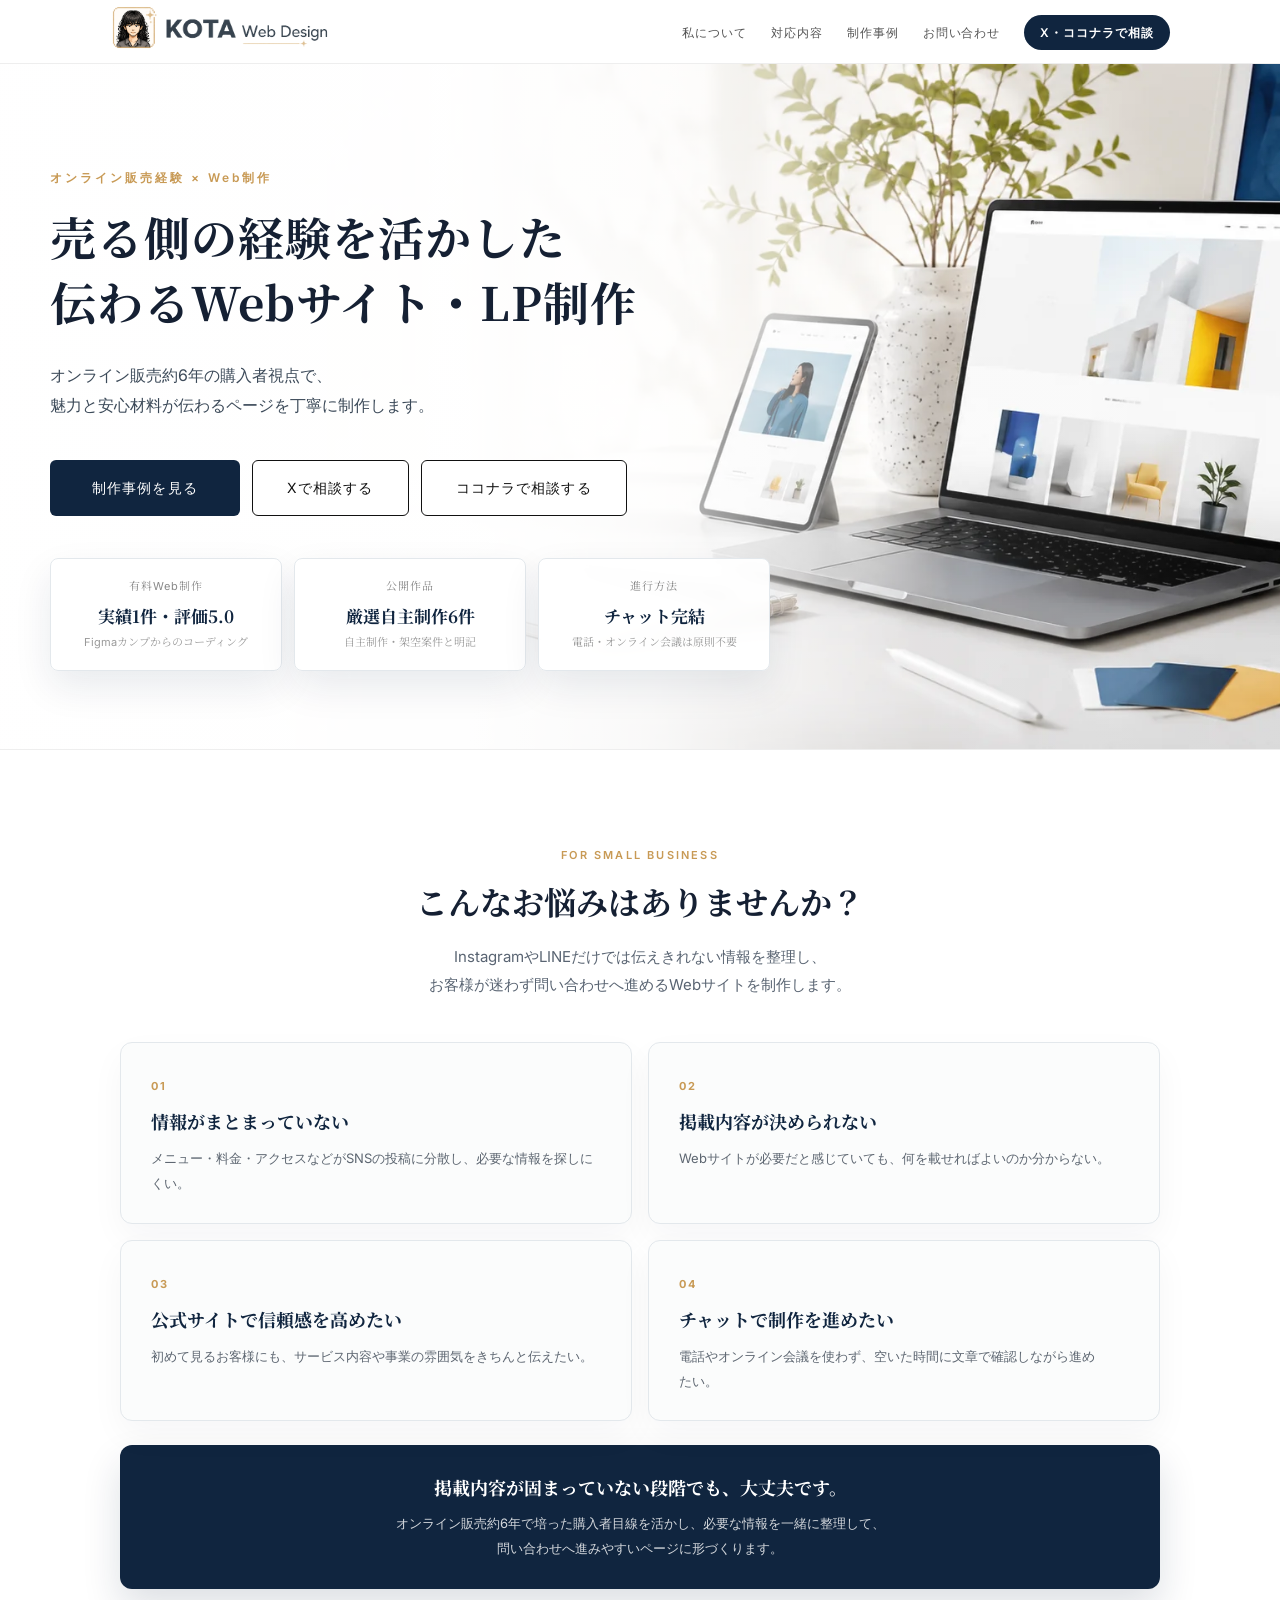
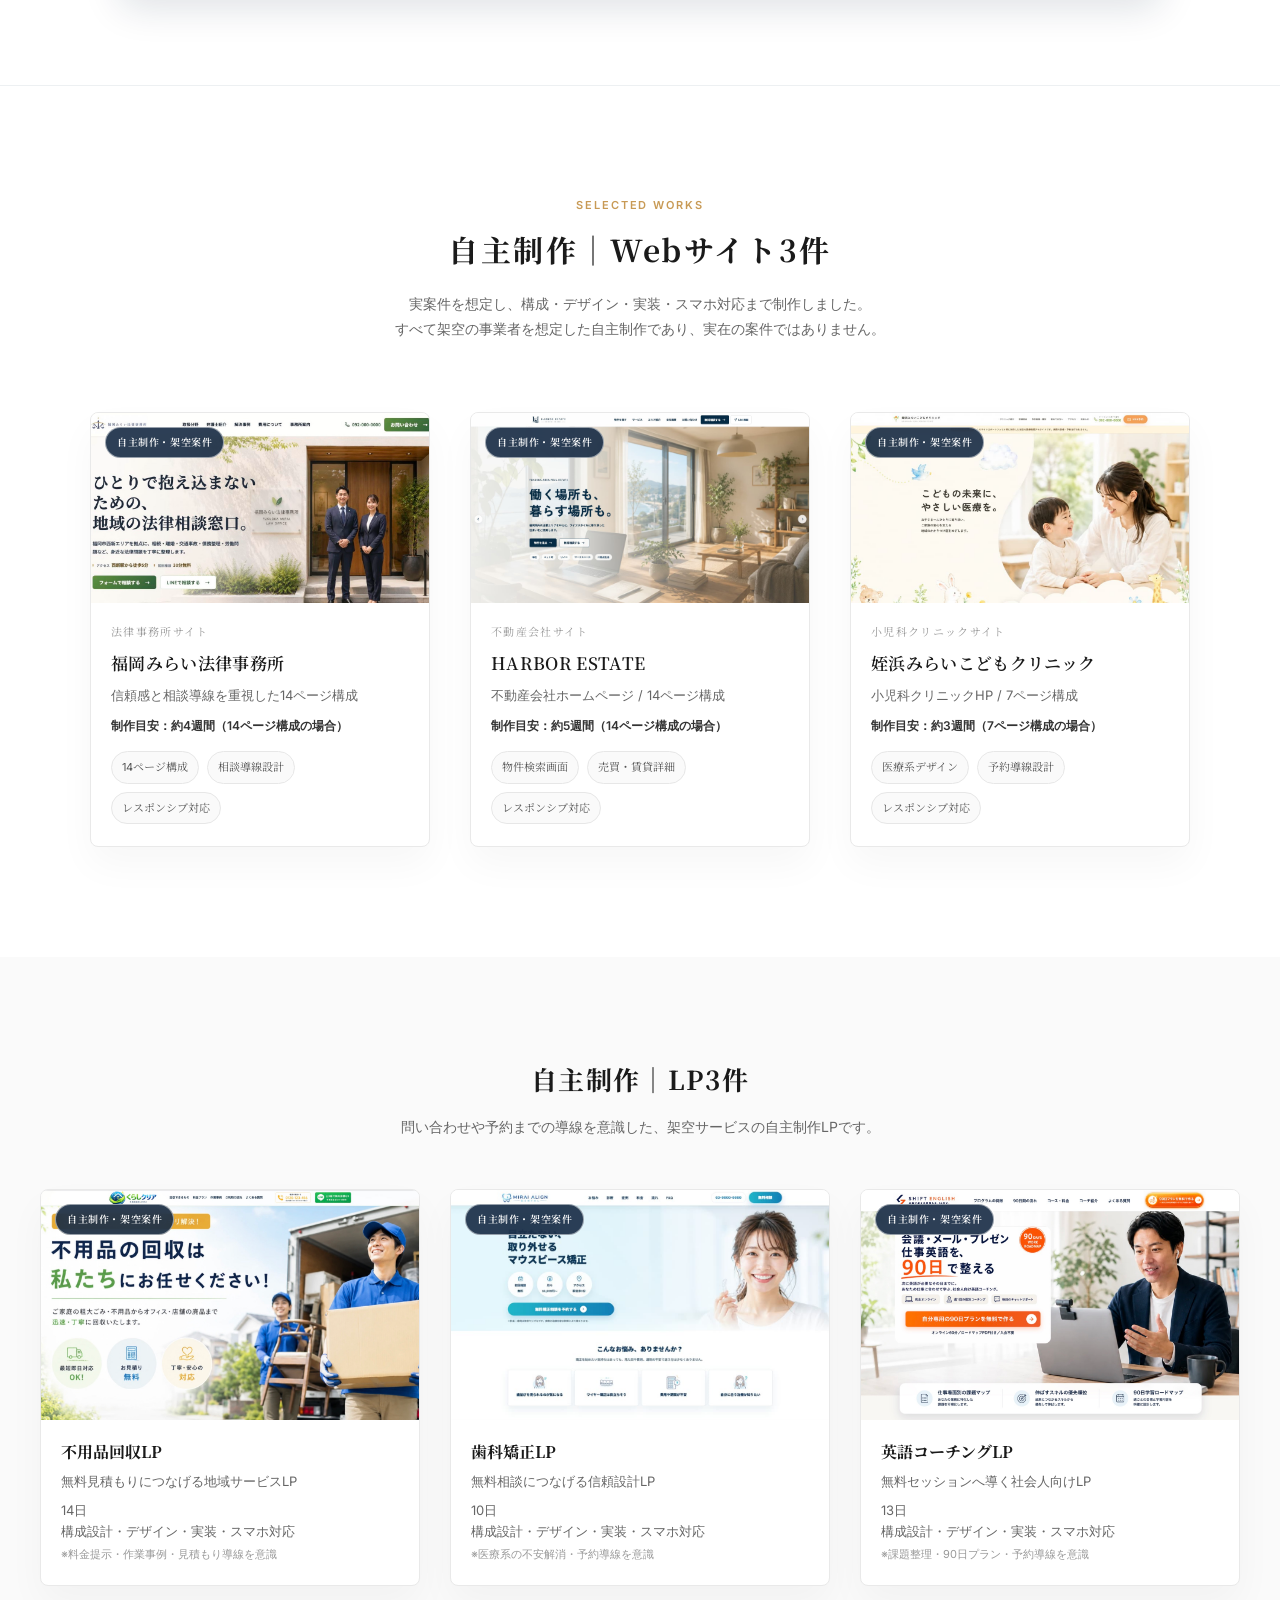
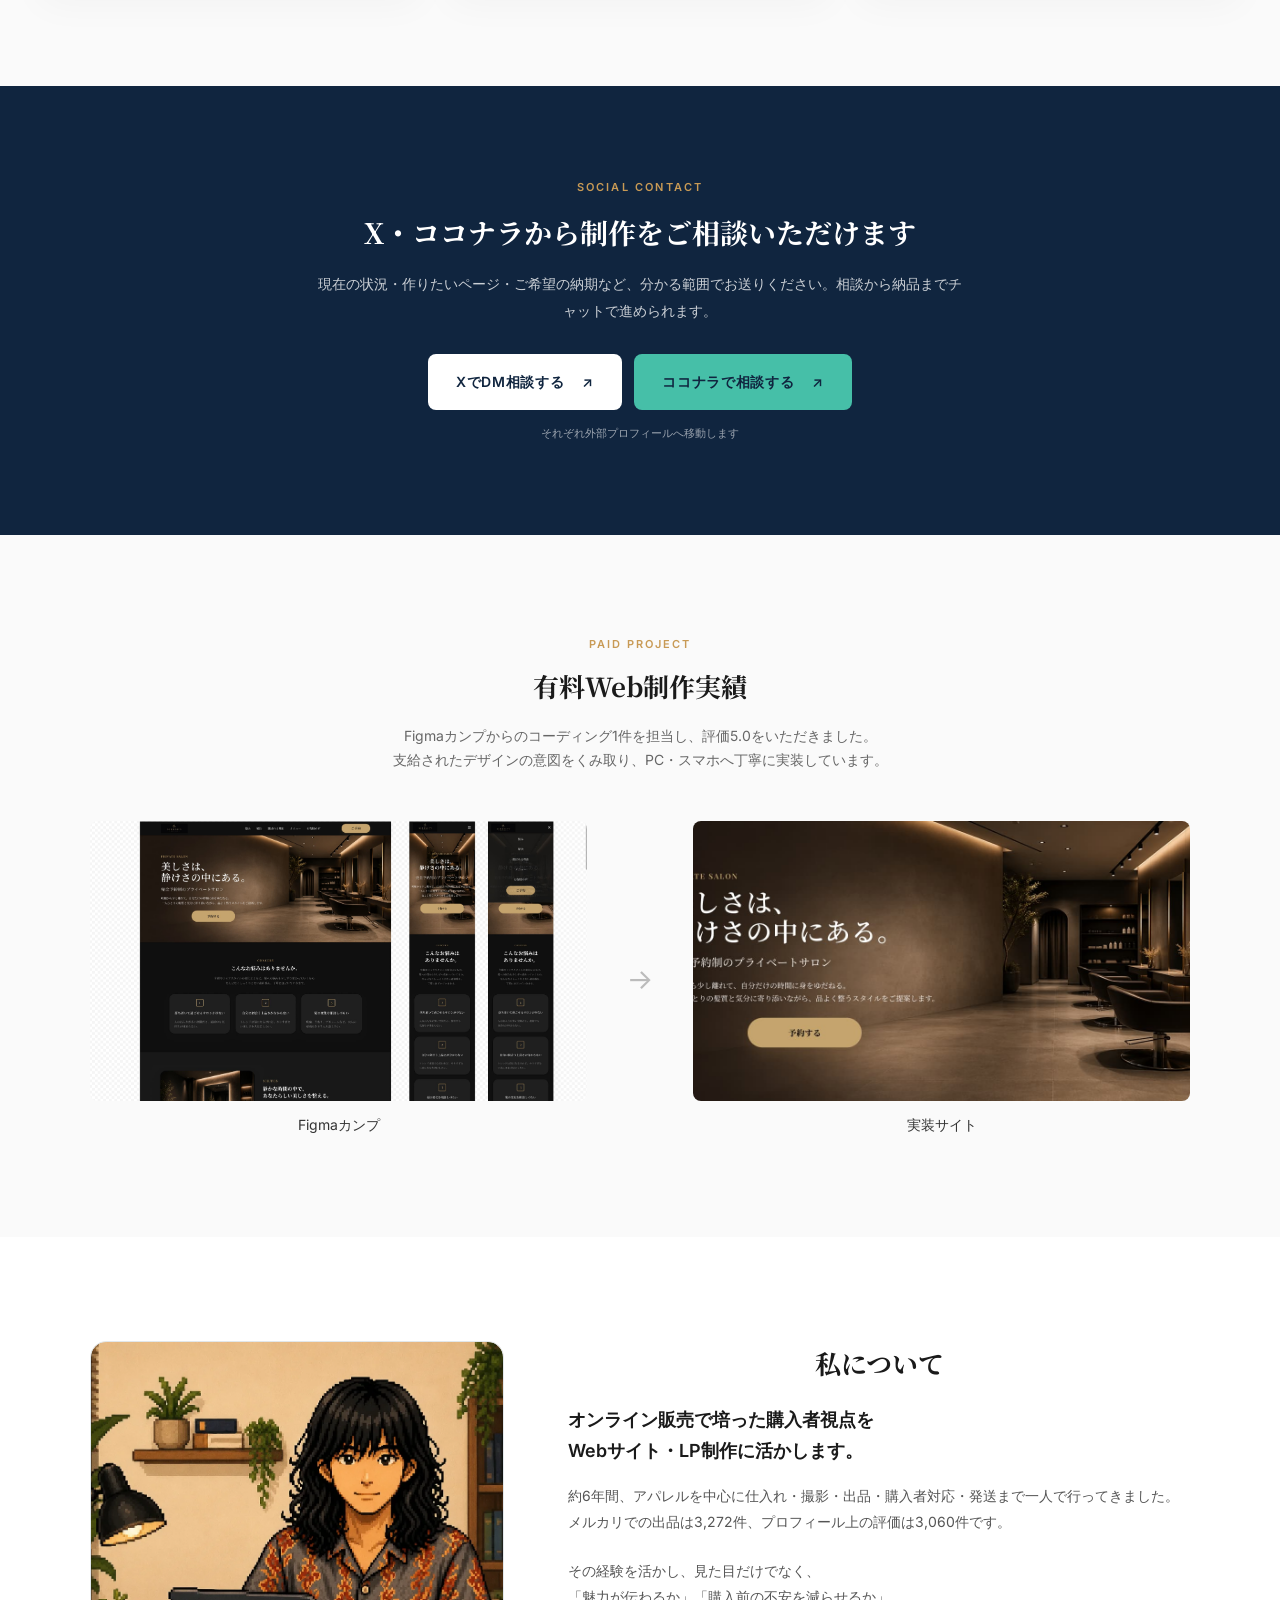
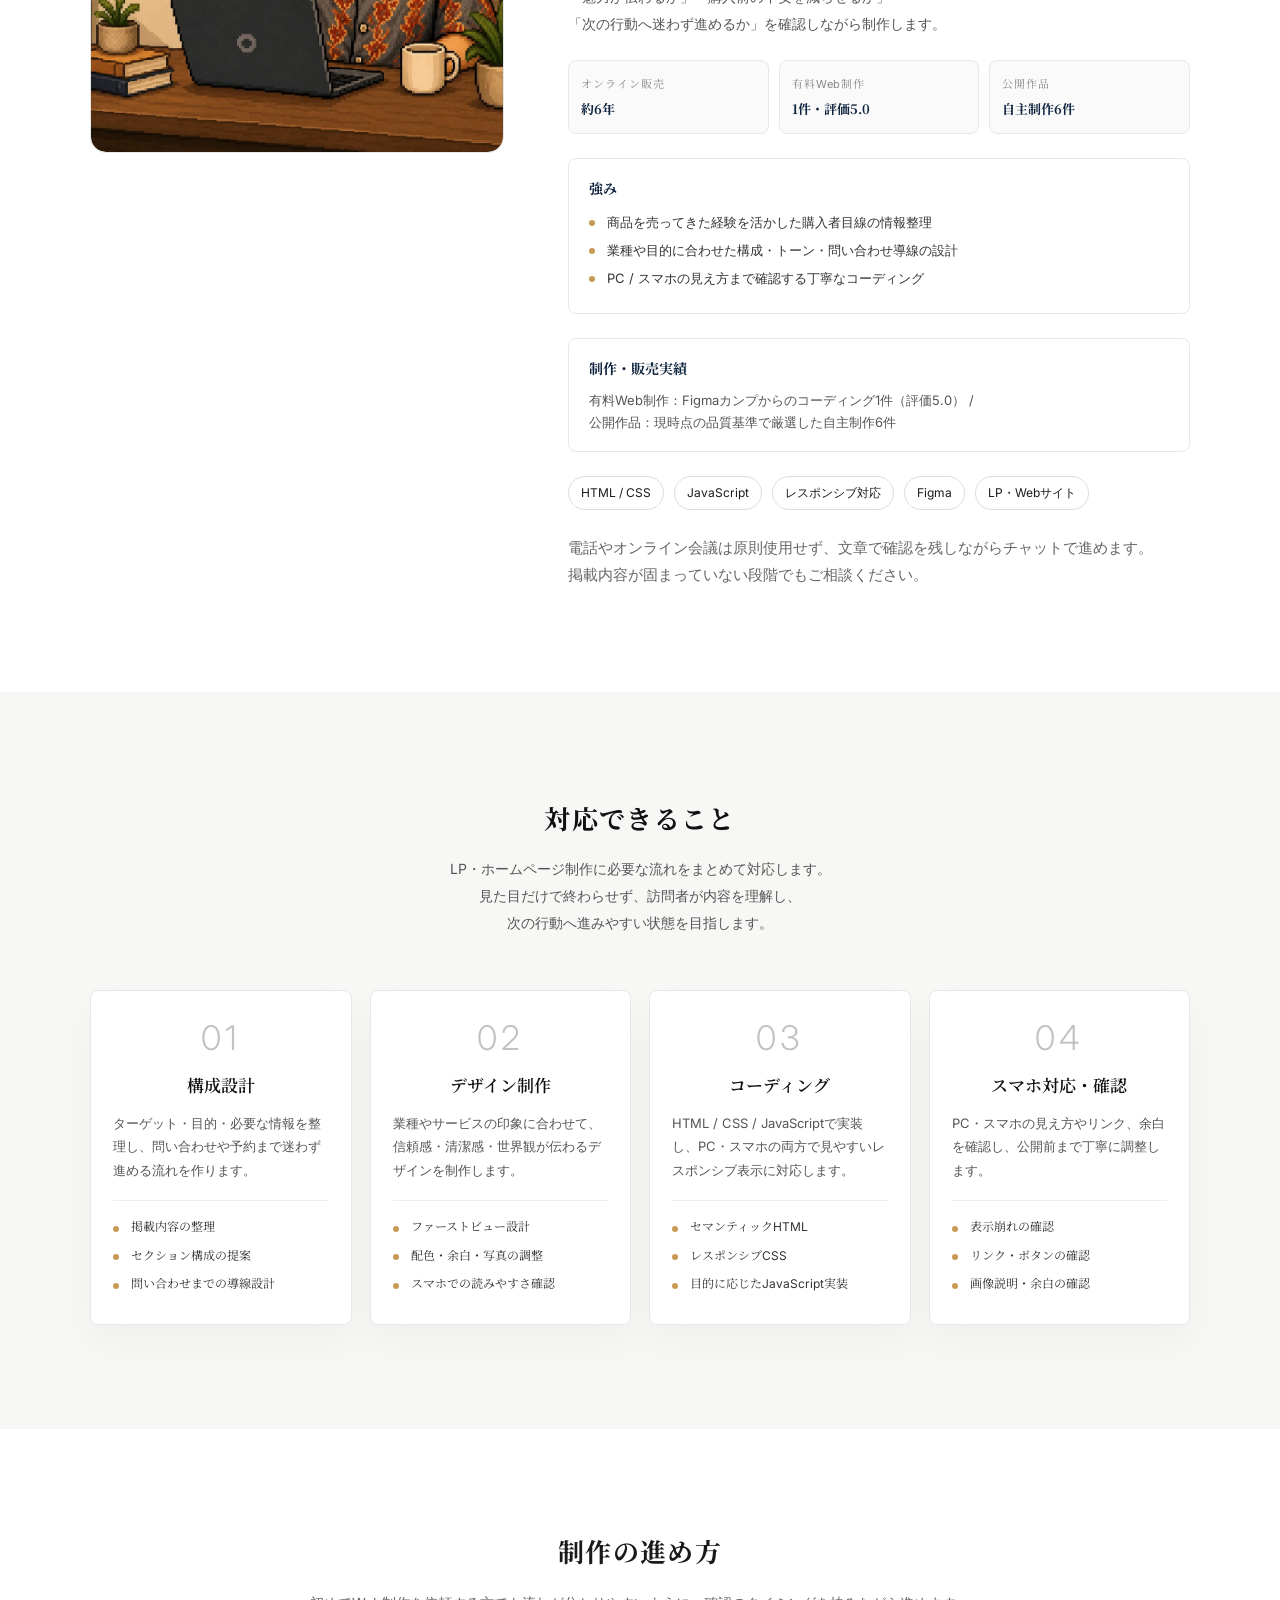
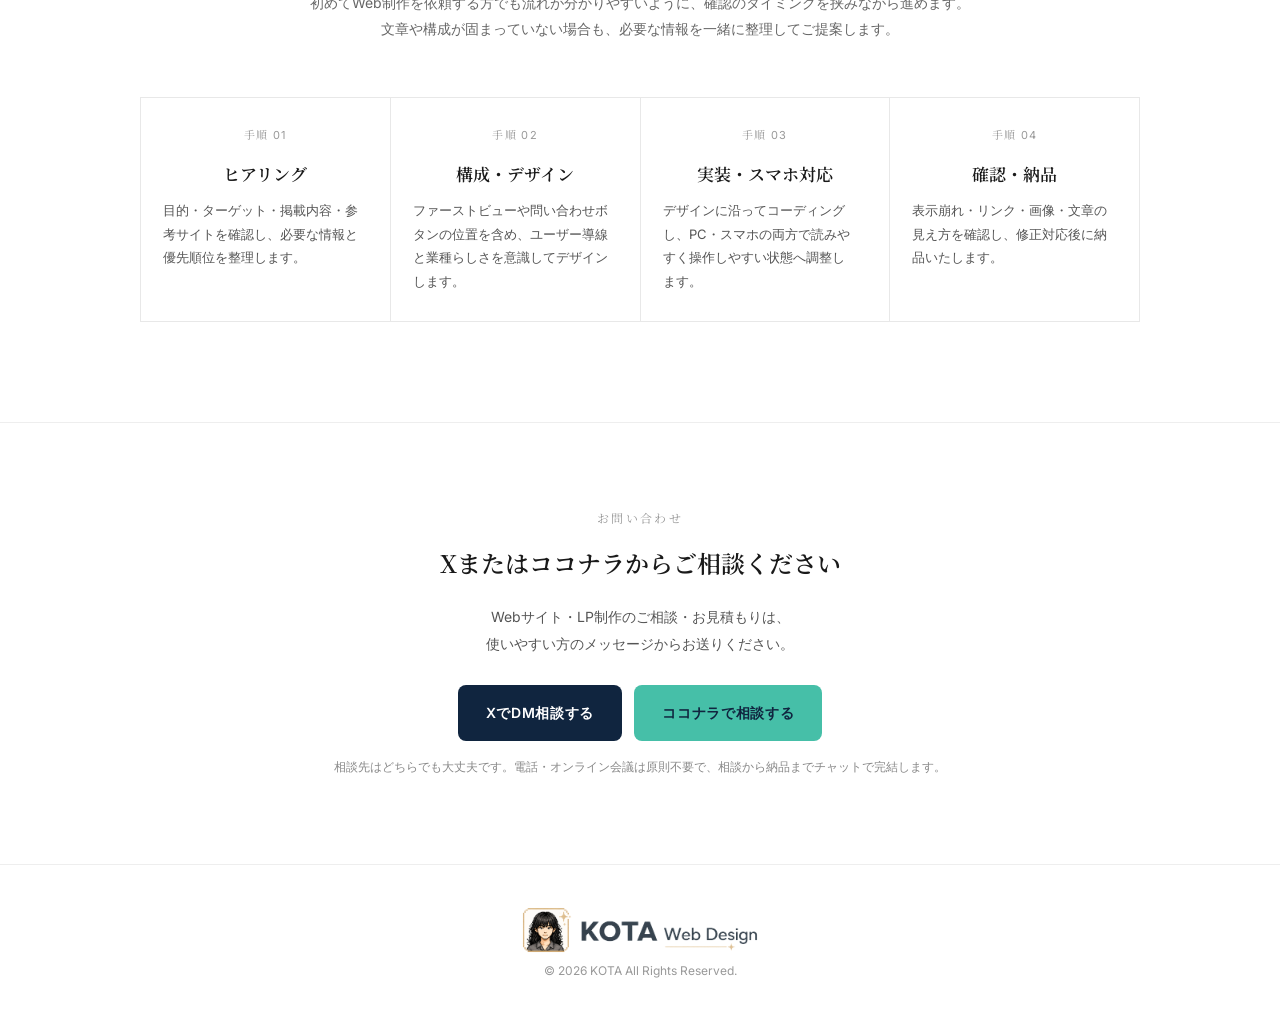
==== commit 65afb74e: "Add files via upload" ====
--- a/index.html
+++ b/index.html
@@ -11,6 +11,7 @@
       name="description"
       content="オンライン販売約6年の経験を活かすWeb制作者。XのDM・ココナラから、WebサイトやLPの制作をチャットで相談できます。"
     />
+    <link rel="canonical" href="https://kota-web-design.github.io/kota-web-design-portfolio/" />
 
     <!-- OGP（SNSシェア用） -->
     <meta
@@ -24,11 +25,11 @@
     <meta property="og:type" content="website" />
     <meta
       property="og:url"
-      content="https://kota-web-design.github.io/kota-design-lab/"
+      content="https://kota-web-design.github.io/kota-web-design-portfolio/"
     />
     <meta
       property="og:image"
-      content="https://kota-web-design.github.io/kota-design-lab/img/ogp-portfolio-20260713.jpg"
+      content="https://kota-web-design.github.io/kota-web-design-portfolio/img/ogp-portfolio-20260713.jpg"
     />
     <meta property="og:image:width" content="1200" />
     <meta property="og:image:height" content="630" />
@@ -37,11 +38,11 @@
     <meta name="twitter:card" content="summary_large_image" />
     <meta
       name="twitter:image"
-      content="https://kota-web-design.github.io/kota-design-lab/img/ogp-portfolio-20260713.jpg"
+      content="https://kota-web-design.github.io/kota-web-design-portfolio/img/ogp-portfolio-20260713.jpg"
     />
 
     <!-- CSS -->
-    <link rel="stylesheet" href="style.css?v=20260722-8" />
+    <link rel="stylesheet" href="style.css?v=20260722-9" />
 
     <!-- FV background -->
     <link
@@ -160,6 +161,53 @@
         </div>
       </section>
 
+      <!-- 小規模店舗・個人事業主のお悩み -->
+      <section class="needs" aria-labelledby="needsTitle">
+        <div class="needs__inner">
+          <p class="needs__eyebrow">FOR SMALL BUSINESS</p>
+          <h2 id="needsTitle" class="needs__title">こんなお悩みはありませんか？</h2>
+
+          <p class="needs__lead">
+            InstagramやLINEだけでは伝えきれない情報を整理し、<br class="pc-only">
+            お客様が迷わず問い合わせへ進めるWebサイトを制作します。
+          </p>
+
+          <div class="needs__grid">
+            <article class="needs__card">
+              <span class="needs__num">01</span>
+              <h3>情報がまとまっていない</h3>
+              <p>メニュー・料金・アクセスなどがSNSの投稿に分散し、必要な情報を探しにくい。</p>
+            </article>
+
+            <article class="needs__card">
+              <span class="needs__num">02</span>
+              <h3>掲載内容が決められない</h3>
+              <p>Webサイトが必要だと感じていても、何を載せればよいのか分からない。</p>
+            </article>
+
+            <article class="needs__card">
+              <span class="needs__num">03</span>
+              <h3>公式サイトで信頼感を高めたい</h3>
+              <p>初めて見るお客様にも、サービス内容や事業の雰囲気をきちんと伝えたい。</p>
+            </article>
+
+            <article class="needs__card">
+              <span class="needs__num">04</span>
+              <h3>チャットで制作を進めたい</h3>
+              <p>電話やオンライン会議を使わず、空いた時間に文章で確認しながら進めたい。</p>
+            </article>
+          </div>
+
+          <div class="needs__solution">
+            <h3>掲載内容が固まっていない段階でも、<br class="sp-only">大丈夫です。</h3>
+            <p>
+              オンライン販売約6年で培った購入者目線を活かし、必要な情報を一緒に整理して、<br class="pc-only">
+              問い合わせへ進みやすいページに形づくります。
+            </p>
+          </div>
+        </div>
+      </section>
+
       <!-- 制作事例 -->
       <section id="works" class="works">
         <div class="works__inner">
--- a/style.css
+++ b/style.css
@@ -653,6 +653,108 @@
   margin-top: 5px;
   font-size: 11px;
   color: #999;
+}
+
+/* ===============================
+   Needs
+=============================== */
+.needs {
+  padding: 96px 20px;
+  border-bottom: 1px solid #edf0f2;
+  background: #fff;
+}
+
+.needs__inner {
+  max-width: 1040px;
+  margin: 0 auto;
+}
+
+.needs__eyebrow {
+  margin-bottom: 12px;
+  color: var(--brand-gold);
+  font-family: 'Inter', 'Noto Serif JP', sans-serif;
+  font-size: 11px;
+  font-weight: 600;
+  letter-spacing: 0.2em;
+  text-align: center;
+}
+
+.needs__title {
+  margin-bottom: 18px;
+  color: var(--brand-ink);
+  font-size: 32px;
+  font-weight: 700;
+  line-height: 1.5;
+  text-align: center;
+}
+
+.needs__lead {
+  margin-bottom: 42px;
+  color: #596472;
+  font-size: 15px;
+  line-height: 1.9;
+  text-align: center;
+}
+
+.needs__grid {
+  display: grid;
+  grid-template-columns: repeat(2, minmax(0, 1fr));
+  gap: 16px;
+}
+
+.needs__card {
+  position: relative;
+  min-height: 174px;
+  padding: 28px 30px 27px;
+  border: 1px solid #e3e8ec;
+  border-radius: 12px;
+  background: #fbfcfc;
+  box-shadow: 0 14px 34px rgba(16, 37, 63, 0.04);
+}
+
+.needs__num {
+  display: inline-block;
+  margin-bottom: 12px;
+  color: var(--brand-gold);
+  font-family: 'Inter', sans-serif;
+  font-size: 11px;
+  font-weight: 700;
+  letter-spacing: 0.14em;
+}
+
+.needs__card h3 {
+  margin-bottom: 10px;
+  color: var(--brand-navy);
+  font-size: 18px;
+  line-height: 1.6;
+}
+
+.needs__card p {
+  color: #5d6671;
+  font-size: 13px;
+  line-height: 1.9;
+}
+
+.needs__solution {
+  margin-top: 24px;
+  padding: 28px 32px;
+  border-radius: 12px;
+  background: var(--brand-navy);
+  color: #fff;
+  text-align: center;
+  box-shadow: 0 18px 38px rgba(16, 37, 63, 0.14);
+}
+
+.needs__solution h3 {
+  margin-bottom: 9px;
+  font-size: 18px;
+  line-height: 1.6;
+}
+
+.needs__solution p {
+  color: rgba(255, 255, 255, 0.82);
+  font-size: 13px;
+  line-height: 1.9;
 }
 
 
@@ -2683,4 +2785,70 @@
 .about__text-line {
     display: inline;
   }
-}
+
+/* ===============================
+   Needs (SP)
+=============================== */
+  .needs {
+    padding: 72px 20px;
+  }
+
+  .needs__eyebrow {
+    margin-bottom: 10px;
+    font-size: 10px;
+  }
+
+  .needs__title {
+    margin-bottom: 14px;
+    font-size: 23px;
+    line-height: 1.55;
+  }
+
+  .needs__lead {
+    margin-bottom: 30px;
+    font-size: 13px;
+    line-height: 1.85;
+    text-align: left;
+  }
+
+  .needs__grid {
+    grid-template-columns: 1fr;
+    gap: 12px;
+  }
+
+  .needs__card {
+    min-height: 0;
+    padding: 22px 20px;
+  }
+
+  .needs__num {
+    margin-bottom: 8px;
+    font-size: 10px;
+  }
+
+  .needs__card h3 {
+    margin-bottom: 7px;
+    font-size: 16px;
+  }
+
+  .needs__card p {
+    font-size: 13px;
+    line-height: 1.8;
+  }
+
+  .needs__solution {
+    margin-top: 18px;
+    padding: 24px 20px;
+    text-align: left;
+  }
+
+  .needs__solution h3 {
+    margin-bottom: 8px;
+    font-size: 16px;
+  }
+
+  .needs__solution p {
+    font-size: 13px;
+    line-height: 1.8;
+  }
+}
